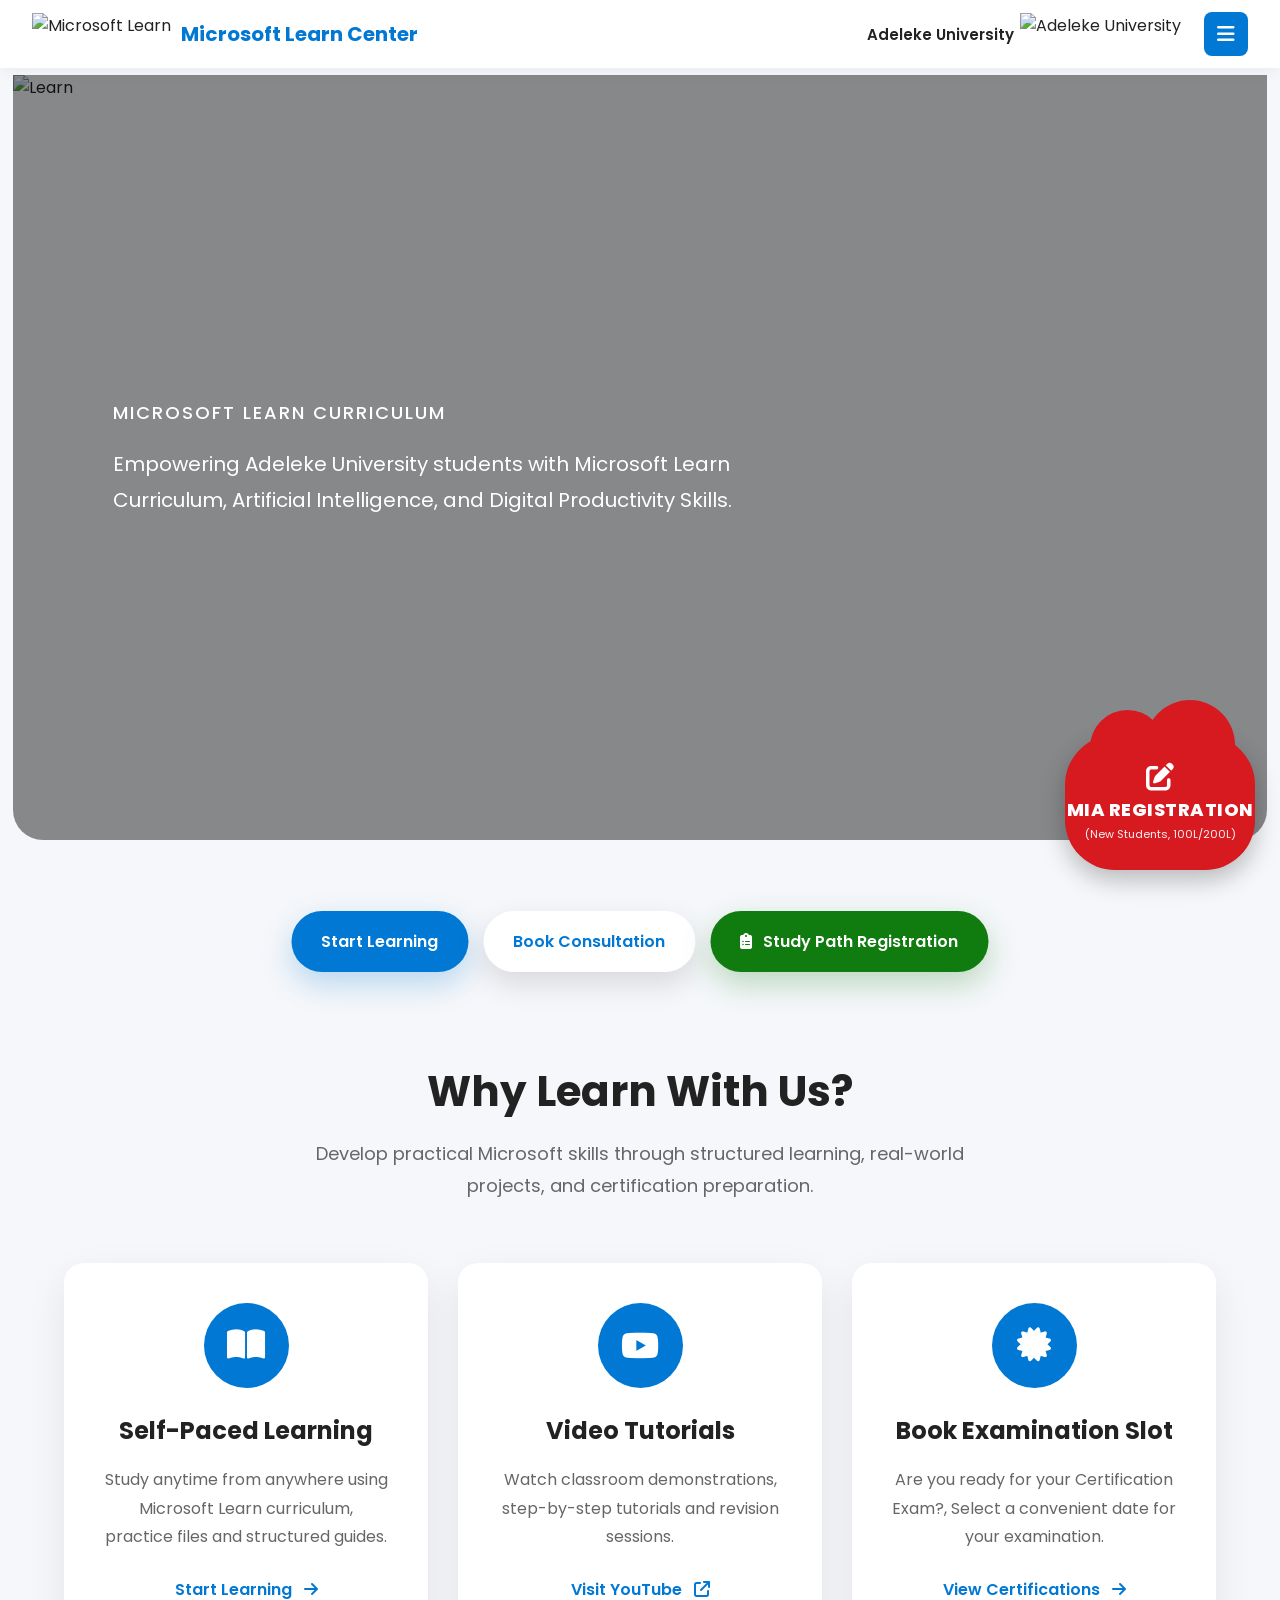
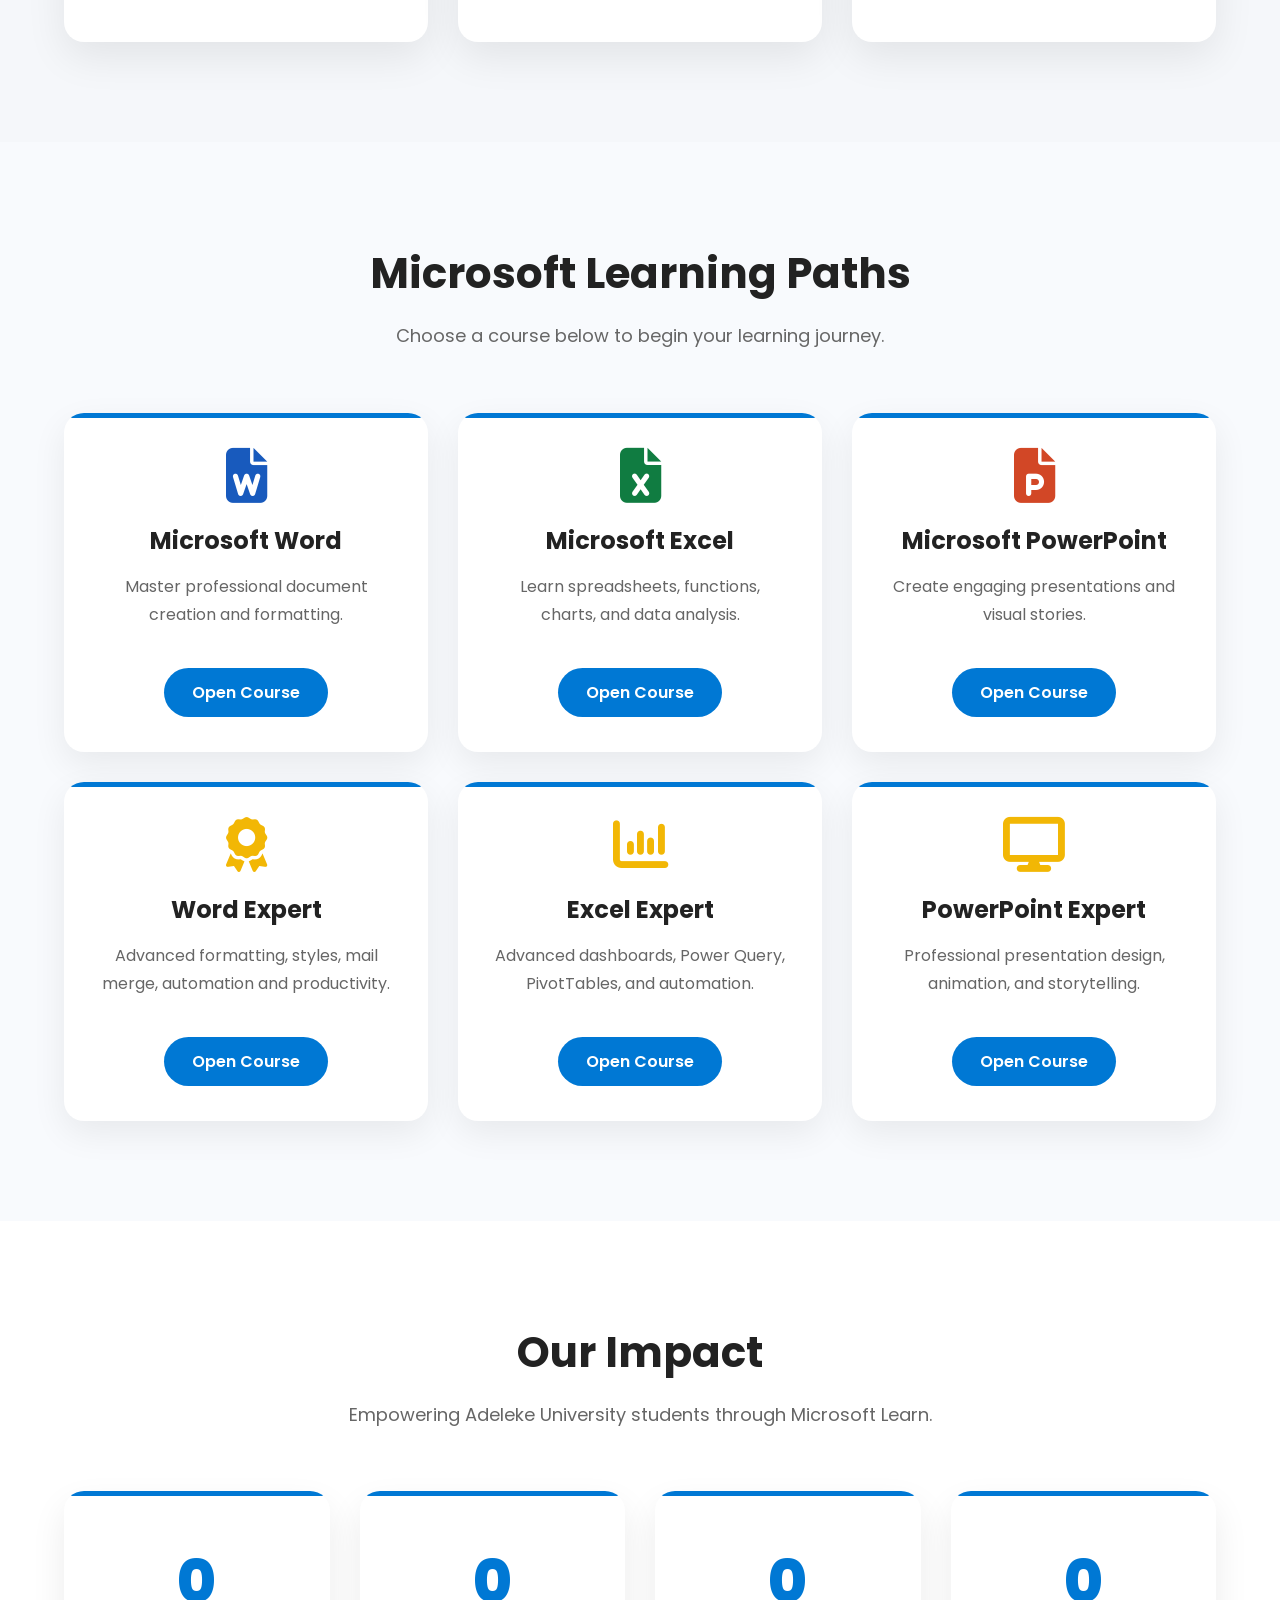
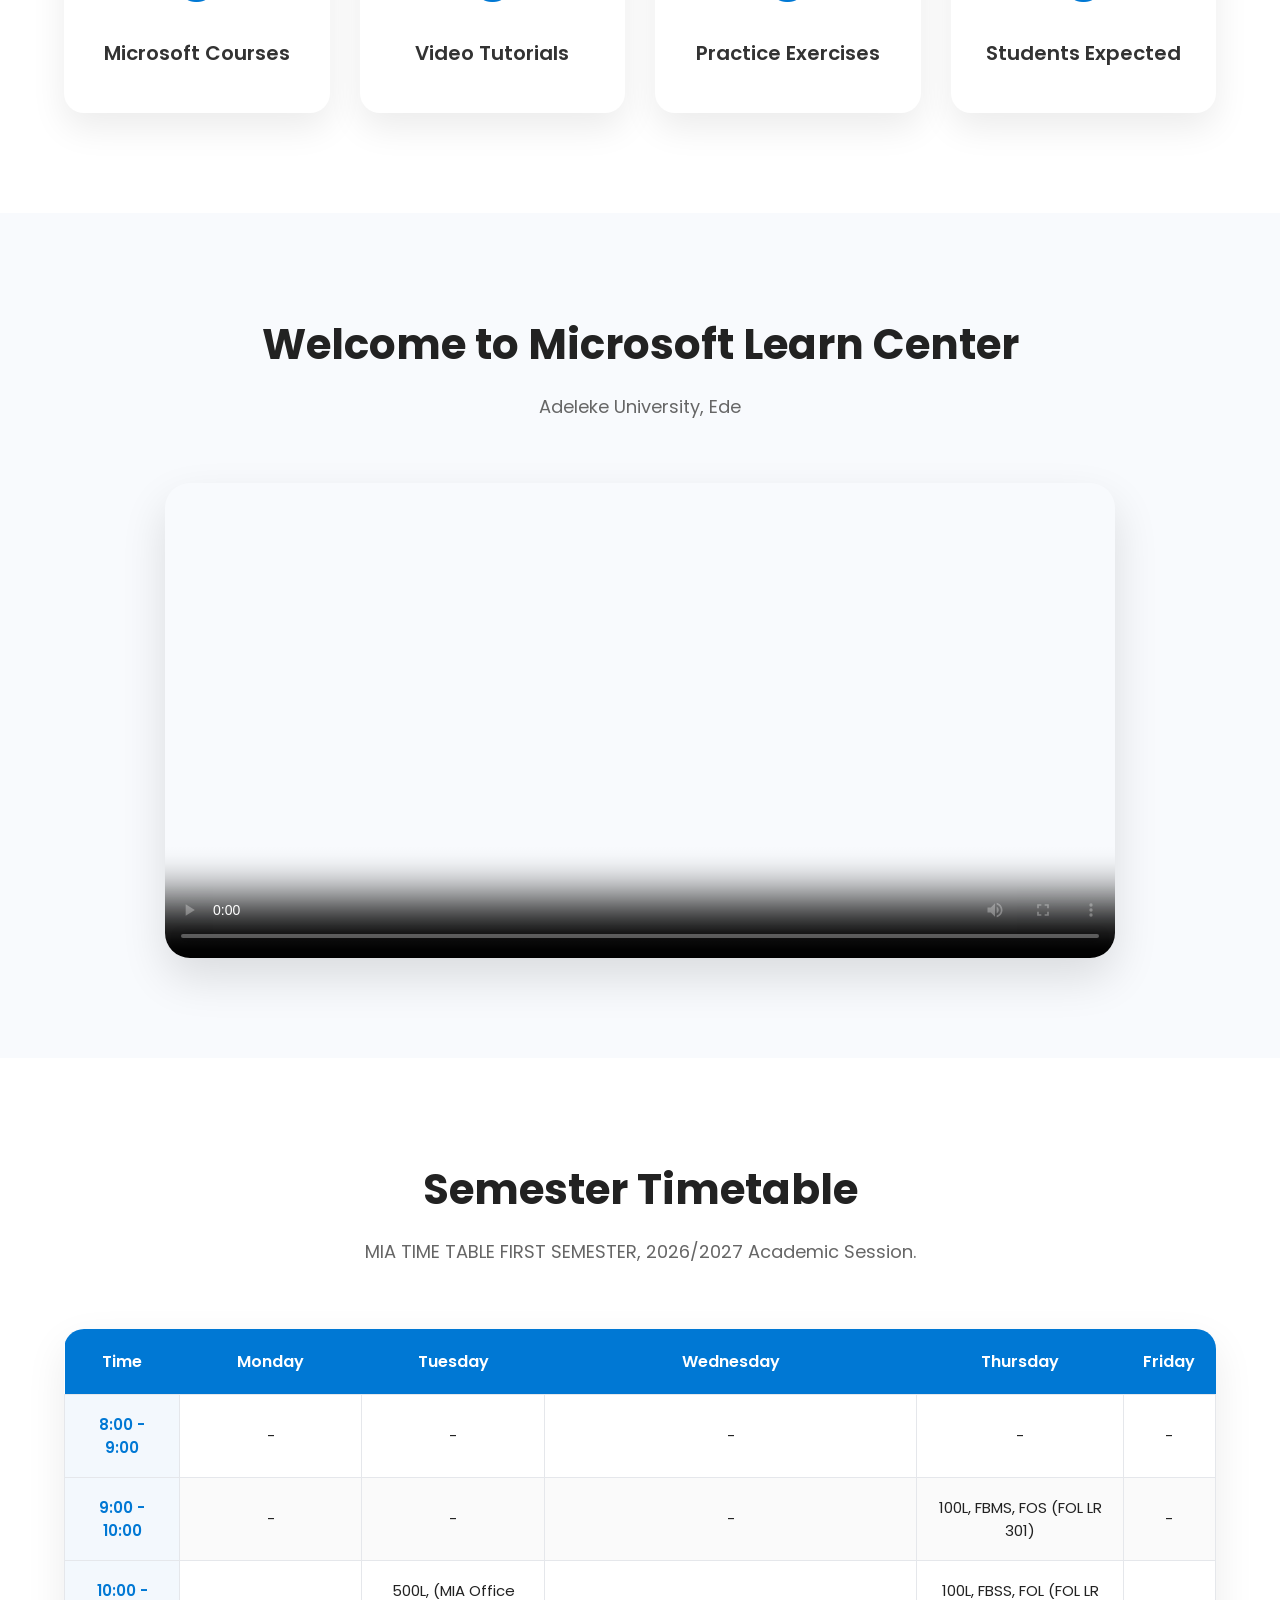
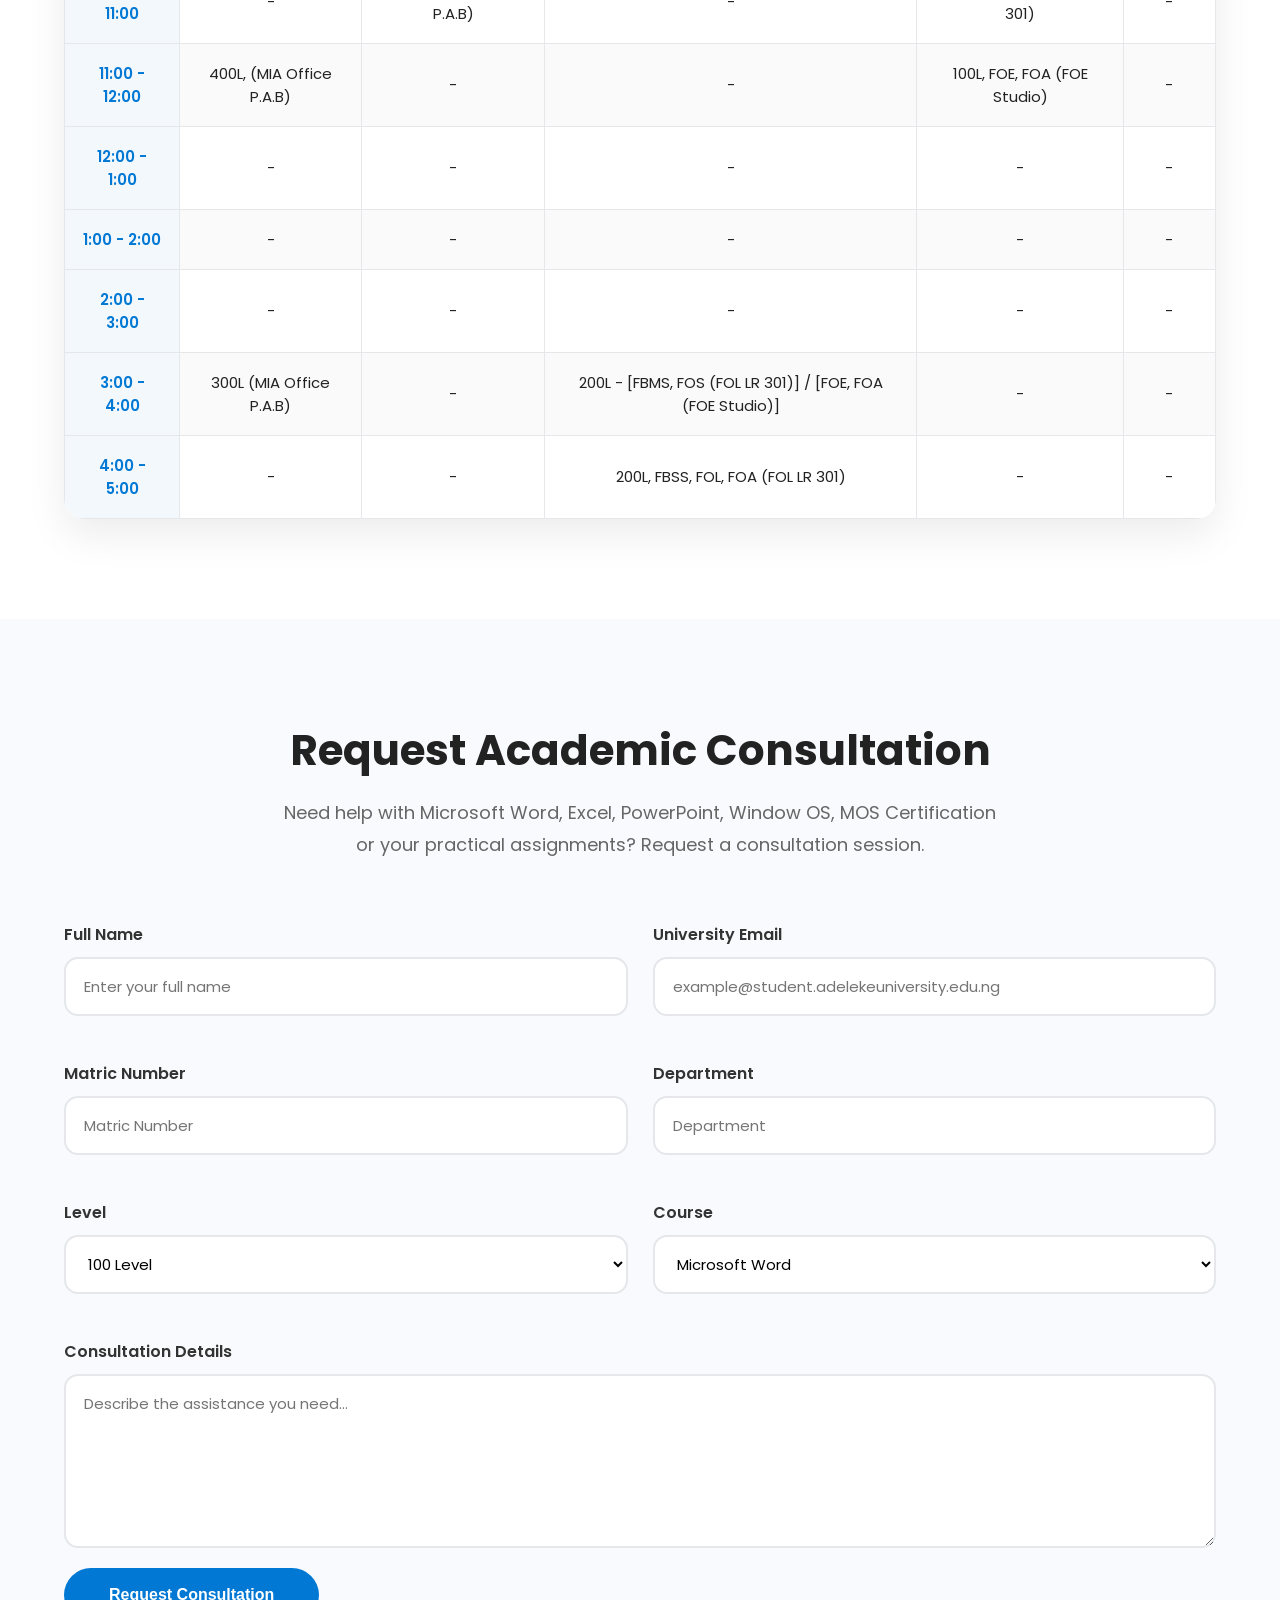
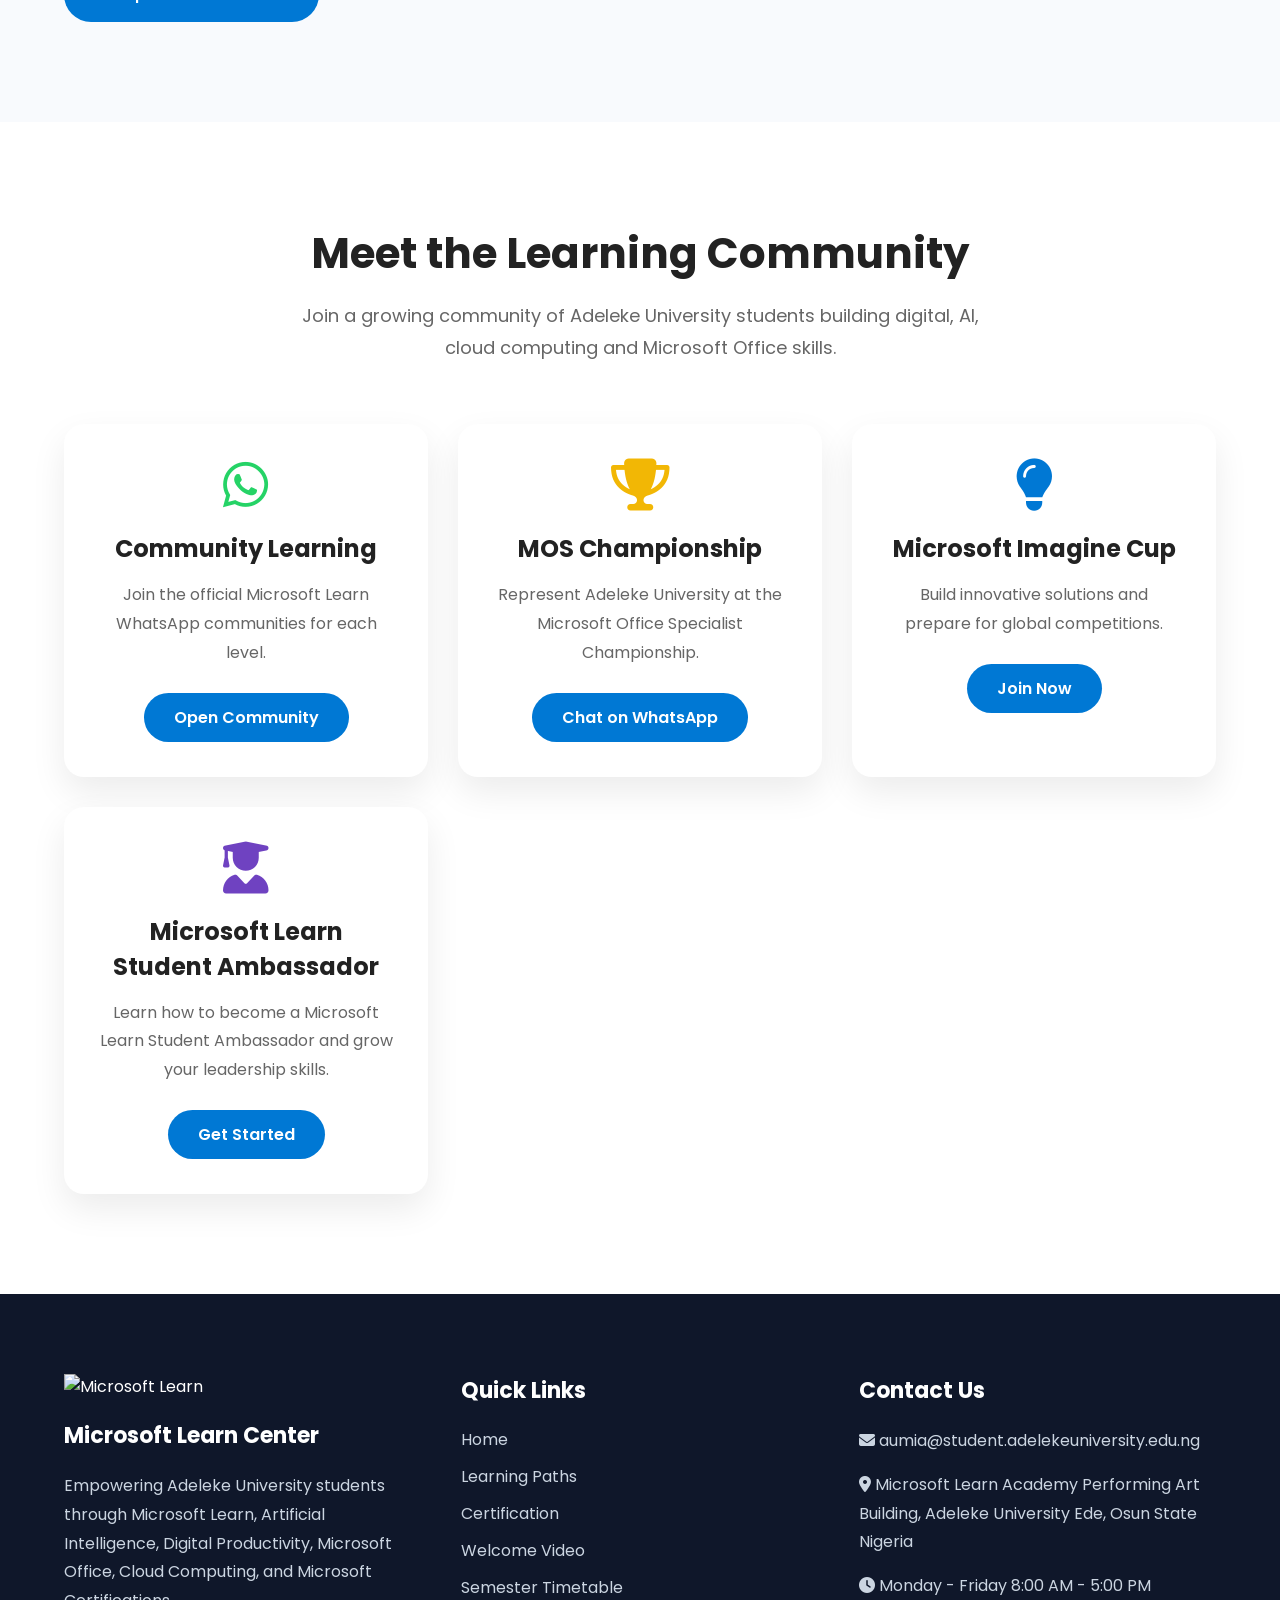
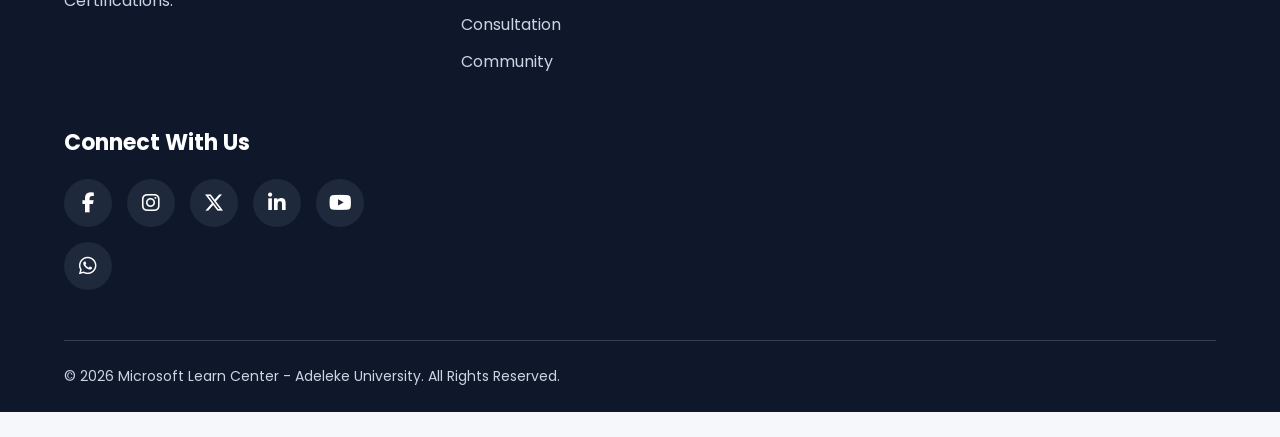
==== index.html @ c95a4513 "Update WhatsApp links and text in index.html" ====
<!DOCTYPE html>
<html lang="en">

<head>

<meta charset="UTF-8">

<meta name="viewport"
content="width=device-width, initial-scale=1.0">

<title>
Microsoft Learn Center | Adeleke University
</title>

<link rel="preconnect"
href="https://fonts.googleapis.com">

<link rel="preconnect"
href="https://fonts.gstatic.com"
crossorigin>

<link href="https://fonts.googleapis.com/css2?family=Poppins:wght@300;400;500;600;700;800&display=swap"
rel="stylesheet">

<link rel="stylesheet"
href="https://cdnjs.cloudflare.com/ajax/libs/font-awesome/6.7.2/css/all.min.css">

<link rel="stylesheet"
href="assets/css/style.css">

</head>

<body>

<!-- ======================================================
     HEADER
======================================================= -->

<header class="header">

    <div class="header-container">

        <!-- MICROSOFT LEARN -->
        <div class="header-left">

            <img
                src="assets/images/mia_logo.webp"
                alt="Microsoft Learn">

            <h2>
                Microsoft Learn Center
            </h2>

        </div>


        <!-- ADELEKE UNIVERSITY -->
        <div class="header-right">

            <h3>
                Adeleke University
            </h3>

            <img
                src="assets/images/au_logo.webp"
                alt="Adeleke University">

        </div>


        <!-- MENU BUTTON -->
        <button
            class="menu-toggle"
            id="menuToggle"
            type="button"
            aria-label="Open menu"
            aria-expanded="false">

            <i class="fa-solid fa-bars"></i>

        </button>

    </div>


    <!-- MENU PANEL -->
    <nav
        class="menu-panel"
        id="menuPanel">

        <ul>

            <li>
                <a href="#">
                    <i class="fa-solid fa-house"></i>
                    Home
                </a>
            </li>

            <li>
                <a href="#courses">
                    <i class="fa-solid fa-book-open"></i>
                    Learning Paths
                </a>
            </li>

            <li>
                <a href="certification.html">
                    <i class="fa-solid fa-certificate"></i>
                    Certification
                </a>
            </li>

            <li>
                <a href="#timetable">
                    <i class="fa-solid fa-calendar-days"></i>
                    Semester Timetable
                </a>
            </li>

            <li>
                <a href="#community">
                    <i class="fa-solid fa-users"></i>
                    Community
                </a>
            </li>

            <li>
                <a href="#consultation">
                    <i class="fa-solid fa-comments"></i>
                    Consultation
                </a>
            </li>

        </ul>

    </nav>

</header>

<!-- ======================================================

HERO

======================================================= -->

<section class="hero">

<div class="hero-slider">

<!-- =========================

SLIDE 1

========================= -->

<div class="slide active">

<img
src="assets/images/hero1.png"
alt="Learn">

<div class="overlay"></div>

<div class="hero-content">

<h5>

Microsoft Learn Curriculum

</h5>

<h1 id="typing-text">

</h1>

<p id="hero-description">

Empowering Adeleke University students with Microsoft Learn Curriculum,
Artificial Intelligence,
and Digital Productivity Skills.

</p>

</div>

</div>

<!-- =========================

SLIDE 2

========================= -->

<div class="slide">

<img
src="assets/images/hero2.png"
alt="Practice">

<div class="overlay"></div>

<div class="hero-content">

<h5>

Hands-on Learning

</h5>

<h1>

Practice

</h1>

<p>

Real scenario practical experience through guided projects,
classroom demonstrations,
and Microsoft Learn exercises.

</p>

</div>

</div>

<!-- =========================

SLIDE 3

========================= -->

<div class="slide">

<img
src="assets/images/hero3.png"
alt="Certification">

<div class="overlay"></div>

<div class="hero-content">

<h5>

Microsoft Certification

</h5>

<h1>

Get Certified

</h1>

<p>

Earn globally recognised Microsoft certifications
and become industry ready.

</p>

</div>

</div>

</div>

<!-- Floating Buttons -->

<div class="hero-buttons">

<a
href="#learning"
class="primary-btn">

Start Learning

</a>

<a
href="#consultation"
class="secondary-btn">

Book Consultation

</a>

<a href="https://forms.cloud.microsoft/r/yibtpvExaa"
class="btn study-registration"
target="_blank"
rel="noopener noreferrer">

<i class="fa-solid fa-clipboard-list"></i>
Study Path Registration

</a>
     
</div>

</section>

<!-- ======================================================
     REGISTRATION CLOUD
======================================================= -->

<div class="registration-cloud">

    <a href="https://forms.cloud.microsoft/r/2VL8XxajJq"
       target="_blank"
       rel="noopener noreferrer">

        <i class="fa-solid fa-pen-to-square"></i>

        <strong>MIA REGISTRATION</strong>

        <span>(New Students, 100L/200L)</span>

    </a>


</div>

<!-- ======================================================

WHY LEARN WITH US

======================================================= -->

<section id="learning" class="features">

<div class="container">

<div class="section-heading">

<h2>

Why Learn With Us?

</h2>

<p>

Develop practical Microsoft skills through structured learning,
real-world projects,
and certification preparation.

</p>

</div>

<div class="feature-grid">

<!-- CARD 1 -->

<div class="feature-card">

<div class="feature-icon">

<i class="fa-solid fa-book-open"></i>

</div>

<h3>

Self-Paced Learning

</h3>

<p>

Study anytime from anywhere using Microsoft Learn curriculum,
practice files and structured guides.

</p>

<a href="#courses">

Start Learning

<i class="fa-solid fa-arrow-right"></i>

</a>

</div>

<!-- CARD 2 -->

<div class="feature-card">

<div class="feature-icon">

<i class="fa-brands fa-youtube"></i>

</div>

<h3>

Video Tutorials

</h3>

<p>

Watch classroom demonstrations,
step-by-step tutorials and revision sessions.

</p>

<a href="https://www.youtube.com/@MIA-AdelekeUniversity/playlists">

Visit YouTube

<i class="fa-solid fa-arrow-up-right-from-square"></i>

</a>

</div>

<!-- CARD 3 -->

<div class="feature-card">

<div class="feature-icon">

<i class="fa-solid fa-certificate"></i>

</div>

<h3>

Book Examination Slot

</h3>

<p>

Are you ready for your Certification Exam?, Select a convenient date for your examination.

</p>

<a href="https://forms.cloud.microsoft/r/Ug6yPzxebh">

View Certifications

<i class="fa-solid fa-arrow-right"></i>

</a>

</div>

</div>

</div>

</section>

<!-- ======================================================

MICROSOFT LEARNING PATHS

======================================================= -->

<section
id="courses"
class="courses">

<div class="container">

<div class="section-heading">

<h2>

Microsoft Learning Paths

</h2>

<p>

Choose a course below to begin your learning journey.

</p>

</div>

<div class="course-grid">

<!-- WORD -->

<div class="course-card">

<i class="fa-solid fa-file-word course-icon"></i>

<h3>

Microsoft Word

</h3>

<p>

Master professional document creation and formatting.

</p>

<a href="word.html">

Open Course

</a>

</div>

<!-- EXCEL -->

<div class="course-card">

<i class="fa-solid fa-file-excel course-icon"></i>

<h3>

Microsoft Excel

</h3>

<p>

Learn spreadsheets,
functions,
charts,
and data analysis.

</p>

<a href="excel.html">

Open Course

</a>

</div>

<!-- POWERPOINT -->

<div class="course-card">

<i class="fa-solid fa-file-powerpoint course-icon"></i>

<h3>

Microsoft PowerPoint

</h3>

<p>

Create engaging presentations and visual stories.

</p>

<a href="powerpoint.html">

Open Course

</a>

</div>

<!-- WORD EXPERT -->

<div class="course-card">

<i class="fa-solid fa-award course-icon"></i>

<h3>

Word Expert

</h3>

<p>

Advanced formatting,
styles,
mail merge,
automation and productivity.

</p>

<a href="word-expert.html">

Open Course

</a>

</div>

<!-- EXCEL EXPERT -->

<div class="course-card">

<i class="fa-solid fa-chart-column course-icon"></i>

<h3>

Excel Expert

</h3>

<p>

Advanced dashboards,
Power Query,
PivotTables,
and automation.

</p>

<a href="excel-expert.html">

Open Course

</a>

</div>

<!-- POWERPOINT EXPERT -->

<div class="course-card">

<i class="fa-solid fa-display course-icon"></i>

<h3>

PowerPoint Expert

</h3>

<p>

Professional presentation design,
animation,
and storytelling.

</p>

<a href="powerpoint-expert.html">

Open Course

</a>

</div>

</div>

</div>

</section>

<!-- ======================================================

ANIMATED STATISTICS

======================================================= -->

<section class="statistics">

<div class="container">

<div class="section-heading">

<h2>

Our Impact

</h2>

<p>

Empowering Adeleke University students through Microsoft Learn.

</p>

</div>

<div class="statistics-grid">

<div class="stat-card">

<h1 class="counter"
data-target="6">

0

</h1>

<h4>

Microsoft Courses

</h4>

</div>

<div class="stat-card">

<h1 class="counter"
data-target="60">

0

</h1>

<h4>

Video Tutorials

</h4>

</div>

<div class="stat-card">

<h1 class="counter"
data-target="150">

0

</h1>

<h4>

Practice Exercises

</h4>

</div>

<div class="stat-card">

<h1 class="counter"
data-target="5000">

0

</h1>

<h4>

Students Expected

</h4>

</div>

</div>

</div>

</section>

<!-- ======================================================

WELCOME VIDEO

======================================================= -->

<section
id="video"
class="welcome">

<div class="container">

<div class="section-heading">

<h2>

Welcome to Microsoft Learn Center

</h2>

<p>

Adeleke University, Ede

</p>

</div>

<div class="video-container">

<video controls
poster="assets/images/video-cover.jpg">

<source
src="assets/videos/welcome.mp4"
type="video/mp4">

Your browser does not support HTML5 video.

</video>

</div>

</div>

</section>

<!-- ======================================================

SEMESTER TIMETABLE

======================================================= -->

<section
id="timetable"
class="timetable">

<div class="container">

<div class="section-heading">

<h2>

Semester Timetable

</h2>

<p>

MIA TIME TABLE FIRST SEMESTER, 2026/2027 Academic Session.

</p>

</div>

<div class="table-container">

<table>

<thead>

<tr>

<th>Time</th>

<th>Monday</th>

<th>Tuesday</th>

<th>Wednesday</th>

<th>Thursday</th>

<th>Friday</th>

</tr>

</thead>

<tbody>

<tr>
<td>8:00 - 9:00</td>
<td>-</td>
<td>-</td>
<td>-</td>
<td>-</td>
<td>-</td>
</tr>

<tr>
<td>9:00 - 10:00</td>
<td>-</td>
<td>-</td>
<td>-</td>
<td>100L, FBMS, FOS (FOL LR 301)</td>
<td>-</td>
</tr>

<tr>
<td>10:00 - 11:00</td>
<td>-</td>
<td>500L, (MIA Office P.A.B)</td>
<td>-</td>
<td>100L, FBSS, FOL (FOL LR 301)</td>
<td>-</td>
</tr>

<tr>
<td>11:00 - 12:00</td>
<td>400L, (MIA Office P.A.B)</td>
<td>-</td>
<td>-</td>
<td>100L, FOE, FOA (FOE Studio)</td>
<td>-</td>
</tr>

<tr>
<td>12:00 - 1:00</td>
<td>-</td>
<td>-</td>
<td>-</td>
<td>-</td>
<td>-</td>
</tr>

<tr>
<td>1:00 - 2:00</td>
<td>-</td>
<td>-</td>
<td>-</td>
<td>-</td>
<td>-</td>
</tr>

<tr>
<td>2:00 - 3:00</td>
<td>-</td>
<td>-</td>
<td>-</td>
<td>-</td>
<td>-</td>
</tr>

<tr>
<td>3:00 - 4:00</td>
<td>300L (MIA Office P.A.B)</td>
<td>-</td>
<td>200L - [FBMS, FOS (FOL LR 301)] / [FOE, FOA (FOE Studio)]</td>
<td>-</td>
<td>-</td>
</tr>

<tr>
<td>4:00 - 5:00</td>
<td>-</td>
<td>-</td>
<td>200L, FBSS, FOL, FOA (FOL LR 301)</td>
<td>-</td>
<td>-</td>
</tr>

</tbody>

</table>

</div>

</div>

</section>

<!-- ======================================================

ACADEMIC CONSULTATION

======================================================= -->

<section id="consultation" class="consultation">

<div class="container">

<div class="section-heading">

<h2>

Request Academic Consultation

</h2>

<p>

Need help with Microsoft Word, Excel, PowerPoint, Window OS,
MOS Certification or your practical assignments?
Request a consultation session.

</p>

</div>

<form id="consultation-form">

<div class="form-grid">

<div class="form-group">

<label>Full Name</label>

<input
type="text"
name="fullname"
placeholder="Enter your full name"
required>

</div>

<div class="form-group">

<label>University Email</label>

<input
type="email"
name="email"
placeholder="example@student.adelekeuniversity.edu.ng"
required>

</div>

<div class="form-group">

<label>Matric Number</label>

<input
type="text"
name="matric"
placeholder="Matric Number"
required>

</div>

<div class="form-group">

<label>Department</label>

<input
type="text"
name="department"
placeholder="Department"
required>

</div>

<div class="form-group">

<label>Level</label>

<select name="level">

<option>100 Level</option>

<option>200 Level</option>

<option>300 Level</option>

<option>400 Level</option>

<option>500 Level</option>
     
<option>Staff</option>

</select>

</div>

<div class="form-group">

<label>Course</label>

<select name="course">

<option>Microsoft Word</option>

<option>Microsoft Excel</option>

<option>Microsoft PowerPoint</option>

<option>Word Expert</option>

<option>Excel Expert</option>

<option>PowerPoint Expert</option>

<option>Window Operating System</option>

<option>Others</option>

</select>

</div>

</div>

<div class="form-group">

<label>Consultation Details</label>

<textarea
name="message"
rows="6"
placeholder="Describe the assistance you need..."
required></textarea>

</div>

<button
type="submit"
class="submit-btn">

Request Consultation

</button>

</form>

</div>

</section>

<!-- ======================================================

MICROSOFT LEARN COMMUNITY

======================================================= -->

<section id="community" class="community">

<div class="container">

<div class="section-heading">

<h2>

Meet the Learning Community

</h2>

<p>

Join a growing community of Adeleke University students building digital,
AI, cloud computing and Microsoft Office skills.

</p>

</div>

<div class="community-grid">

<!-- COMMUNITY -->

<div class="community-card">

<i class="fab fa-whatsapp"></i>

<h3>

Community Learning

</h3>

<p>

Join the official Microsoft Learn WhatsApp communities for each level.

</p>

<a href="https://chat.whatsapp.com/KXErzNkqJXm6FINmdtCy2E">

Open Community

</a>

</div>

<!-- MOS -->

<div class="community-card">

<i class="fa-solid fa-trophy"></i>

<h3>

MOS Championship

</h3>

<p>

Represent Adeleke University at the Microsoft Office Specialist Championship.

</p>

<a href="https://wa.me/2349158715002">

Chat on WhatsApp

</a>

</div>

<!-- IMAGINE CUP -->

<div class="community-card">

<i class="fa-solid fa-lightbulb"></i>

<h3>

Microsoft Imagine Cup

</h3>

<p>

Build innovative solutions and prepare for global competitions.

</p>

<a href="https://wa.me/2349158715002">

Join Now

</a>

</div>

<!-- AMBASSADOR -->

<div class="community-card">

<i class="fa-solid fa-user-graduate"></i>

<h3>

Microsoft Learn Student Ambassador

</h3>

<p>

Learn how to become a Microsoft Learn Student Ambassador and grow your leadership skills.

</p>

<a href="https://wa.me/2349038260771">

Get Started

</a>

</div>

</div>

</div>

</section>


<!-- ======================================================

FOOTER

======================================================= -->

<footer class="footer">

<div class="container">

<div class="footer-grid">

<!-- ABOUT -->

<div class="footer-column">

<img
src="assets/images/mia_logo.webp"
alt="Microsoft Learn"
class="footer-logo">

<h3>

Microsoft Learn Center

</h3>

<p>

Empowering Adeleke University students through Microsoft Learn,
Artificial Intelligence,
Digital Productivity,
Microsoft Office,
Cloud Computing,
and Microsoft Certifications.

</p>

</div>

<!-- QUICK LINKS -->

<div class="footer-column">

<h3>

Quick Links

</h3>

<ul>

<li><a href="#">Home</a></li>

<li><a href="#courses">Learning Paths</a></li>

<li><a href="https://forms.cloud.microsoft/r/Ug6yPzxebh">Certification</a></li>

<li><a href="#video">Welcome Video</a></li>

<li><a href="#timetable">Semester Timetable</a></li>

<li><a href="#consultation">Consultation</a></li>

<li><a href="#community">Community</a></li>

</ul>

</div>

<!-- CONTACT -->

<div class="footer-column">

<h3>

Contact Us

</h3>

<p>

<i class="fa-solid fa-envelope"></i>

aumia@student.adelekeuniversity.edu.ng

</p>

<p>

<i class="fa-solid fa-location-dot"></i>

Microsoft Learn Academy

Performing Art Building, Adeleke University

Ede, Osun State

Nigeria

</p>

<p>

<i class="fa-solid fa-clock"></i>

Monday - Friday

8:00 AM - 5:00 PM

</p>

</div>

<!-- SOCIAL -->

<div class="footer-column">

<h3>

Connect With Us

</h3>

<div class="social-links">

<a href="#">

<i class="fab fa-facebook-f"></i>

</a>

<a href="#">

<i class="fab fa-instagram"></i>

</a>

<a href="#">

<i class="fab fa-x-twitter"></i>

</a>

<a href="#">

<i class="fab fa-linkedin-in"></i>

</a>

<a href="https://www.youtube.com/@MIA-AdelekeUniversity">

<i class="fab fa-youtube"></i>

</a>

<a href="https://chat.whatsapp.com/KXErzNkqJXm6FINmdtCy2E">

<i class="fab fa-whatsapp"></i>

</a>

</div>

</div>

</div>

<hr>

<div class="copyright">

<p>

© 2026 Microsoft Learn Center - Adeleke University.

All Rights Reserved.

</p>

<p>

</div>

</div>

</footer>

<!-- ======================================================

BACK TO TOP BUTTON

======================================================= -->

<button
id="backToTop">

<i class="fa-solid fa-arrow-up"></i>

</button>

<!-- ======================================================

JAVASCRIPT

======================================================= -->

<script src="assets/js/script.js"></script>

</body>

</html>
---- assets/css/style.css ----
/* =========================================================

MICROSOFT LEARN CENTER
ADELEKE UNIVERSITY

Developed by Babalola Elijah

========================================================= */

/* GOOGLE FONT */

@import url('https://fonts.googleapis.com/css2?family=Poppins:wght@300;400;500;600;700;800&display=swap');

/* =========================================================

RESET

========================================================= */

*{
margin:0;
padding:0;
box-sizing:border-box;
scroll-behavior:smooth;
}

html{
scroll-behavior:smooth;
}

body{

font-family:'Poppins',sans-serif;

background:#F5F7FA;

color:#222;

overflow-x:hidden;

}

/* =========================================================

CONTAINER

========================================================= */

.container{

width:90%;

max-width:1350px;

margin:auto;

}

/* =========================================================
   HEADER
========================================================= */

.header{

    position:fixed;

    top:0;
    left:0;
    right:0;

    width:100%;
    height:68px;

    background:#fff;

    box-shadow:0 2px 15px rgba(0,0,0,.06);

    z-index:9999;

}


/* =========================================================
   HEADER CONTAINER
========================================================= */

.header-container{

    width:95%;
    max-width:1600px;

    height:68px;

    margin:auto;

    display:flex;

    align-items:center;

    gap:15px;

}


/* =========================================================
   MICROSOFT LEARN
========================================================= */

.header-left{

    display:flex;

    align-items:center;

    gap:10px;

    min-width:0;

    white-space:nowrap;

}


.header-left img{

    height:42px;

    width:auto;

    display:block;

}


.header-left h2{

    margin:0;

    font-size:20px;

    font-weight:700;

    color:#0078D4;

    white-space:nowrap;

}


/* =========================================================
   ADELEKE UNIVERSITY
========================================================= */

.header-right{

    margin-left:auto;

    display:flex;

    align-items:center;

    gap:6px;

    white-space:nowrap;

}


.header-right h3{

    margin:0;

    font-size:15px;

    font-weight:600;

    color:#222;

    white-space:nowrap;

}


.header-right img{

    height:42px;

    width:auto;

    display:block;

}


/* =========================================================
   MENU BUTTON
========================================================= */

.menu-toggle{

    width:44px;

    height:44px;

    margin-left:8px;

    border:none;

    border-radius:8px;

    background:#0078D4;

    color:#fff;

    font-size:20px;

    cursor:pointer;

    display:flex;

    align-items:center;

    justify-content:center;

    flex-shrink:0;

    transition:.3s;

}


.menu-toggle:hover{

    background:#005A9E;

    transform:scale(1.05);

}


.menu-toggle:focus{

    outline:2px solid #0078D4;

    outline-offset:2px;

}


/* =========================================================
   MENU PANEL
========================================================= */

.menu-panel{

    position:absolute;

    top:68px;

    right:2.5%;

    width:290px;

    background:#fff;

    border-radius:0 0 12px 12px;

    box-shadow:0 8px 25px rgba(0,0,0,.12);

    padding:12px;

    display:none;

}


/* SHOW MENU */

.menu-panel.active{

    display:block;

}


/* =========================================================
   MENU LIST
========================================================= */

.menu-panel ul{

    display:flex;

    flex-direction:column;

    gap:5px;

    list-style:none;

    margin:0;

    padding:0;

}


.menu-panel ul li{

    width:100%;

}


.menu-panel ul li a{

    display:flex;

    align-items:center;

    gap:12px;

    width:100%;

    box-sizing:border-box;

    padding:13px 15px;

    border-radius:8px;

    text-decoration:none;

    font-size:14px;

    font-weight:500;

    color:#333;

    transition:.3s;

}


.menu-panel ul li a i{

    width:20px;

    text-align:center;

    color:#0078D4;

}


.menu-panel ul li a:hover{

    background:#f2f8fc;

    color:#0078D4;

}


/* =========================================================
   TABLET
========================================================= */

@media(max-width:900px){

    .header-left h2{

        font-size:17px;

    }


    .header-right h3{

        font-size:13px;

    }


    .header-left img,
    .header-right img{

        height:36px;

    }


    .menu-toggle{

        width:40px;

        height:40px;

        font-size:18px;

    }

}


/* =========================================================
   MOBILE
========================================================= */

@media(max-width:600px){

    .header{

        height:60px;

    }


    .header-container{

        width:96%;

        height:60px;

        gap:5px;

    }


    .header-left{

        gap:5px;

        flex:1;

        min-width:0;

    }


    .header-left img{

        height:30px;

        flex-shrink:0;

    }


    .header-left h2{

        font-size:12px;

        overflow:hidden;

        text-overflow:ellipsis;

    }


    .header-right{

        margin-left:0;

        gap:3px;

        flex-shrink:0;

    }


    .header-right h3{

        font-size:10px;

    }


    .header-right img{

        height:30px;

    }


    .menu-toggle{

        width:34px;

        height:34px;

        margin-left:3px;

        border-radius:7px;

        font-size:15px;

    }


    .menu-panel{

        top:60px;

        right:2%;

        width:270px;

        max-width:94vw;

    }

}


/* =========================================================
   VERY SMALL PHONES
========================================================= */

@media(max-width:380px){

    .header-container{

        width:97%;

        gap:3px;

    }


    .header-left h2{

        font-size:10px;

    }


    .header-right h3{

        font-size:8px;

    }


    .header-left img,
    .header-right img{

        height:26px;

    }


    .menu-toggle{

        width:31px;

        height:31px;

        font-size:13px;

    }

}

/* =========================================================

HERO

========================================================= */

.hero{

margin-top:-25px;

width:98%;

margin-left:auto;

margin-right:auto;

position:relative;

}

.hero-slider{

position:relative;

height:85vh;

overflow:hidden;

border-radius:0 0 30px 30px;

}

.slide{

position:absolute;

width:100%;

height:100%;

opacity:0;

transition:opacity 1s ease;

}

.slide.active{

opacity:1;

z-index:2;

}

.slide img{

width:100%;

height:100%;

object-fit:cover;

}

.overlay{

position:absolute;

top:0;

left:0;

width:100%;

height:100%;

background:rgba(0,0,0,.45);

}

/* =========================================================

HERO CONTENT

========================================================= */

.hero-content{

position:absolute;

top:50%;

left:8%;

transform:translateY(-50%);

color:white;

max-width:700px;

z-index:3;

}

.hero-content h5{

font-size:18px;

font-weight:500;

letter-spacing:2px;

margin-bottom:15px;

text-transform:uppercase;

}

.hero-content h1{

font-size:70px;

font-weight:800;

margin-bottom:20px;

line-height:1.1;

}

.hero-content p{

font-size:20px;

line-height:1.8;

max-width:650px;

}

/* =========================================================
BUTTONS
========================================================= */

.hero-buttons{

    position:absolute;

    bottom:-32px;

    left:50%;

    transform:translateX(-50%);

    display:flex;

    align-items:center;

    justify-content:center;

    gap:15px;

    z-index:10;

    width:max-content;

}


/* =========================================================
PRIMARY BUTTON
========================================================= */

.primary-btn{

    background:#0078D4;

    color:#fff;

    padding:18px 30px;

    border-radius:50px;

    font-weight:600;

    text-decoration:none;

    box-shadow:0 12px 30px rgba(0,120,212,.25);

    transition:.3s;

    white-space:nowrap;

}


/* =========================================================
SECONDARY BUTTON
========================================================= */

.secondary-btn{

    background:#fff;

    color:#0078D4;

    padding:18px 30px;

    border-radius:50px;

    font-weight:600;

    text-decoration:none;

    box-shadow:0 12px 30px rgba(0,0,0,.12);

    transition:.3s;

    white-space:nowrap;

}


/* =========================================================
STUDY PATH REGISTRATION
========================================================= */

.study-registration{

    background:#107C10;

    color:#fff;

    padding:18px 30px;

    border-radius:50px;

    font-weight:600;

    text-decoration:none;

    box-shadow:0 12px 30px rgba(16,124,16,.25);

    transition:.3s;

    white-space:nowrap;

}


/* =========================================================
HOVER EFFECTS
========================================================= */

.primary-btn:hover{

    transform:translateY(-5px);

}


.secondary-btn:hover{

    transform:translateY(-5px);

    background:#0078D4;

    color:#fff;

}


.study-registration:hover{

    transform:translateY(-5px);

    background:#0b5f0b;

}


/* =========================================================
BUTTON ICONS
========================================================= */

.hero-buttons i{

    margin-right:7px;

}


/* =========================================================
MOBILE
========================================================= */

@media(max-width:700px){

    .hero-buttons{

        position:relative;

        bottom:auto;

        left:auto;

        transform:none;

        width:100%;

        margin-top:15px;

        flex-direction:column;

        gap:10px;

    }


    .primary-btn,
    .secondary-btn,
    .study-registration{

        width:85%;

        max-width:320px;

        text-align:center;

        padding:14px 20px;

    }

}

/* =========================================================

SECTION HEADINGS

========================================================= */

section{

padding:100px 0;

}

.section-heading{

text-align:center;

margin-bottom:60px;

}

.section-heading h2{

font-size:42px;

font-weight:700;

color:#222;

margin-bottom:15px;

}

.section-heading p{

font-size:18px;

color:#666;

max-width:720px;

margin:auto;

line-height:1.8;

}

/* =========================================================

FEATURES

========================================================= */

.features{

padding-top:120px;

}

.feature-grid{

display:grid;

grid-template-columns:repeat(auto-fit,minmax(300px,1fr));

gap:30px;

}

.feature-card{

background:#fff;

padding:40px;

border-radius:20px;

box-shadow:0 15px 40px rgba(0,0,0,.08);

transition:.35s;

text-align:center;

}

.feature-card:hover{

transform:translateY(-12px);

}

.feature-icon{

width:85px;

height:85px;

margin:auto;

border-radius:50%;

background:#0078D4;

display:flex;

align-items:center;

justify-content:center;

margin-bottom:25px;

}

.feature-icon i{

font-size:34px;

color:white;

}

.feature-card h3{

font-size:24px;

margin-bottom:18px;

}

.feature-card p{

color:#666;

line-height:1.8;

margin-bottom:25px;

}

.feature-card a{

text-decoration:none;

font-weight:600;

color:#0078D4;

}

.feature-card a i{

margin-left:8px;

transition:.3s;

}

.feature-card:hover a i{

margin-left:15px;

}

/* =========================================================

COURSES

========================================================= */

.courses{

background:#F8FAFD;

}

.course-grid{

display:grid;

grid-template-columns:repeat(auto-fit,minmax(280px,1fr));

gap:30px;

}

.course-card{

background:white;

padding:35px;

border-radius:20px;

text-align:center;

transition:.4s;

position:relative;

overflow:hidden;

box-shadow:0 12px 35px rgba(0,0,0,.07);

}

.course-card::before{

content:"";

position:absolute;

left:0;

top:0;

width:100%;

height:5px;

background:#0078D4;

}

.course-card:hover{

transform:translateY(-12px);

box-shadow:0 20px 45px rgba(0,120,212,.18);

}

.course-icon{

font-size:55px;

margin-bottom:20px;

color:#0078D4;

}

.course-card h3{

font-size:24px;

margin-bottom:15px;

}

.course-card p{

color:#666;

line-height:1.8;

margin-bottom:25px;

min-height:70px;

}

.course-card a{

display:inline-block;

padding:12px 28px;

background:#0078D4;

color:white;

text-decoration:none;

border-radius:40px;

font-weight:600;

transition:.3s;

}

.course-card a:hover{

background:#005EA6;

}

/* Microsoft App Colours */

.course-card:nth-child(1) .course-icon{

color:#185ABD;

}

.course-card:nth-child(2) .course-icon{

color:#107C41;

}

.course-card:nth-child(3) .course-icon{

color:#D24726;

}

.course-card:nth-child(4) .course-icon,

.course-card:nth-child(5) .course-icon,

.course-card:nth-child(6) .course-icon{

color:#F2B705;

}

/* =========================================================

STATISTICS

========================================================= */

.statistics{

background:#ffffff;

}

.statistics-grid{

display:grid;

grid-template-columns:repeat(auto-fit,minmax(240px,1fr));

gap:30px;

margin-top:20px;

}

.stat-card{

background:white;

padding:45px 25px;

text-align:center;

border-radius:20px;

box-shadow:0 15px 35px rgba(0,0,0,.08);

transition:.35s;

position:relative;

overflow:hidden;

}

.stat-card::before{

content:"";

position:absolute;

left:0;

top:0;

width:100%;

height:5px;

background:#0078D4;

}

.stat-card:hover{

transform:translateY(-10px);

box-shadow:0 20px 45px rgba(0,120,212,.15);

}

.stat-card h1{

font-size:60px;

font-weight:800;

color:#0078D4;

margin-bottom:12px;

}

.stat-card h4{

font-size:20px;

font-weight:600;

color:#333;

}

/* =========================================================

WELCOME VIDEO

========================================================= */

.welcome{

background:#F8FAFD;

}

.video-container{

max-width:950px;

margin:40px auto 0;

border-radius:25px;

overflow:hidden;

box-shadow:0 20px 45px rgba(0,0,0,.12);

}

.video-container video{

display:block;

width:100%;

height:auto;

}

/* =========================================================

TIMETABLE

========================================================= */

.timetable{

background:#ffffff;

}

.table-container{

overflow-x:auto;

margin-top:40px;

border-radius:20px;

box-shadow:0 15px 40px rgba(0,0,0,.08);

}

table{

width:100%;

border-collapse:collapse;

min-width:950px;

background:white;

}

thead{

background:#0078D4;

color:white;

}

thead th{

padding:20px;

font-size:16px;

font-weight:600;

text-align:center;

}

tbody td{

padding:18px;

text-align:center;

border:1px solid #E5E7EB;

font-size:15px;

transition:.3s;

}

tbody td:first-child{

background:#F3F8FD;

font-weight:600;

color:#0078D4;

}

tbody tr:nth-child(even){

background:#FAFAFA;

}

tbody td:hover{

background:#DCEFFF;

cursor:pointer;

}

/* =========================================================

TABLE SCROLLBAR

========================================================= */

.table-container::-webkit-scrollbar{

height:10px;

}

.table-container::-webkit-scrollbar-track{

background:#EAEAEA;

border-radius:20px;

}

.table-container::-webkit-scrollbar-thumb{

background:#0078D4;

border-radius:20px;

}

.table-container::-webkit-scrollbar-thumb:hover{

background:#005EA6;

}

/* =========================================================

RESPONSIVE

========================================================= */

@media(max-width:992px){

.statistics-grid{

grid-template-columns:repeat(2,1fr);

}

}

@media(max-width:768px){

.statistics-grid{

grid-template-columns:1fr;

}

.stat-card h1{

font-size:46px;

}

.section-heading h2{

font-size:34px;

}

}

/* =========================================================

CONSULATION SECTION

========================================================= */

.consultation{

background:#F8FAFD;

}

.form-grid{

display:grid;

grid-template-columns:repeat(2,1fr);

gap:25px;

margin-bottom:25px;

}

.form-group{

display:flex;

flex-direction:column;

margin-bottom:20px;

}

.form-group label{

font-weight:600;

margin-bottom:10px;

color:#333;

}

.form-group input,
.form-group select,
.form-group textarea{

width:100%;

padding:16px 18px;

border:2px solid #E5E7EB;

border-radius:14px;

font-family:'Poppins',sans-serif;

font-size:15px;

transition:.35s;

background:white;

}

.form-group input:focus,
.form-group select:focus,
.form-group textarea:focus{

outline:none;

border-color:#0078D4;

box-shadow:0 0 0 4px rgba(0,120,212,.15);

}

.form-group textarea{

resize:vertical;

min-height:170px;

}

.submit-btn{

background:#0078D4;

color:white;

border:none;

padding:18px 45px;

border-radius:40px;

font-size:16px;

font-weight:600;

cursor:pointer;

transition:.35s;

}

.submit-btn:hover{

background:#005EA6;

transform:translateY(-3px);

}

/* =========================================================

COMMUNITY

========================================================= */

.community{

background:white;

}

.community-grid{

display:grid;

grid-template-columns:repeat(auto-fit,minmax(280px,1fr));

gap:30px;

}

.community-card{

background:white;

padding:35px;

border-radius:20px;

box-shadow:0 15px 35px rgba(0,0,0,.08);

text-align:center;

transition:.35s;

position:relative;

overflow:hidden;

}

.community-card:hover{

transform:translateY(-10px);

}

.community-card i{

font-size:52px;

margin-bottom:20px;

color:#0078D4;

}

.community-card:nth-child(1) i{

color:#25D366;

}

.community-card:nth-child(2) i{

color:#F2B705;

}

.community-card:nth-child(3) i{

color:#0078D4;

}

.community-card:nth-child(4) i{

color:#6F42C1;

}

.community-card h3{

margin-bottom:15px;

font-size:24px;

}

.community-card p{

line-height:1.8;

color:#666;

margin-bottom:25px;

}

.community-card a{

display:inline-block;

padding:12px 30px;

background:#0078D4;

color:white;

border-radius:40px;

text-decoration:none;

font-weight:600;

transition:.3s;

}

.community-card a:hover{

background:#005EA6;

}

/* =========================================================

FOOTER

========================================================= */

.footer{

background:#0F172A;

color:white;

padding:80px 0 25px;

}

.footer-grid{

display:grid;

grid-template-columns:repeat(auto-fit,minmax(260px,1fr));

gap:40px;

}

.footer-logo{

width:65px;

margin-bottom:20px;

}

.footer-column h3{

margin-bottom:20px;

font-size:22px;

}

.footer-column p{

line-height:1.8;

color:#CBD5E1;

margin-bottom:15px;

}

.footer-column ul{

list-style:none;

}

.footer-column ul li{

margin-bottom:12px;

}

.footer-column ul li a{

color:#CBD5E1;

text-decoration:none;

transition:.3s;

}

.footer-column ul li a:hover{

color:white;

}

.social-links{

display:flex;

gap:15px;

flex-wrap:wrap;

}

.social-links a{

width:48px;

height:48px;

border-radius:50%;

display:flex;

align-items:center;

justify-content:center;

background:#1E293B;

color:white;

font-size:20px;

transition:.3s;

text-decoration:none;

}

.social-links a:hover{

background:#0078D4;

transform:translateY(-5px);

}

.footer hr{

margin:50px 0 25px;

border:none;

height:1px;

background:#334155;

}

.copyright{

display:flex;

justify-content:space-between;

align-items:center;

gap:20px;

flex-wrap:wrap;

color:#CBD5E1;

font-size:14px;

}

/* =========================================================

BACK TO TOP

========================================================= */

#backToTop{

position:fixed;

right:25px;

bottom:25px;

width:55px;

height:55px;

border:none;

border-radius:50%;

background:#0078D4;

color:white;

font-size:20px;

cursor:pointer;

display:none;

box-shadow:0 12px 30px rgba(0,120,212,.35);

transition:.35s;

z-index:999;

}

#backToTop:hover{

transform:translateY(-5px);

background:#005EA6;

}

/* =========================================================

RESPONSIVE

========================================================= */

@media(max-width:992px){

.header-container{

flex-direction:column;

height:auto;

padding:15px 0;

}

.header{

height:auto;

}

.hero{

margin-top:120px;

}

nav ul{

flex-wrap:wrap;

justify-content:center;

gap:18px;

}

.hero-content{

left:5%;

right:5%;

max-width:90%;

}

.hero-content h1{

font-size:48px;

}

.hero-content p{

font-size:18px;

}

.hero-buttons{

position:relative;

bottom:0;

margin-top:25px;

left:auto;

transform:none;

justify-content:center;

flex-wrap:wrap;

}

.form-grid{

grid-template-columns:1fr;

}

}

@media(max-width:768px){

.section-heading h2{

font-size:30px;

}

.hero-slider{

height:65vh;

}

.hero-content h1{

font-size:38px;

}

.hero-content p{

font-size:16px;

}

.header-left h2{

font-size:18px;

}

.header-right h3{

font-size:14px;

}

.primary-btn,
.secondary-btn{

padding:15px 25px;

font-size:15px;

}

.footer{

text-align:center;

}

.footer-grid{

gap:50px;

}

.social-links{

justify-content:center;

}

.copyright{

justify-content:center;

text-align:center;

}

}
/* ======================================================
   REGISTRATION CLOUD
====================================================== */

.registration-cloud {

    position: fixed;

    right: 25px;
    bottom: 30px;

    width: 190px;
    height: 135px;

    background: #d71920;

    z-index: 9999;

    display: flex;
    align-items: center;
    justify-content: center;

    border-radius: 50px;

    box-shadow:
        0 10px 25px rgba(0,0,0,.25);

    animation: cloudBang 2.8s infinite;

}


/* CLOUD BUMPS */

.registration-cloud::before {

    content: "";

    position: absolute;

    width: 75px;
    height: 75px;

    background: #d71920;

    border-radius: 50%;

    top: -25px;
    left: 25px;

}

.registration-cloud::after {

    content: "";

    position: absolute;

    width: 90px;
    height: 90px;

    background: #d71920;

    border-radius: 50%;

    top: -35px;
    right: 20px;

}


/* ======================================================
   CONTENT
====================================================== */

.registration-cloud a {

    position: relative;

    z-index: 5;

    width: 100%;
    height: 100%;

    display: flex;

    flex-direction: column;

    align-items: center;
    justify-content: center;

    text-align: center;

    color: #ffffff;

    text-decoration: none;

}


.registration-cloud i {

    font-size: 28px;

    margin-bottom: 5px;

}


.registration-cloud strong {

    font-size: 18px;

    font-weight: 800;

    letter-spacing: .5px;

}


.registration-cloud span {

    font-size: 11px;

    margin-top: 3px;

    opacity: .95;

}


/* ======================================================
   BANGING / POP ANIMATION
====================================================== */

@keyframes cloudBang {

    0% {

        transform: scale(1);

    }

    5% {

        transform: scale(1.08) rotate(-2deg);

    }

    10% {

        transform: scale(.96) rotate(2deg);

    }

    15% {

        transform: scale(1.07) rotate(-1deg);

    }

    20% {

        transform: scale(1);

    }

    100% {

        transform: scale(1);

    }

}


/* ======================================================
   HOVER
====================================================== */

.registration-cloud:hover {

    animation-play-state: paused;

    transform: scale(1.08);

    box-shadow:
        0 15px 35px rgba(215,25,32,.45);

}


/* ======================================================
   MOBILE
====================================================== */

@media (max-width:600px) {

    .registration-cloud {

        width: 155px;
        height: 110px;

        right: 15px;
        bottom: 20px;

    }

    .registration-cloud strong {

        font-size: 15px;

    }

    .registration-cloud span {

        font-size: 9px;

    }

    .registration-cloud i {

        font-size: 23px;

    }

}


/* =========================================================
   COMPLETE WEBSITE RESPONSIVE DESIGN
   MICROSOFT LEARN CENTER - ADELEKE UNIVERSITY
   ========================================================= */


/* =========================================================
   TABLETS & SMALL LAPTOPS
   ========================================================= */

@media (max-width: 1100px){

    .container{
        width:92%;
    }

    .header-container{
        width:94%;
    }

    nav ul{
        gap:20px;
    }

    .hero-content{
        left:6%;
        max-width:650px;
    }

    .hero-content h1{
        font-size:55px;
    }

    .hero-content p{
        font-size:18px;
    }

    .feature-grid,
    .course-grid,
    .community-grid{
        grid-template-columns:repeat(2,1fr);
    }

    .statistics-grid{
        grid-template-columns:repeat(2,1fr);
    }

}


/* =========================================================
   TABLETS
   ========================================================= */

@media (max-width: 900px){

    .header{
        height:auto;
    }

    .header-container{
        min-height:68px;
        height:auto;
        padding:10px 0;
        gap:10px;
    }

    .header-left{
        gap:8px;
    }

    .header-left img{
        height:36px;
    }

    .header-left h2{
        font-size:17px;
    }

    .header-right h3{
        font-size:13px;
    }

    .header-right img{
        height:36px;
    }

    nav ul{
        gap:15px;
    }

    nav ul li a{
        font-size:14px;
    }

    .hero{
        width:100%;
        margin-left:0;
        margin-right:0;
    }

    .hero-slider{
        border-radius:0 0 20px 20px;
        height:70vh;
    }

    .hero-content{
        left:5%;
        right:5%;
        max-width:90%;
    }

    .hero-content h1{
        font-size:48px;
    }

    .hero-content p{
        font-size:17px;
        line-height:1.7;
    }

    section{
        padding:80px 0;
    }

    .section-heading{
        margin-bottom:45px;
    }

}


/* =========================================================
   MOBILE PHONES
   ========================================================= */

@media (max-width: 768px){

    /* ---------- GLOBAL ---------- */

    body{
        width:100%;
        overflow-x:hidden;
    }

    .container{
        width:92%;
        max-width:none;
    }

    section{
        padding:65px 0;
    }


    /* ---------- HEADER ---------- */

    .header{
        position:relative;
        height:auto;
    }

    .header-container{
        width:94%;
        min-height:auto;
        padding:12px 0;
        display:flex;
        flex-direction:column;
        gap:12px;
    }

    .header-left{
        width:100%;
        justify-content:center;
        gap:8px;
    }

    .header-left img{
        height:35px;
    }

    .header-left h2{
        font-size:17px;
        text-align:center;
    }

    nav{
        width:100%;
    }

    nav ul{
        width:100%;
        display:flex;
        justify-content:center;
        align-items:center;
        flex-wrap:wrap;
        gap:10px 18px;
    }

    nav ul li a{
        font-size:13px;
    }

    .header-right{
        width:100%;
        justify-content:center;
        gap:7px;
    }

    .header-right h3{
        font-size:13px;
    }

    .header-right img{
        height:35px;
    }


    /* ---------- HERO ---------- */

    .hero{
        width:100%;
        margin:0;
    }

    .hero-slider{
        height:68vh;
        min-height:480px;
        border-radius:0 0 18px 18px;
    }

    .hero-content{
        left:6%;
        right:6%;
        top:50%;
        max-width:88%;
        text-align:center;
    }

    .hero-content h5{
        font-size:13px;
        letter-spacing:1.5px;
        margin-bottom:12px;
    }

    .hero-content h1{
        font-size:38px;
        line-height:1.15;
        margin-bottom:16px;
    }

    .hero-content p{
        font-size:15px;
        line-height:1.7;
    }


    /* ---------- HERO BUTTONS ---------- */

    .hero-buttons{
        position:absolute;
        left:50%;
        bottom:-25px;
        transform:translateX(-50%);
        width:90%;
        display:flex;
        flex-direction:column;
        align-items:center;
        gap:10px;
    }

    .primary-btn,
    .secondary-btn{
        width:100%;
        max-width:280px;
        padding:14px 22px;
        font-size:14px;
        text-align:center;
    }


    /* ---------- SECTION HEADINGS ---------- */

    .section-heading{
        margin-bottom:35px;
        padding:0 10px;
    }

    .section-heading h2{
        font-size:29px;
        line-height:1.25;
    }

    .section-heading p{
        font-size:15px;
        line-height:1.7;
    }


    /* ---------- FEATURES ---------- */

    .features{
        padding-top:85px;
    }

    .feature-grid{
        grid-template-columns:1fr;
        gap:20px;
    }

    .feature-card{
        padding:30px 22px;
    }

    .feature-icon{
        width:72px;
        height:72px;
        margin-bottom:20px;
    }

    .feature-icon i{
        font-size:28px;
    }

    .feature-card h3{
        font-size:21px;
    }

    .feature-card p{
        font-size:14px;
        line-height:1.7;
    }


    /* ---------- COURSES ---------- */

    .course-grid{
        grid-template-columns:1fr;
        gap:20px;
    }

    .course-card{
        padding:30px 22px;
    }

    .course-icon{
        font-size:48px;
    }

    .course-card h3{
        font-size:21px;
    }

    .course-card p{
        font-size:14px;
        min-height:auto;
    }

    .course-card a{
        padding:11px 25px;
        font-size:14px;
    }


    /* ---------- STATISTICS ---------- */

    .statistics-grid{
        grid-template-columns:1fr;
        gap:18px;
    }

    .stat-card{
        padding:35px 20px;
    }

    .stat-card h1{
        font-size:45px;
    }

    .stat-card h4{
        font-size:17px;
    }


    /* ---------- WELCOME VIDEO ---------- */

    .video-container{
        width:100%;
        margin-top:25px;
        border-radius:15px;
    }

    .video-container video{
        width:100%;
        height:auto;
    }


    /* ---------- TIMETABLE ---------- */

    .table-container{
        width:100%;
        overflow-x:auto;
        -webkit-overflow-scrolling:touch;
        border-radius:14px;
    }

    table{
        min-width:850px;
    }

    thead th{
        padding:15px;
        font-size:14px;
    }

    tbody td{
        padding:14px;
        font-size:13px;
    }


    /* ---------- CONSULTATION ---------- */

    .form-grid{
        grid-template-columns:1fr;
        gap:0;
    }

    .form-group{
        margin-bottom:17px;
    }

    .form-group label{
        font-size:14px;
    }

    .form-group input,
    .form-group select,
    .form-group textarea{
        padding:14px 15px;
        font-size:14px;
    }

    .form-group textarea{
        min-height:140px;
    }

    .submit-btn{
        width:100%;
        padding:15px 25px;
        font-size:15px;
    }


    /* ---------- COMMUNITY ---------- */

    .community-grid{
        grid-template-columns:1fr;
        gap:20px;
    }

    .community-card{
        padding:30px 22px;
    }

    .community-card i{
        font-size:45px;
    }

    .community-card h3{
        font-size:21px;
    }

    .community-card p{
        font-size:14px;
        line-height:1.7;
    }

    .community-card a{
        padding:11px 25px;
        font-size:14px;
    }


    /* ---------- FOOTER ---------- */

    .footer{
        padding:60px 0 25px;
        text-align:center;
    }

    .footer-grid{
        grid-template-columns:1fr;
        gap:40px;
    }

    .footer-column h3{
        font-size:20px;
    }

    .footer-column p{
        font-size:14px;
    }

    .social-links{
        justify-content:center;
    }

    .copyright{
        flex-direction:column;
        justify-content:center;
        text-align:center;
        gap:10px;
        font-size:12px;
    }


    /* ---------- BACK TO TOP ---------- */

    #backToTop{
        width:45px;
        height:45px;
        right:15px;
        bottom:15px;
        font-size:17px;
    }


    /* ---------- REGISTRATION CLOUD ---------- */

    .registration-cloud{
        width:140px;
        height:100px;
        right:12px;
        bottom:15px;
    }

    .registration-cloud::before{
        width:60px;
        height:60px;
        top:-20px;
        left:20px;
    }

    .registration-cloud::after{
        width:70px;
        height:70px;
        top:-27px;
        right:15px;
    }

    .registration-cloud strong{
        font-size:14px;
    }

    .registration-cloud span{
        font-size:9px;
    }

    .registration-cloud i{
        font-size:21px;
    }

}


/* =========================================================
   VERY SMALL PHONES
   ========================================================= */

@media (max-width: 480px){

    .container{
        width:90%;
    }

    .header-left h2{
        font-size:15px;
    }

    .header-right h3{
        font-size:11px;
    }

    .header-left img,
    .header-right img{
        height:30px;
    }

    nav ul{
        gap:8px 13px;
    }

    nav ul li a{
        font-size:12px;
    }


    .hero-slider{
        height:62vh;
        min-height:430px;
    }

    .hero-content h1{
        font-size:31px;
    }

    .hero-content p{
        font-size:14px;
    }

    .hero-content h5{
        font-size:11px;
    }


    .section-heading h2{
        font-size:26px;
    }

    .section-heading p{
        font-size:14px;
    }


    .feature-card,
    .course-card,
    .community-card{
        padding:27px 18px;
    }


    .stat-card h1{
        font-size:40px;
    }


    .registration-cloud{
        width:125px;
        height:88px;
        right:10px;
        bottom:12px;
    }

    .registration-cloud strong{
        font-size:12px;
    }

    .registration-cloud span{
        font-size:8px;
    }

    .registration-cloud i{
        font-size:18px;
    }

}


/* =========================================================
   LANDSCAPE PHONES
   ========================================================= */

@media (max-width: 900px) and (orientation: landscape){

    .hero-slider{
        height:90vh;
        min-height:400px;
    }

    .hero-content h1{
        font-size:38px;
    }

    .hero-content p{
        font-size:14px;
    }

    .header-container{
        flex-direction:row;
        flex-wrap:wrap;
        justify-content:center;
    }

    .header-left,
    .header-right{
        width:auto;
    }

    nav{
        width:auto;
    }

}
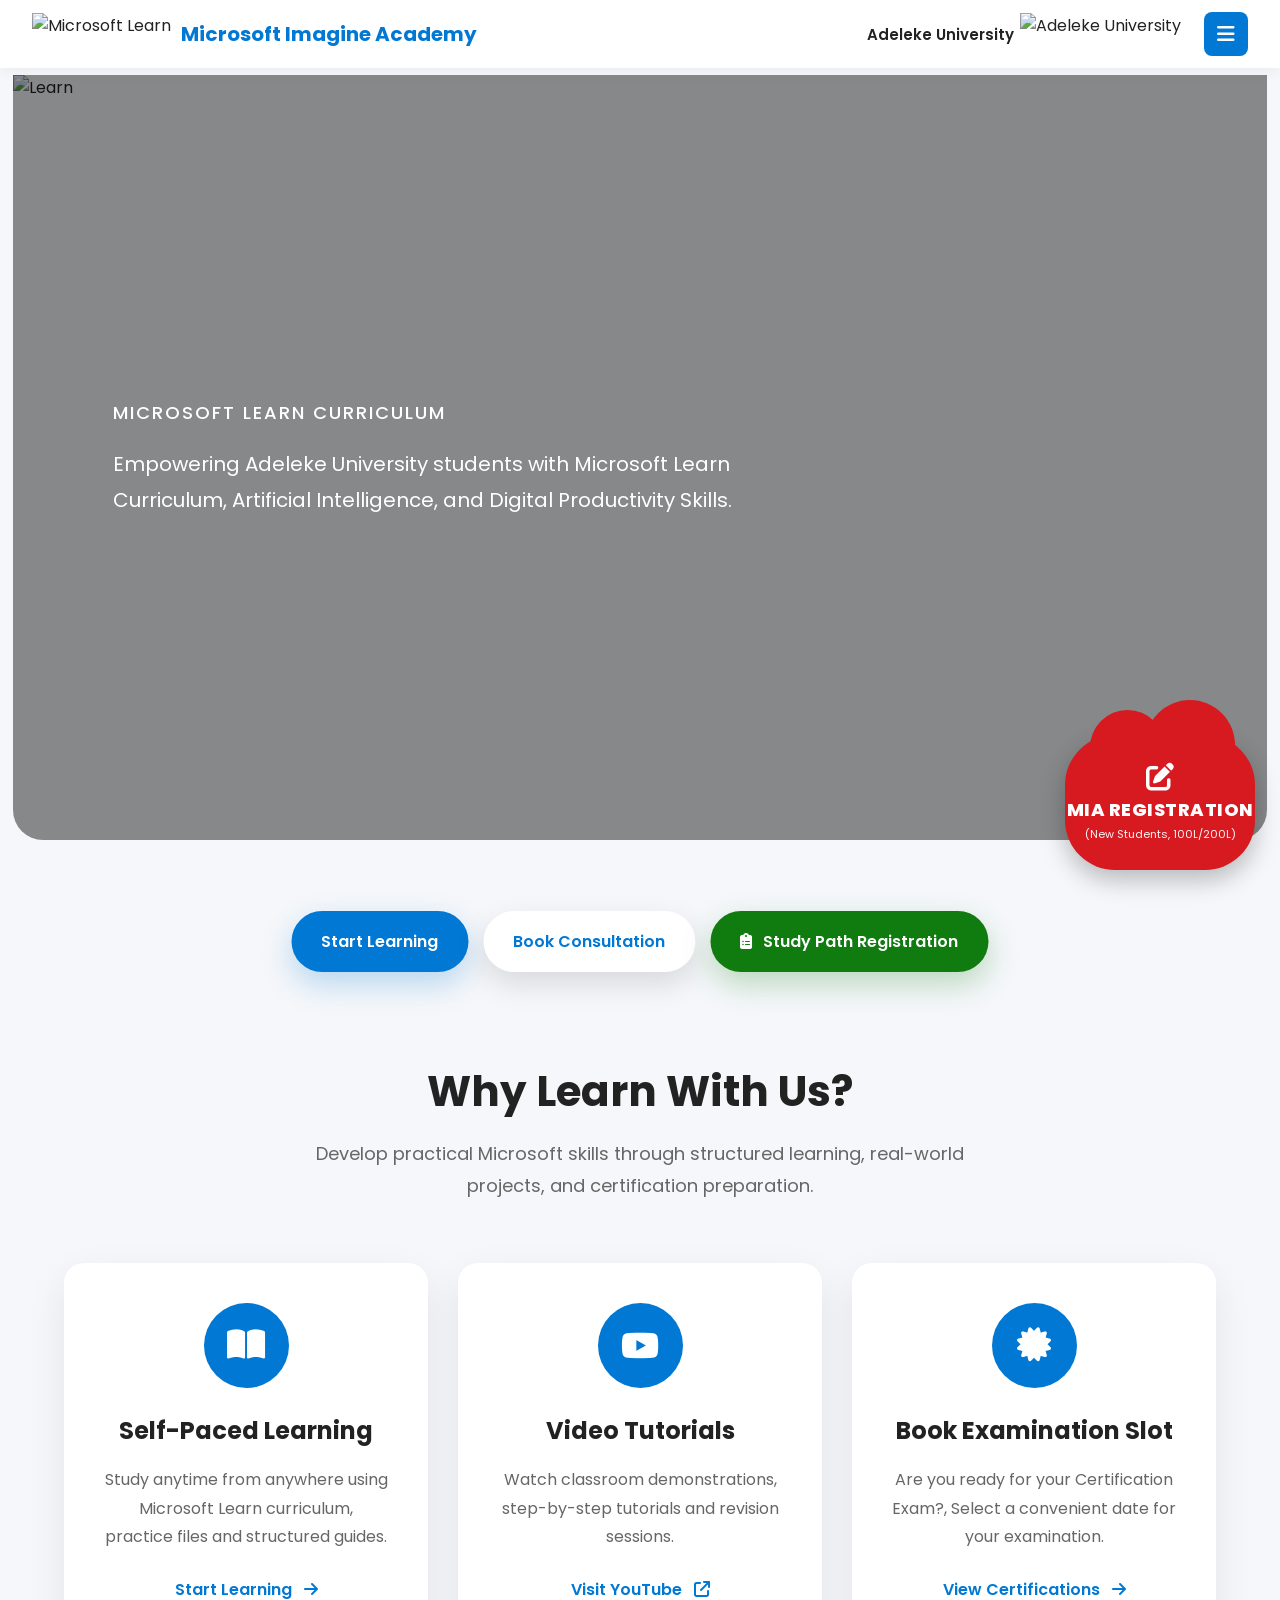
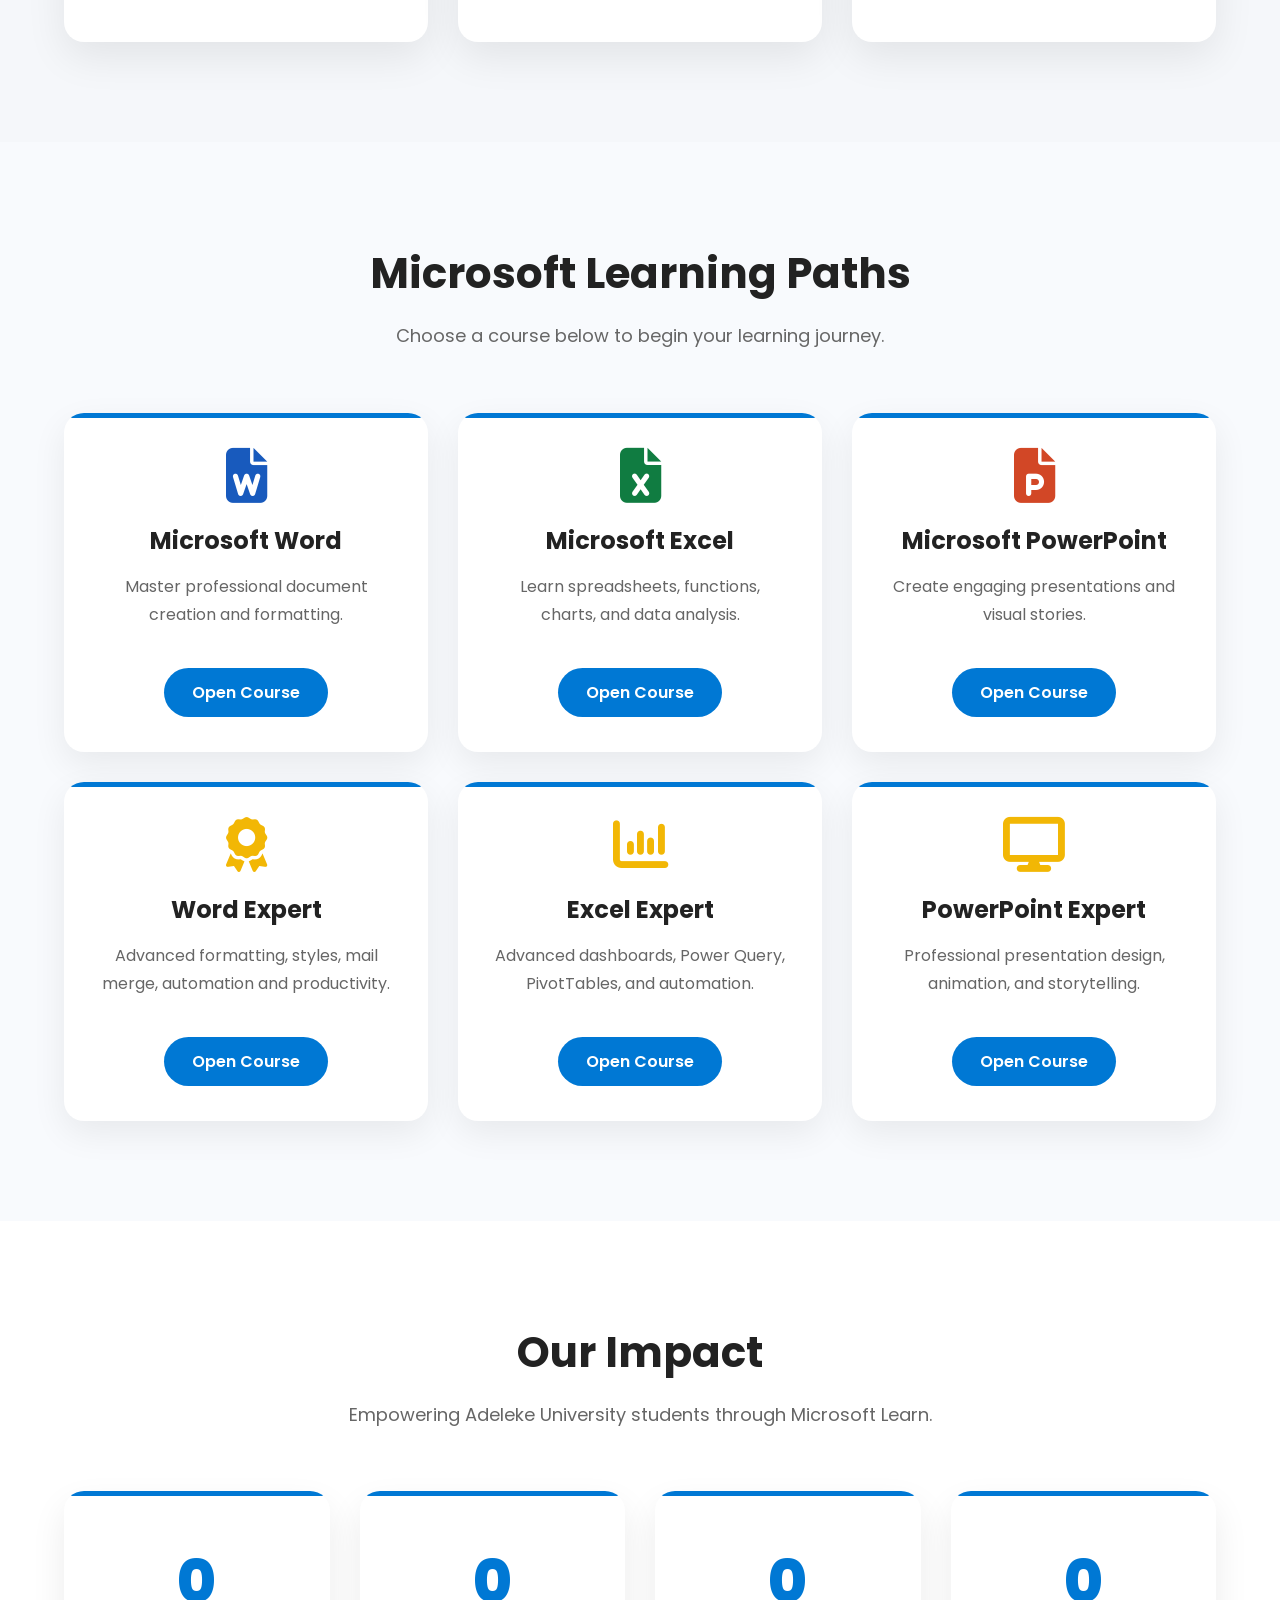
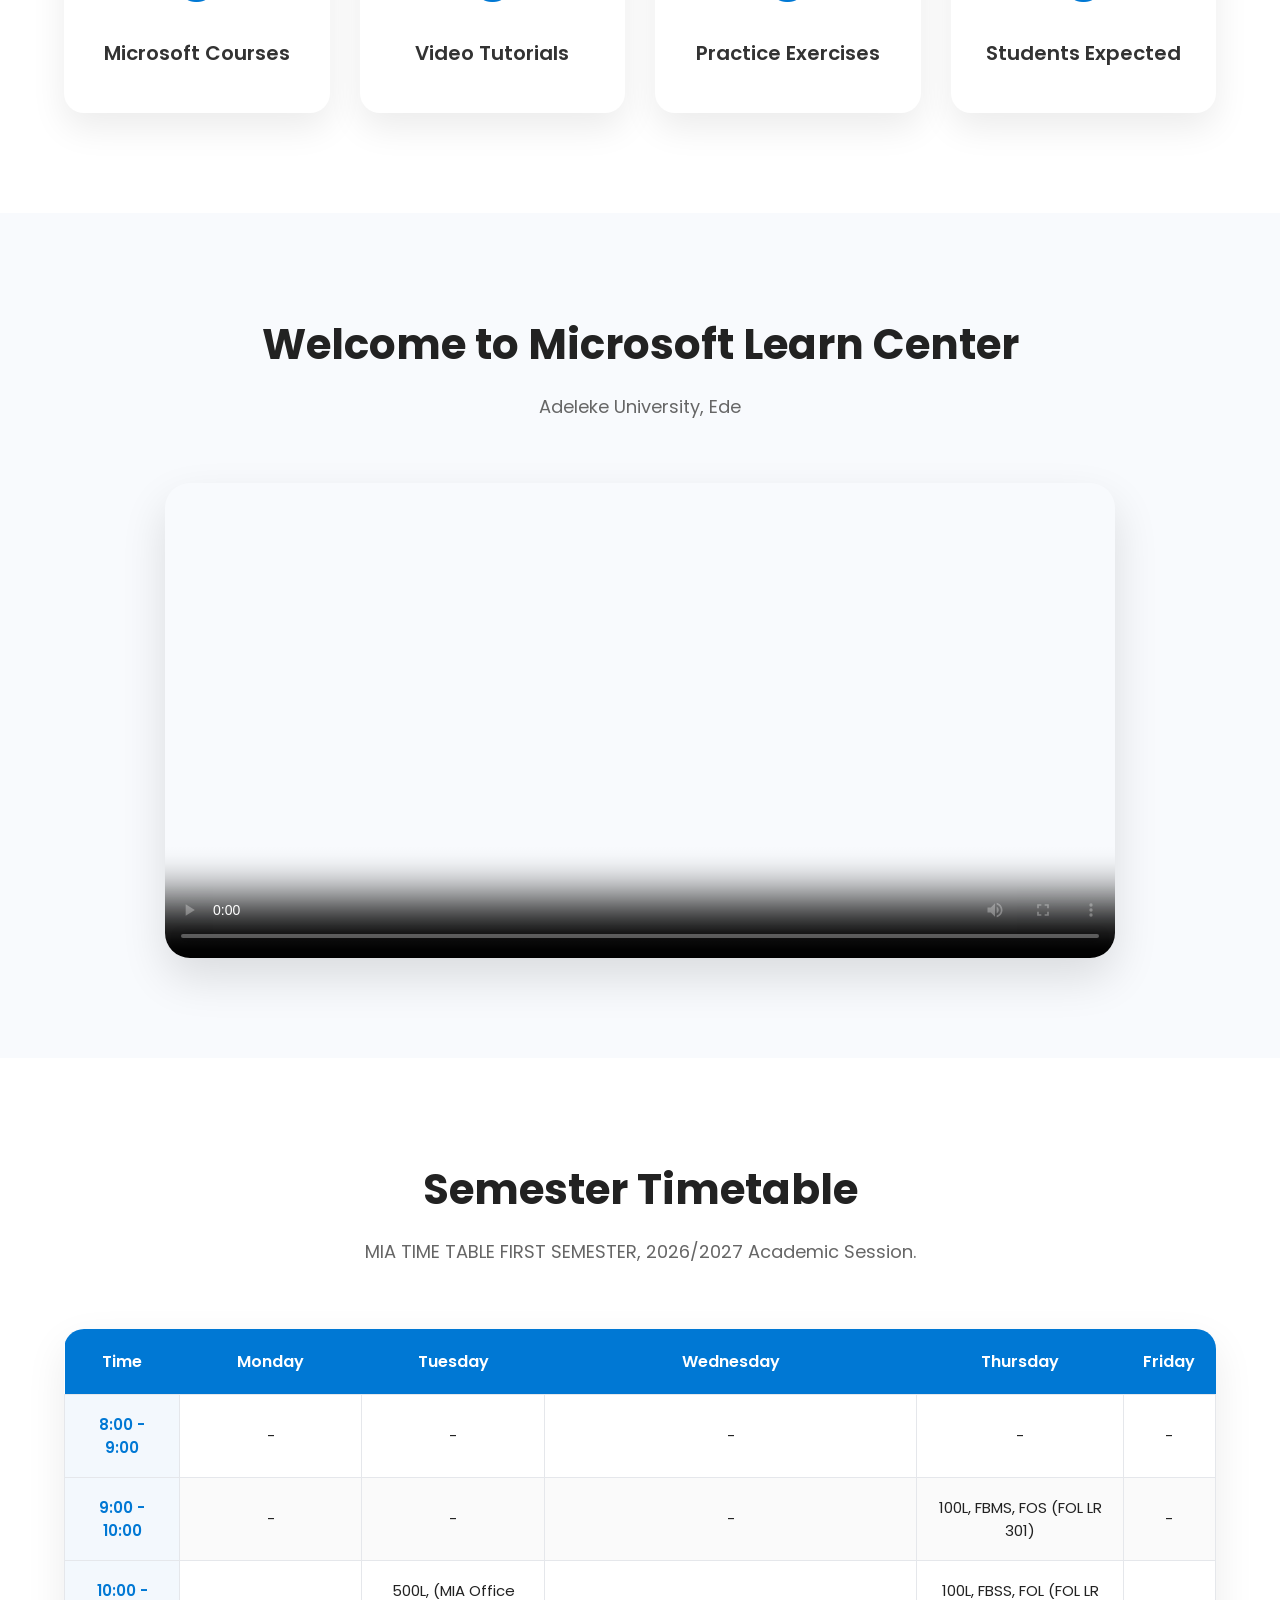
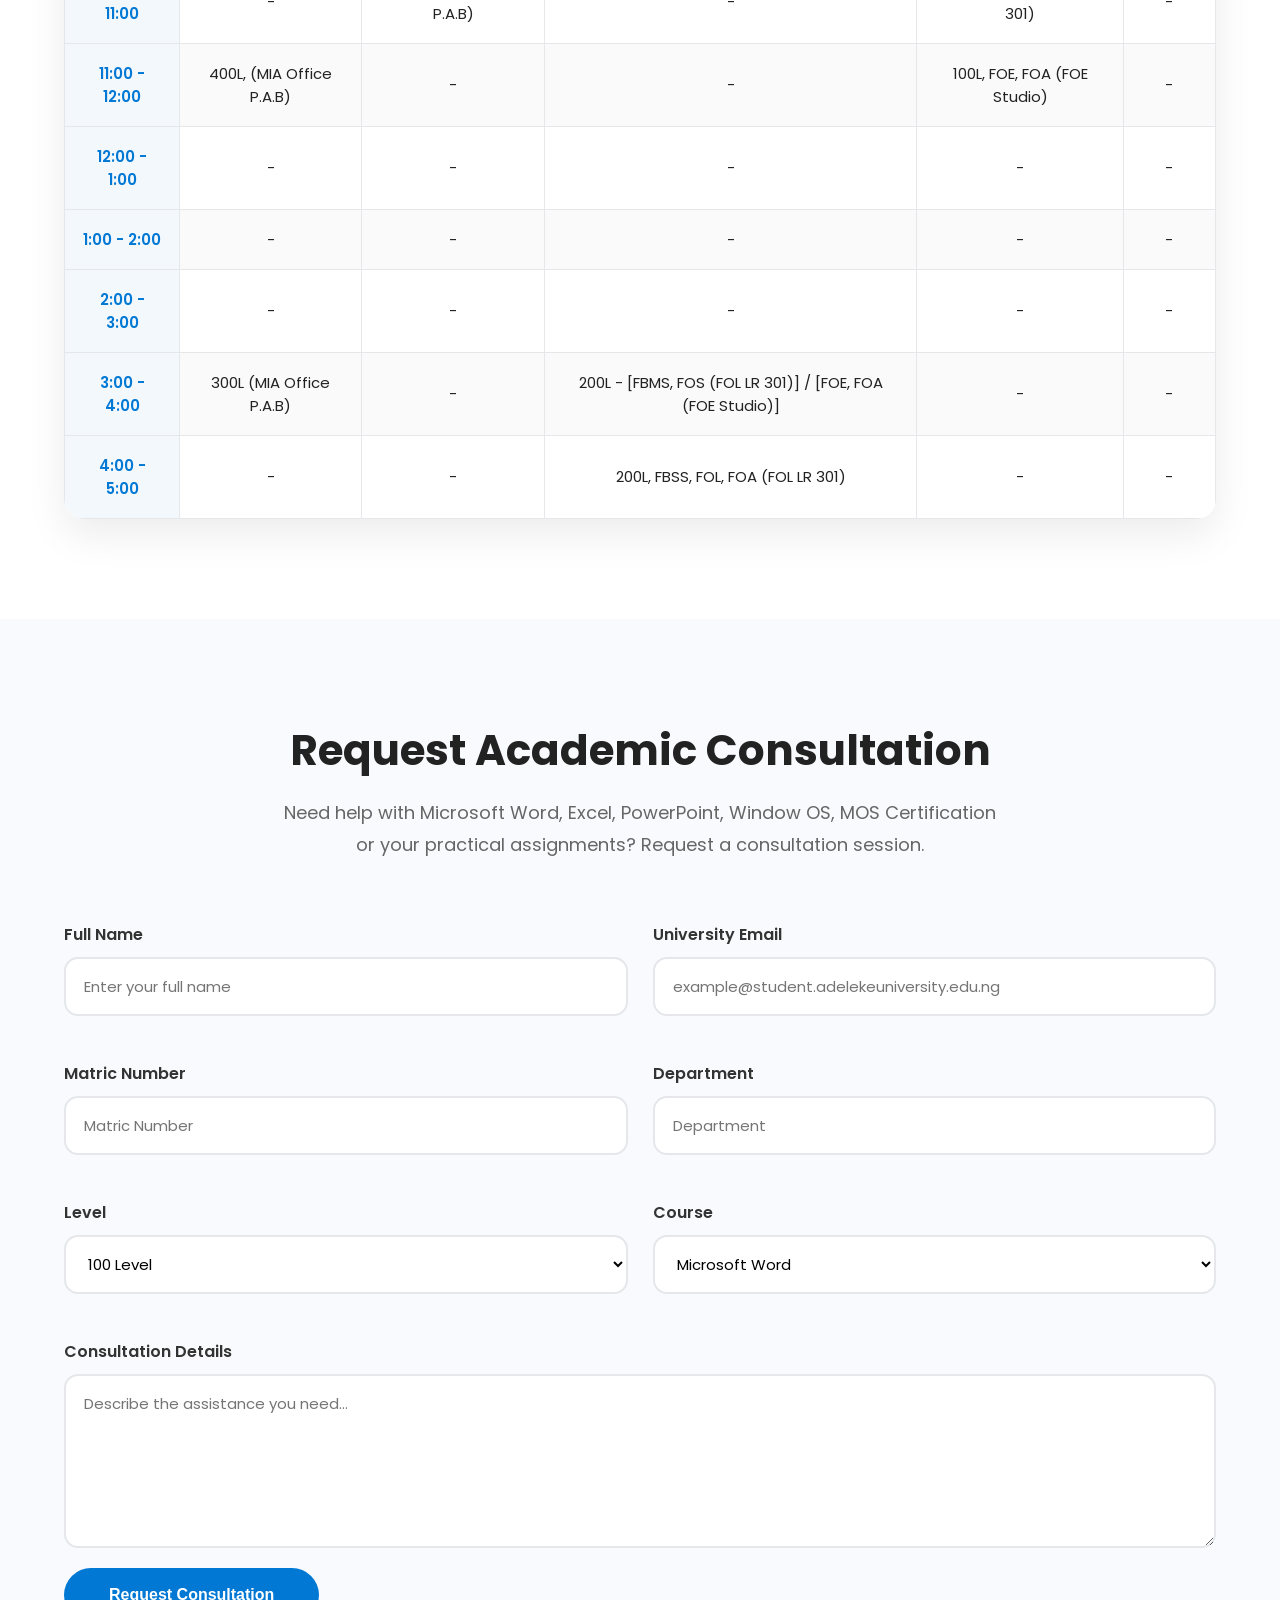
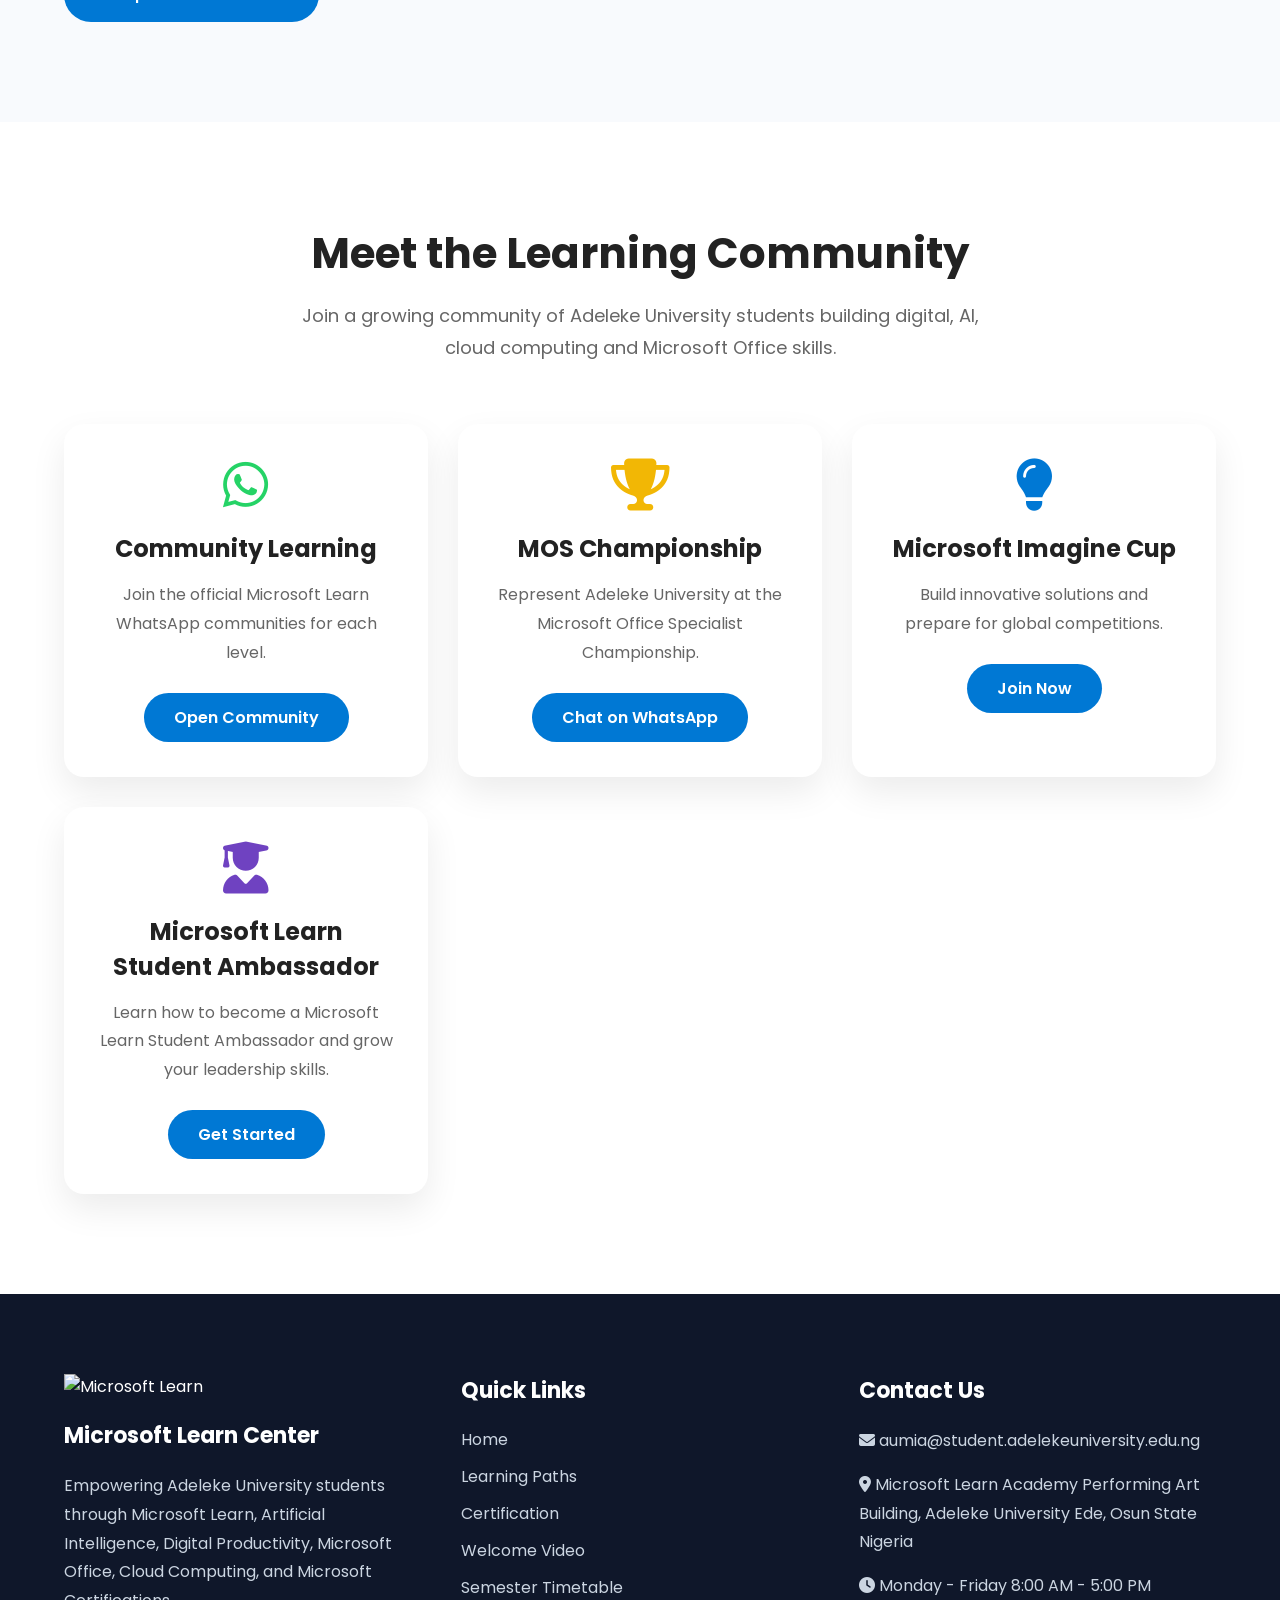
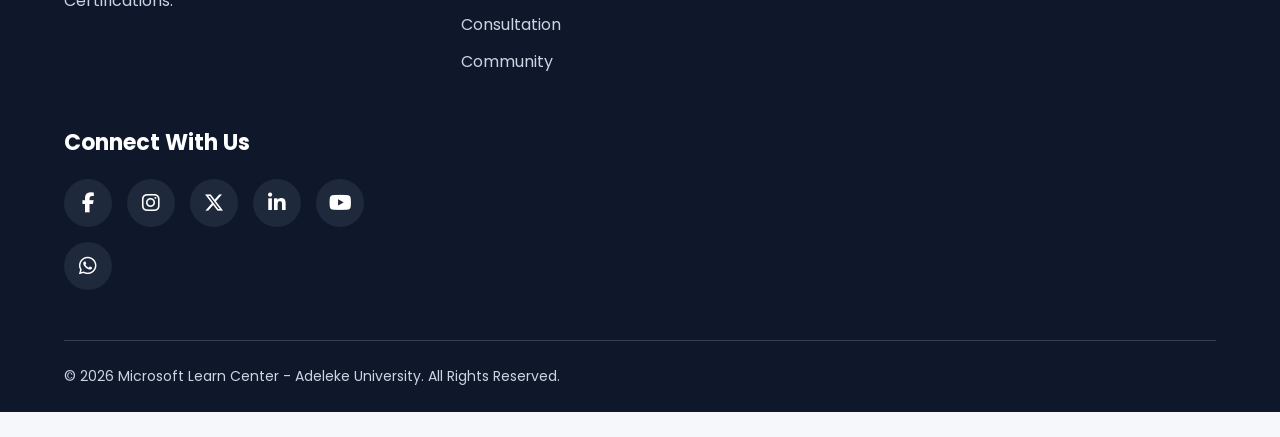
==== commit 051e6ec0: "Update index.html" ====
--- a/index.html
+++ b/index.html
@@ -9,7 +9,7 @@
 content="width=device-width, initial-scale=1.0">
 
 <title>
-Microsoft Learn Center | Adeleke University
+Microsoft Imagine Academy | Adeleke University
 </title>
 
 <link rel="preconnect"
@@ -48,7 +48,7 @@
                 alt="Microsoft Learn">
 
             <h2>
-                Microsoft Learn Center
+                Microsoft Imagine Academy
             </h2>
 
         </div>
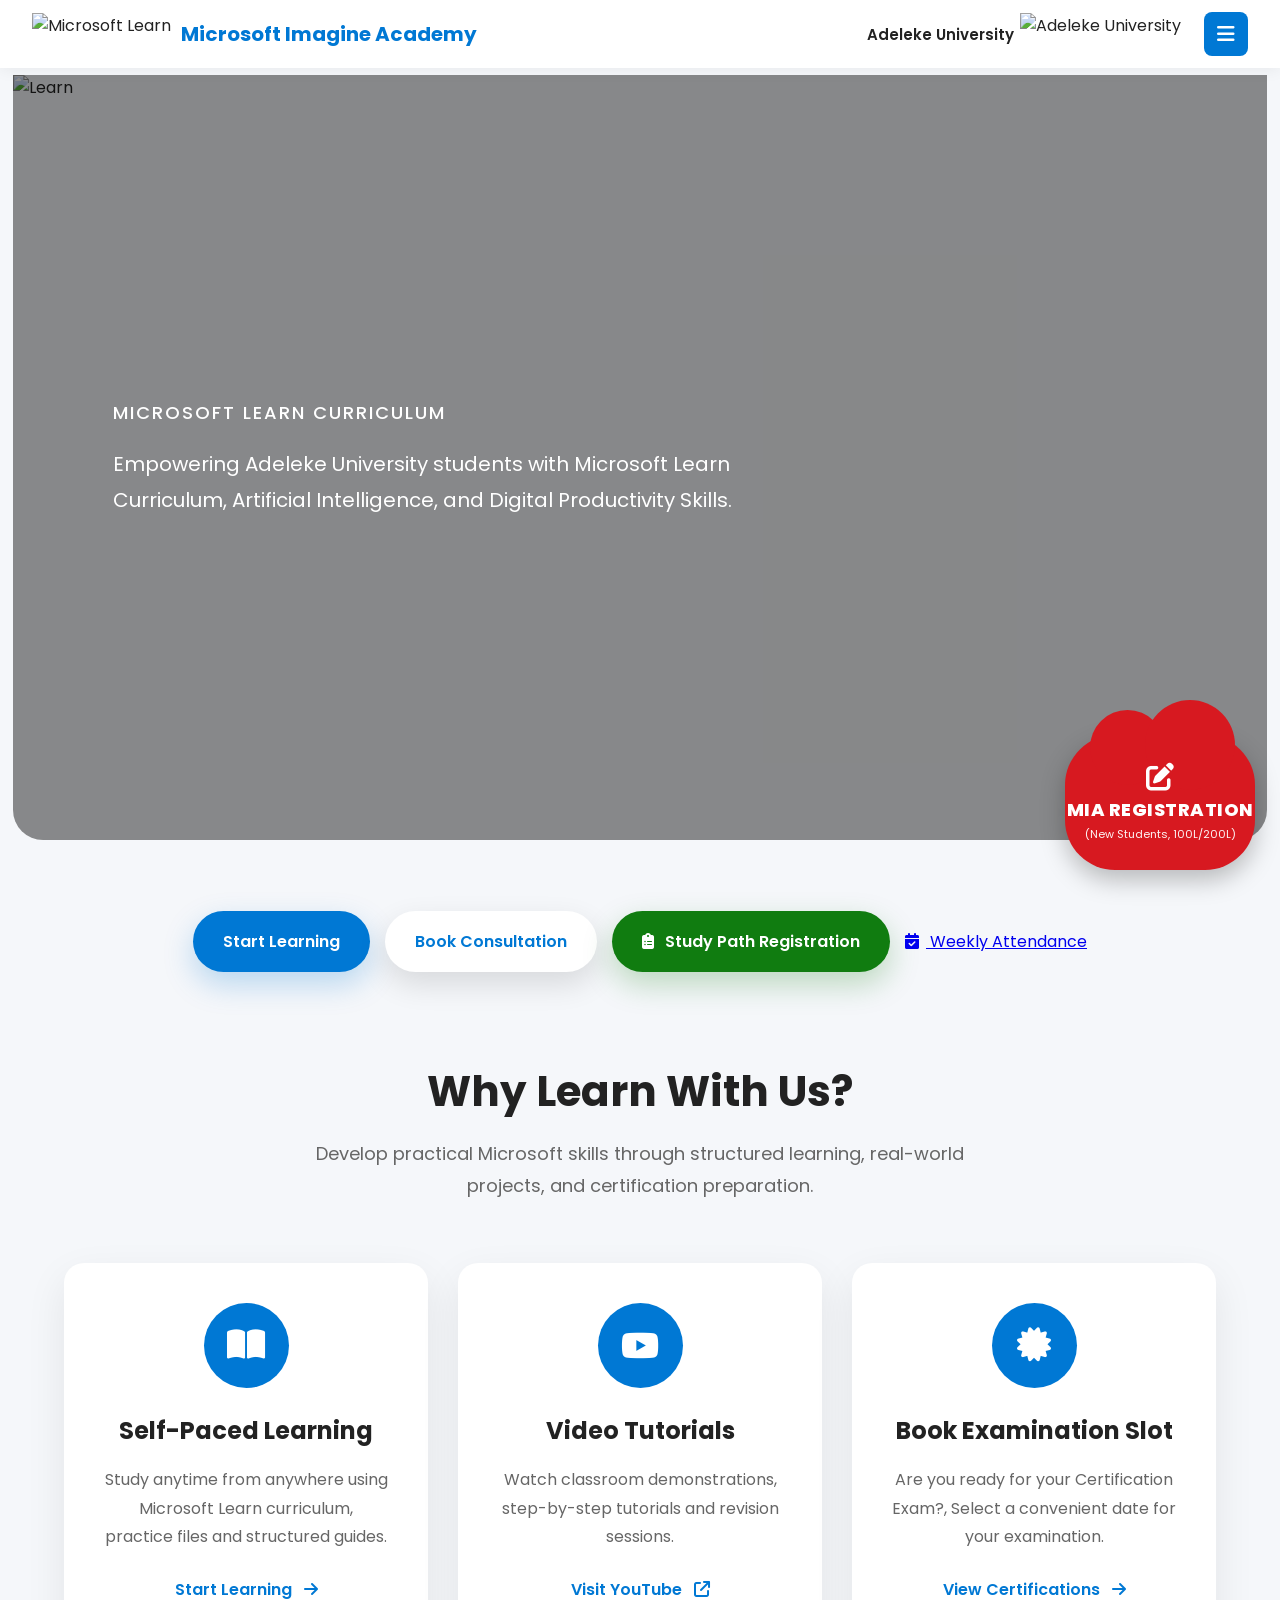
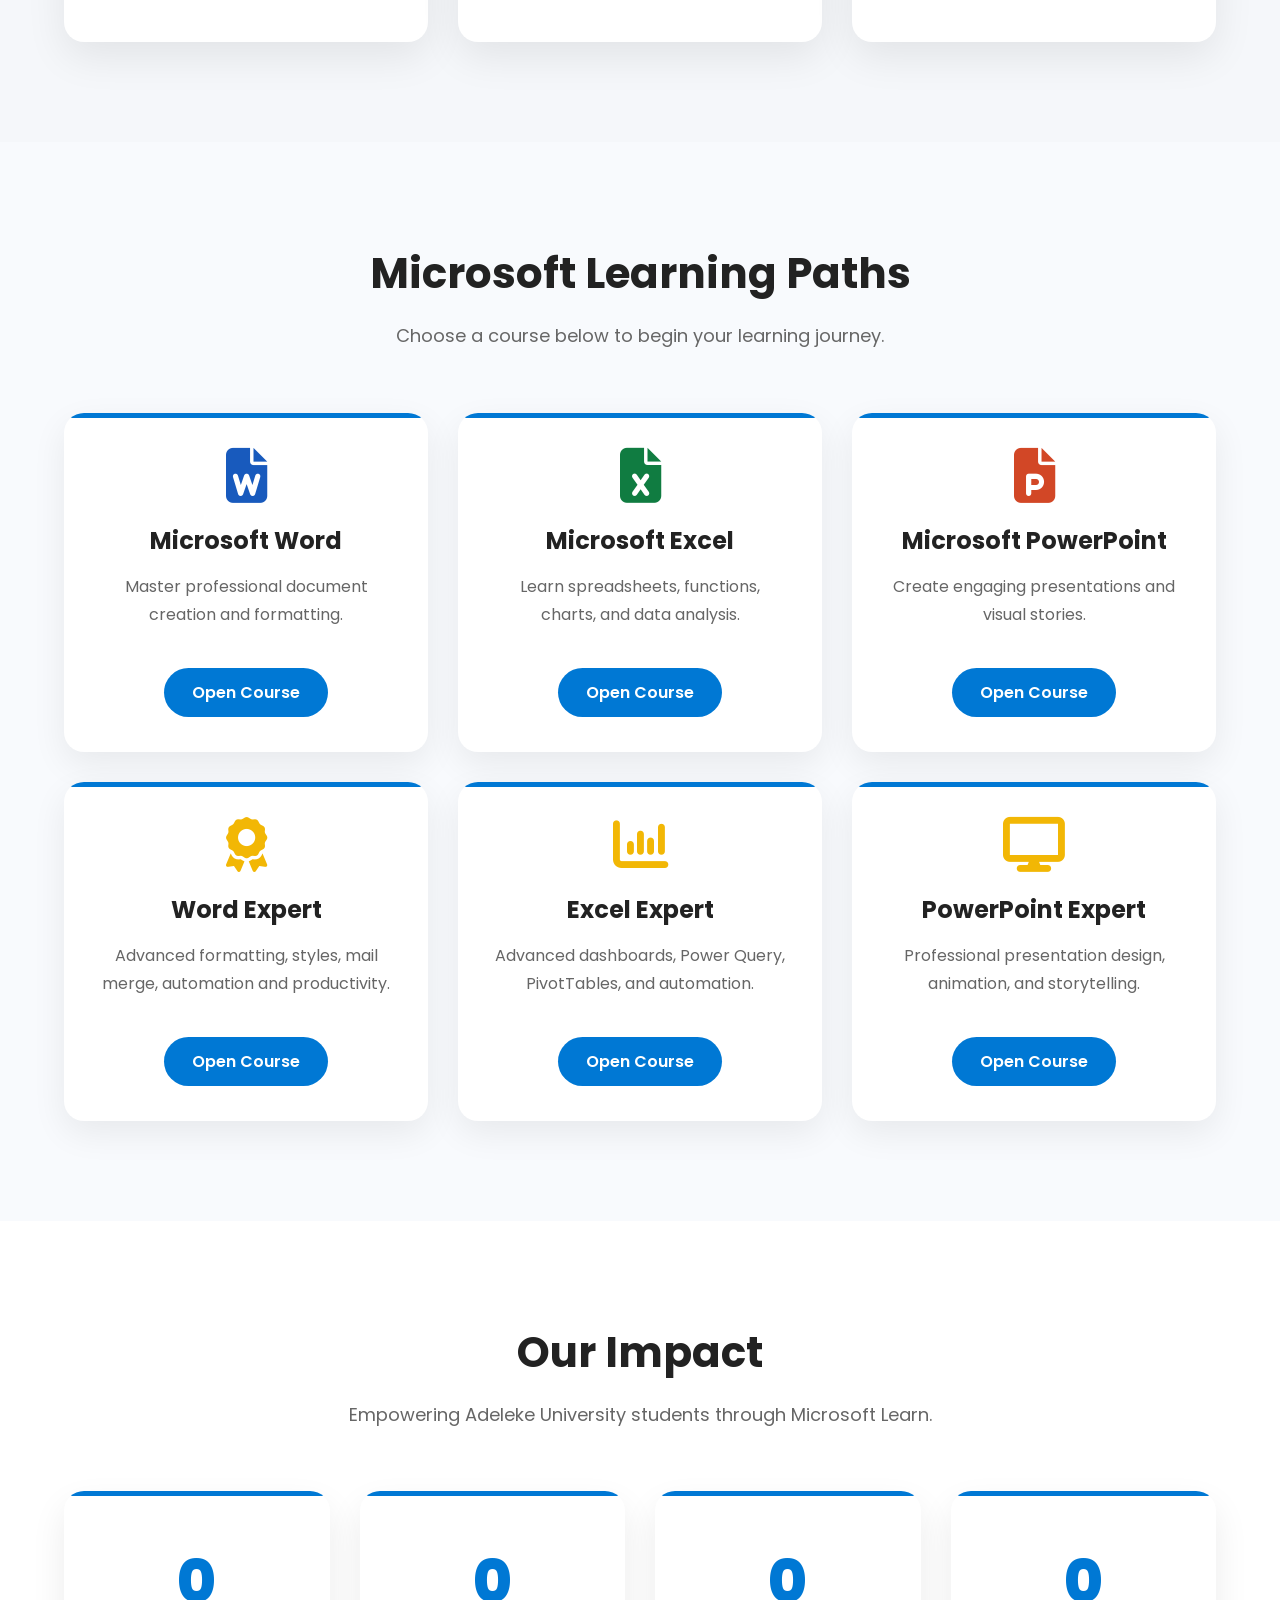
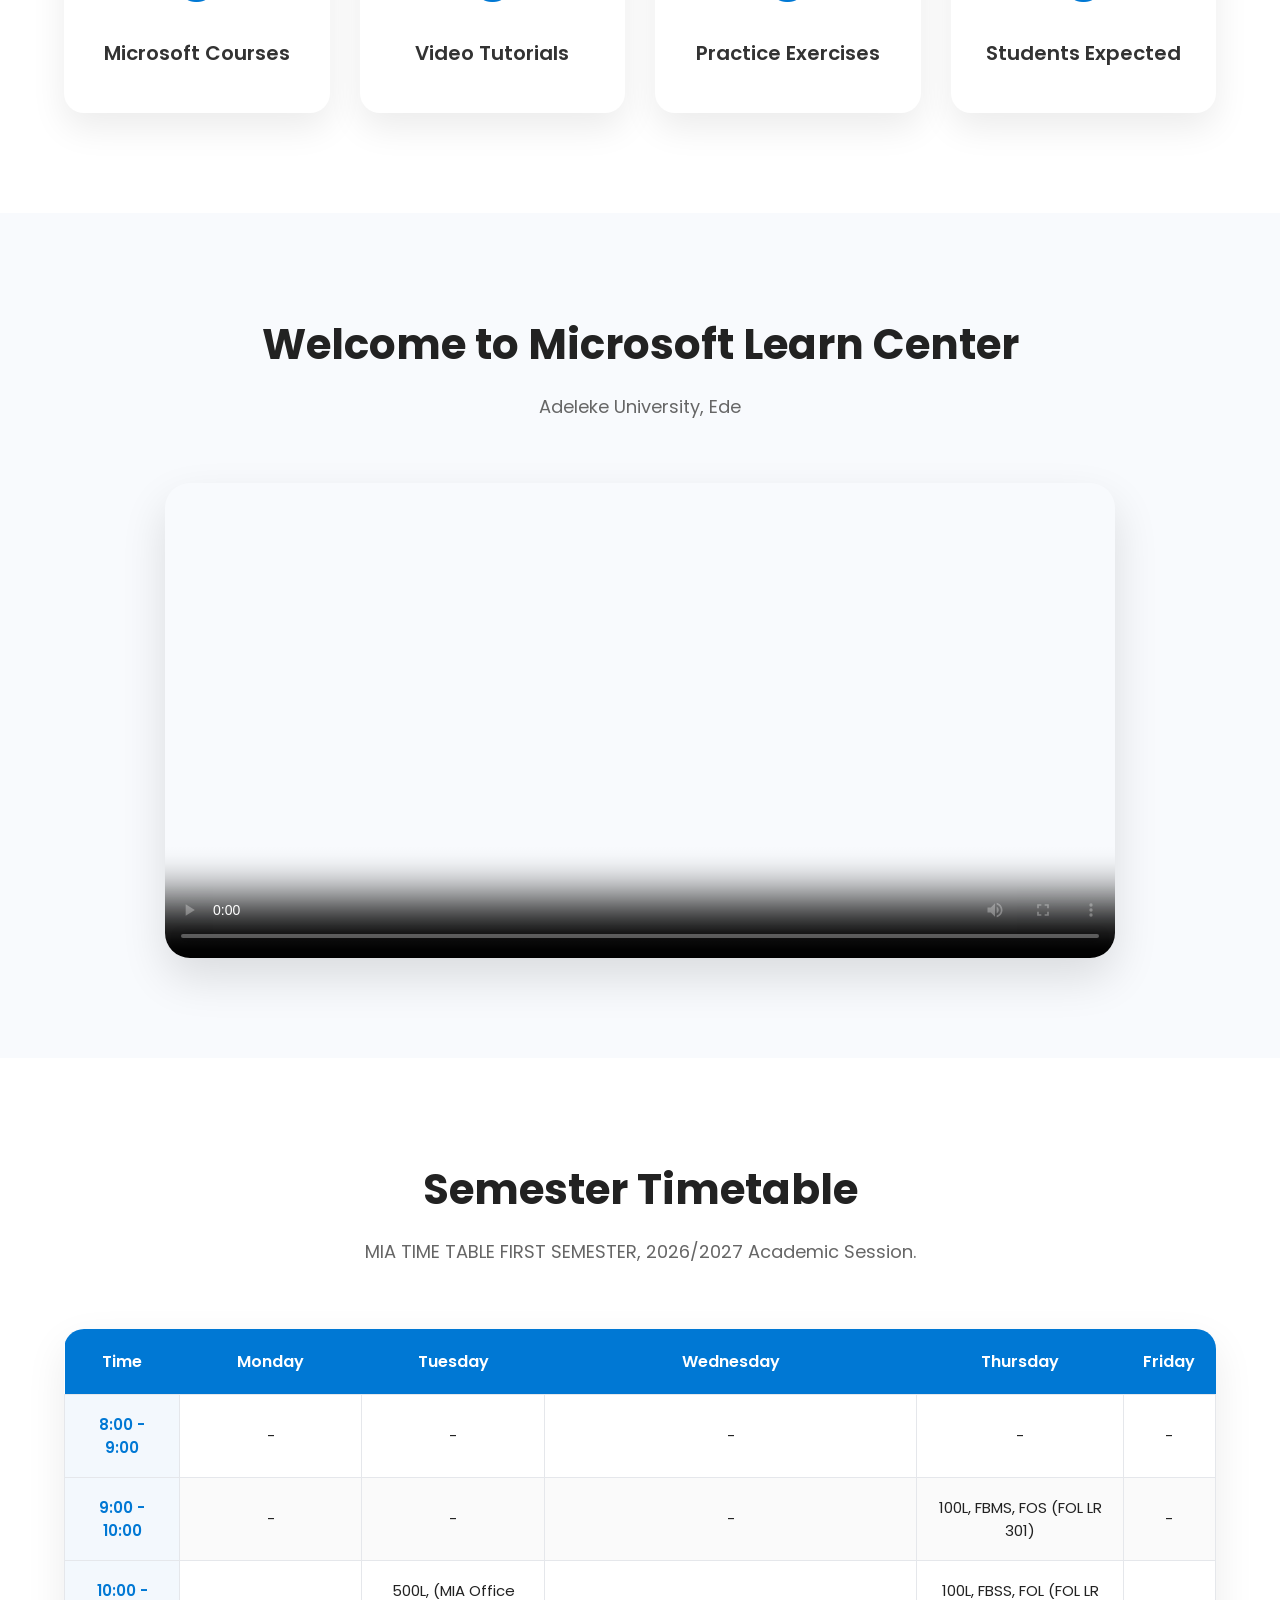
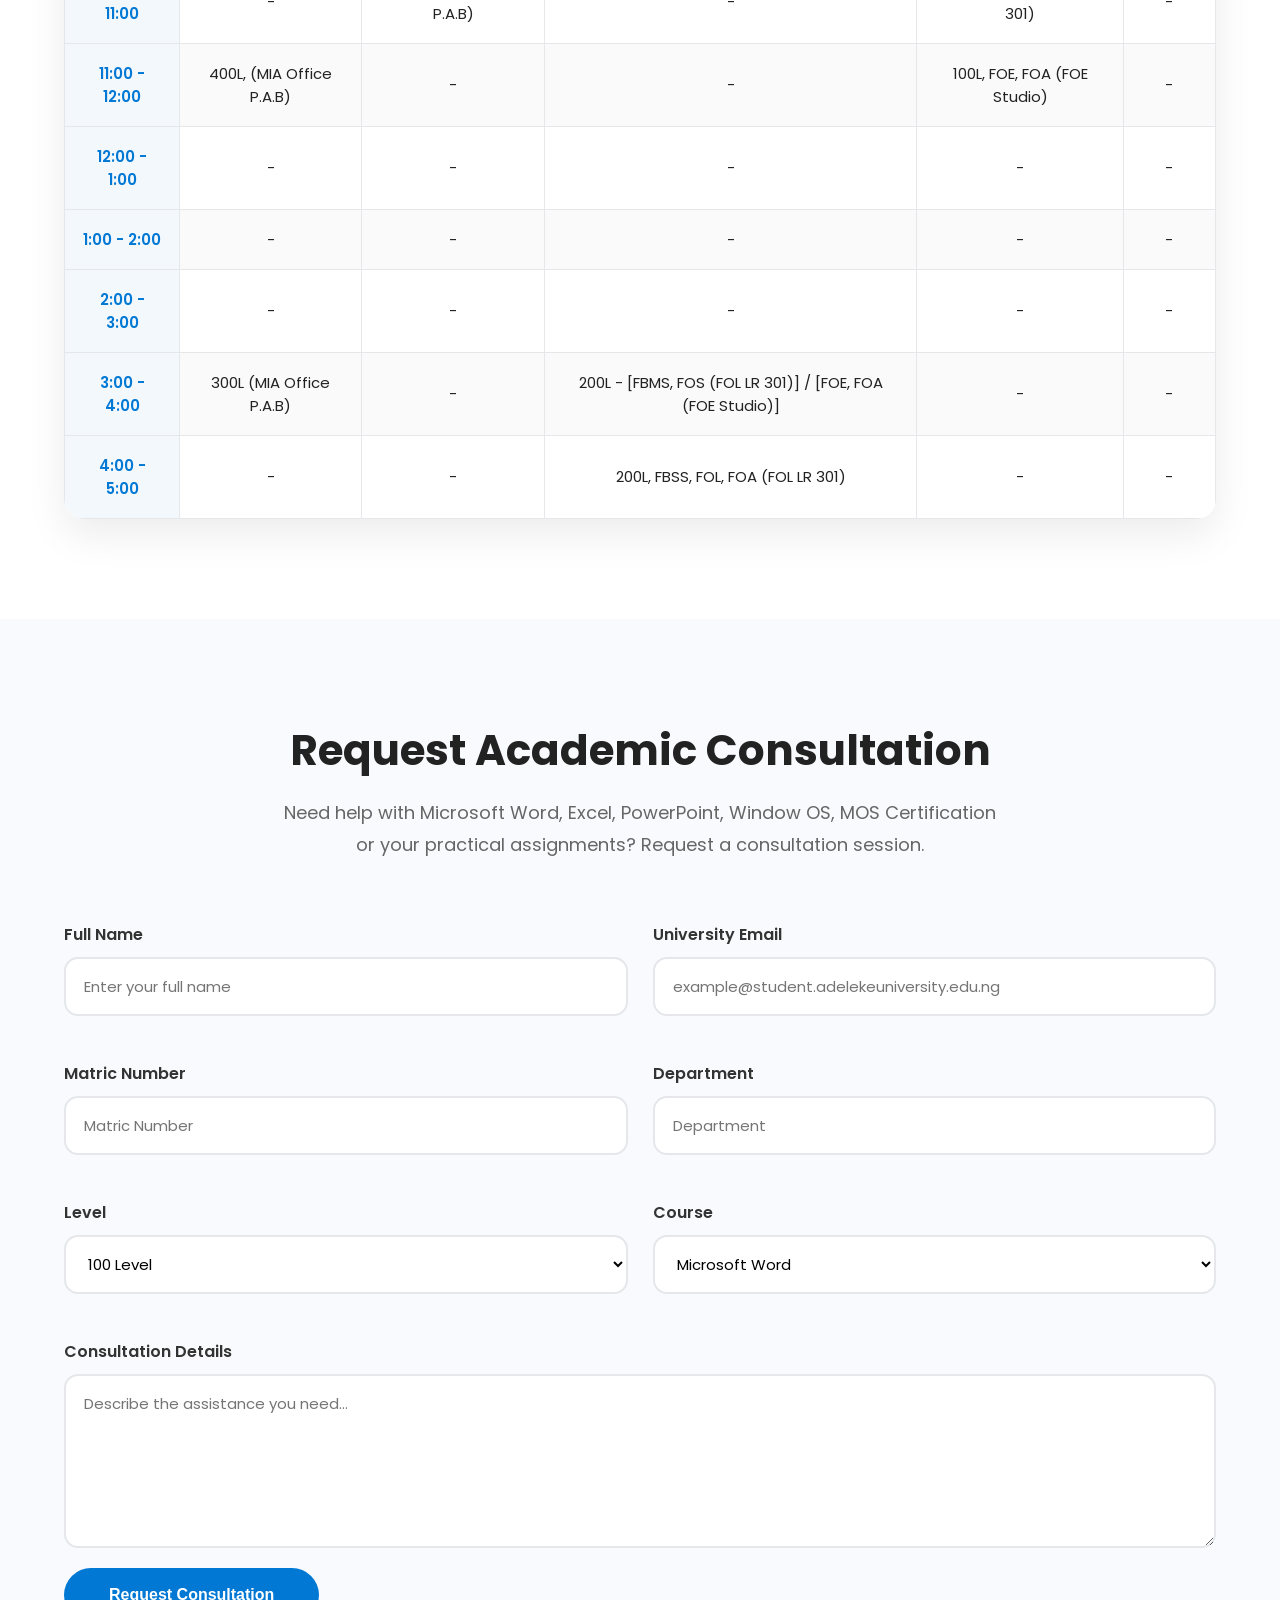
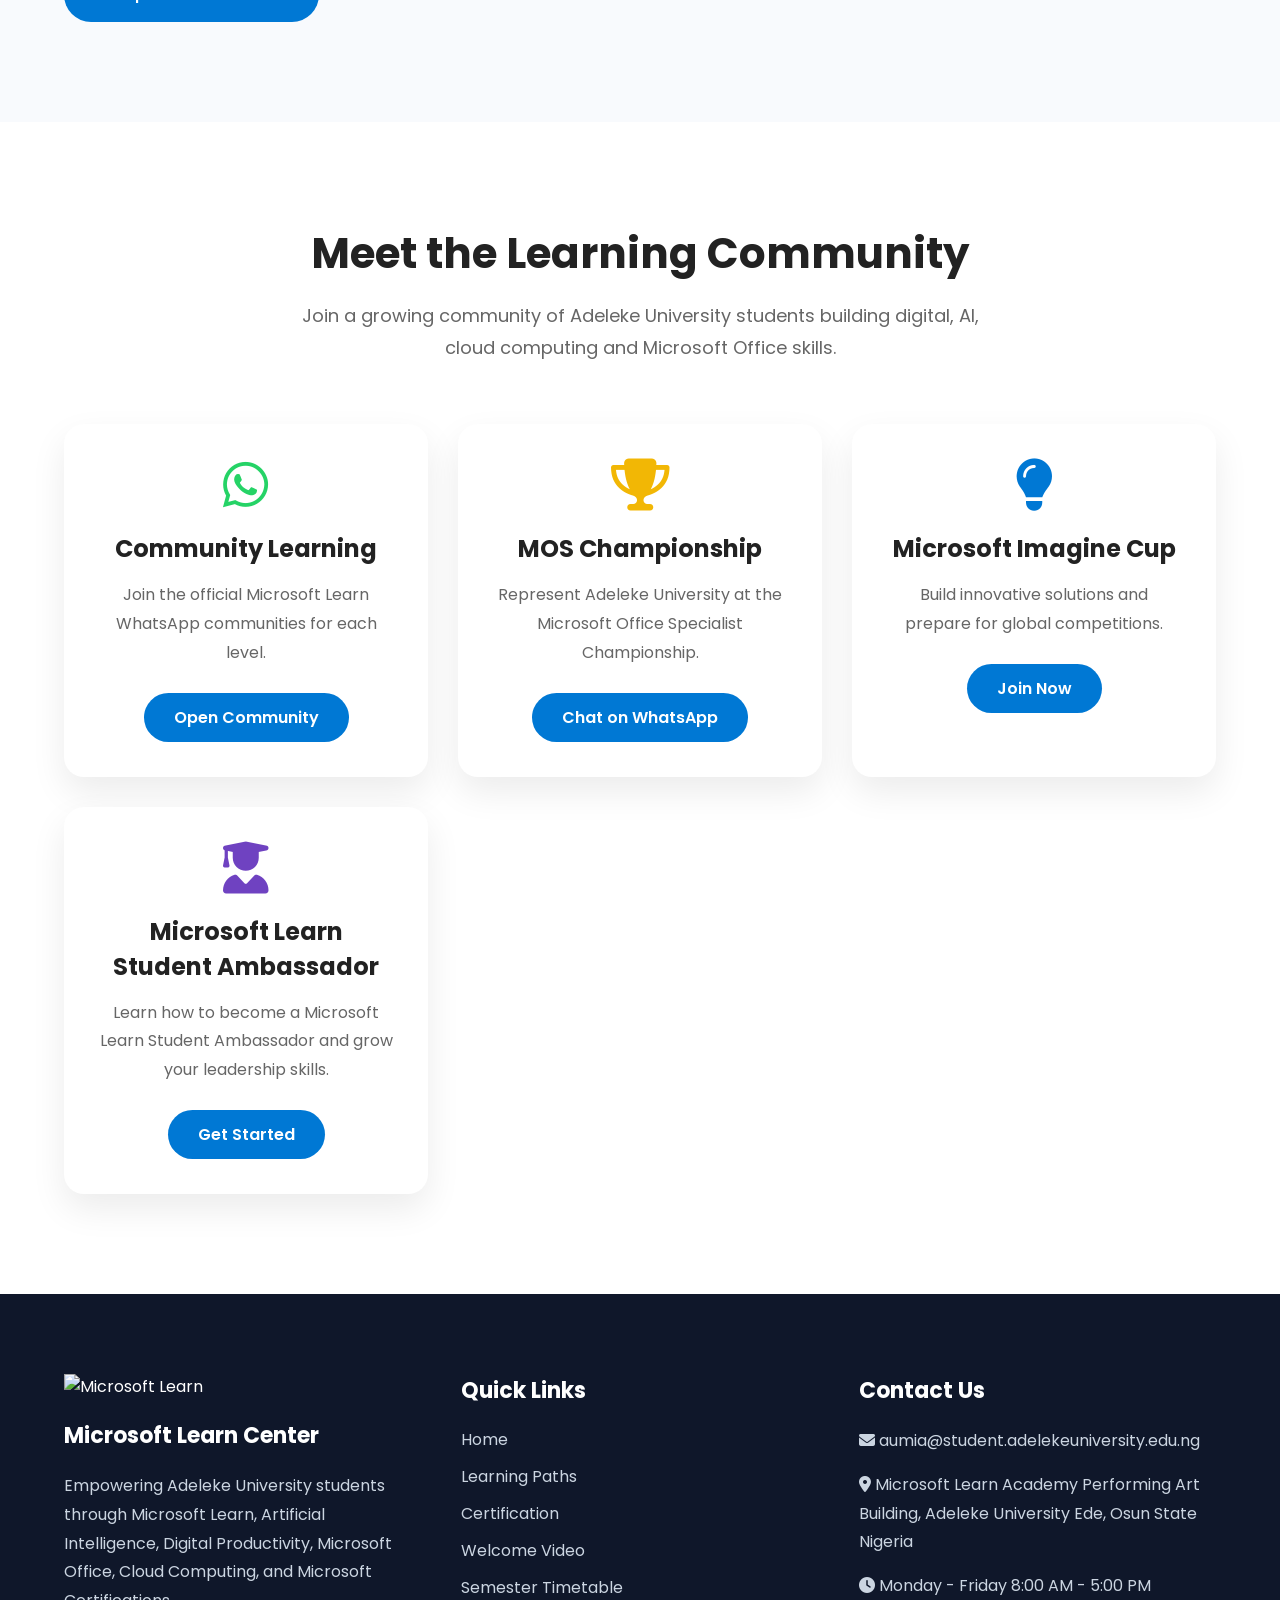
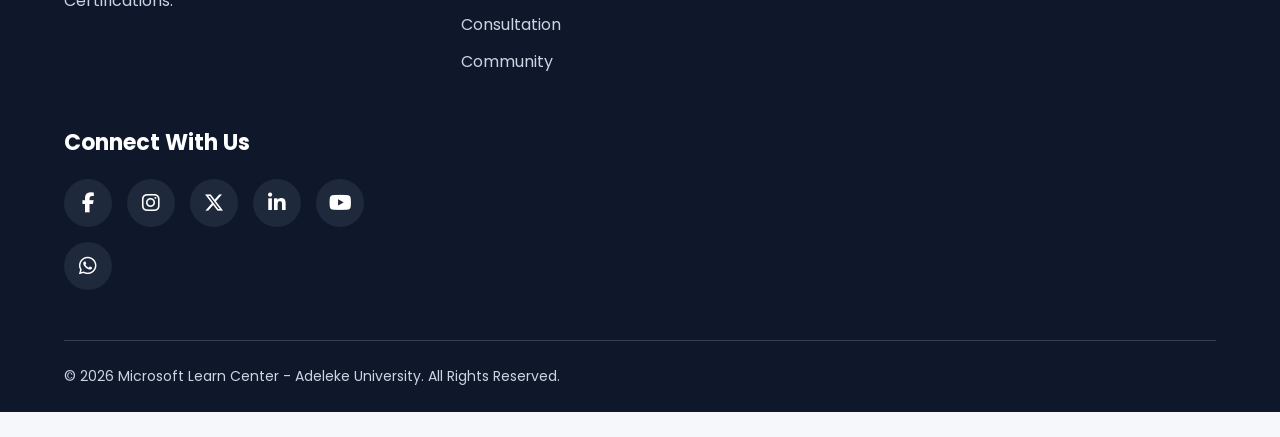
==== commit 2b3fcf66: "Update index.html" ====
--- a/index.html
+++ b/index.html
@@ -112,6 +112,13 @@
             </li>
 
             <li>
+                <a href="attendance.html">
+                    <i class="fa-solid fa-calendar-check"></i>
+                    Attendance
+                </a>
+            </li>
+
+            <li>
                 <a href="#timetable">
                     <i class="fa-solid fa-calendar-days"></i>
                     Semester Timetable
@@ -287,7 +294,7 @@
 
 </a>
 
-<a href="https://forms.cloud.microsoft/r/yibtpvExaa"
+<a href="https://forms.cloud.microsoft/r/89Nevkfccc"
 class="btn study-registration"
 target="_blank"
 rel="noopener noreferrer">
@@ -296,6 +303,8 @@
 Study Path Registration
 
 </a>
+
+<a href="attendance.html" class="attendance-btn"> <i class="fa-solid fa-calendar-check"></i> Weekly Attendance </a>
      
 </div>
 
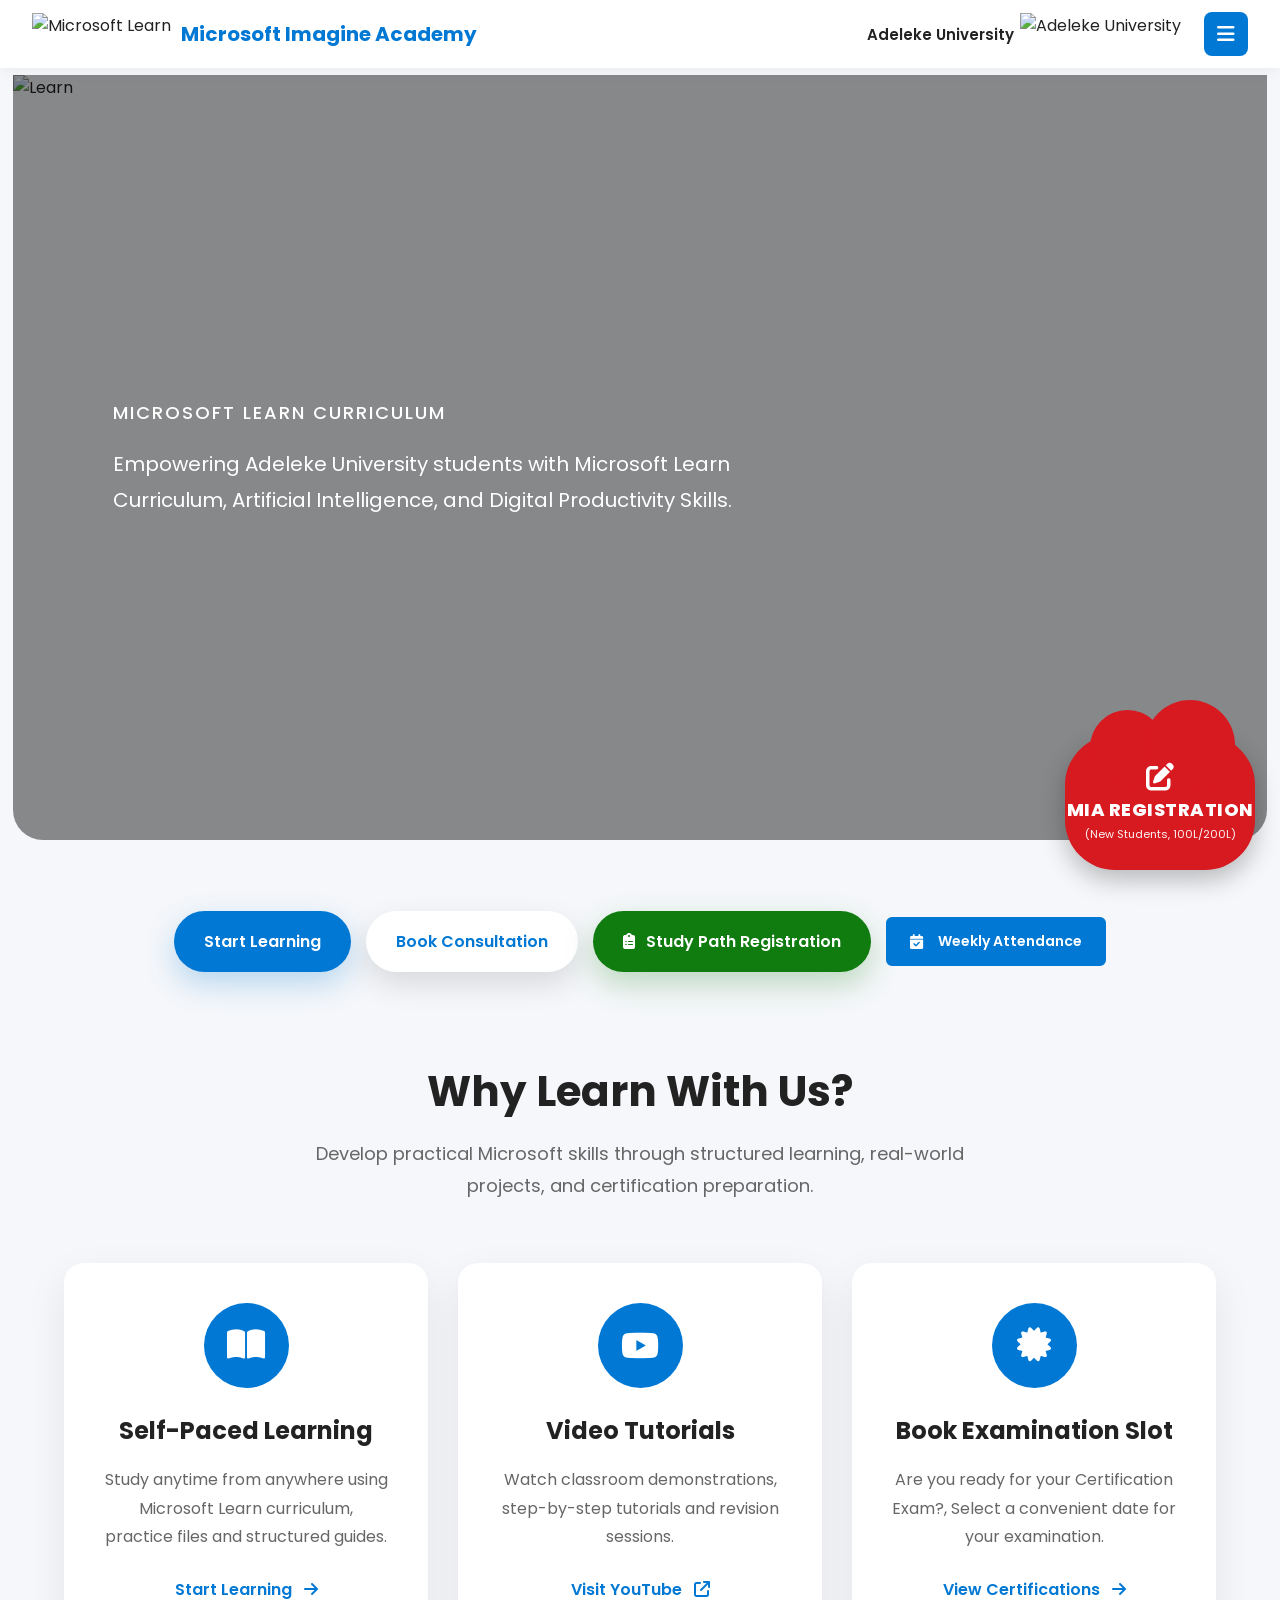
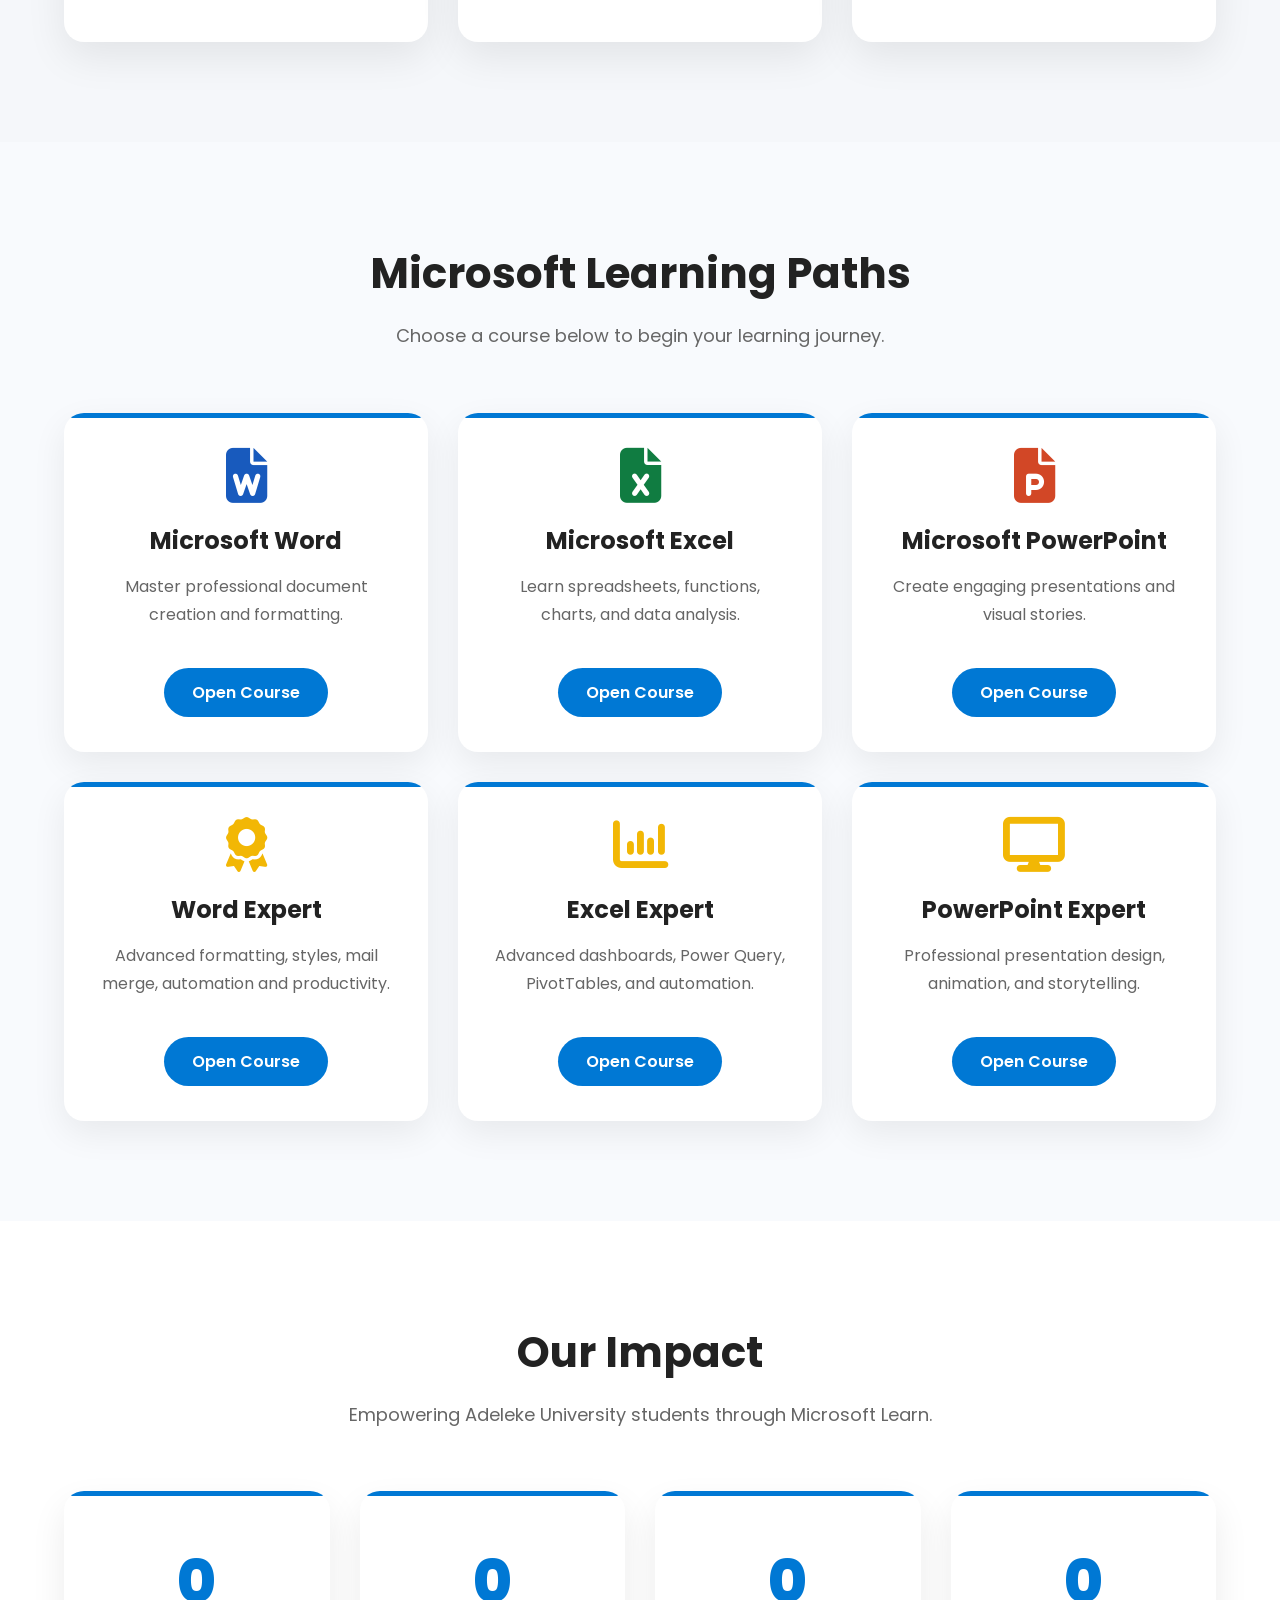
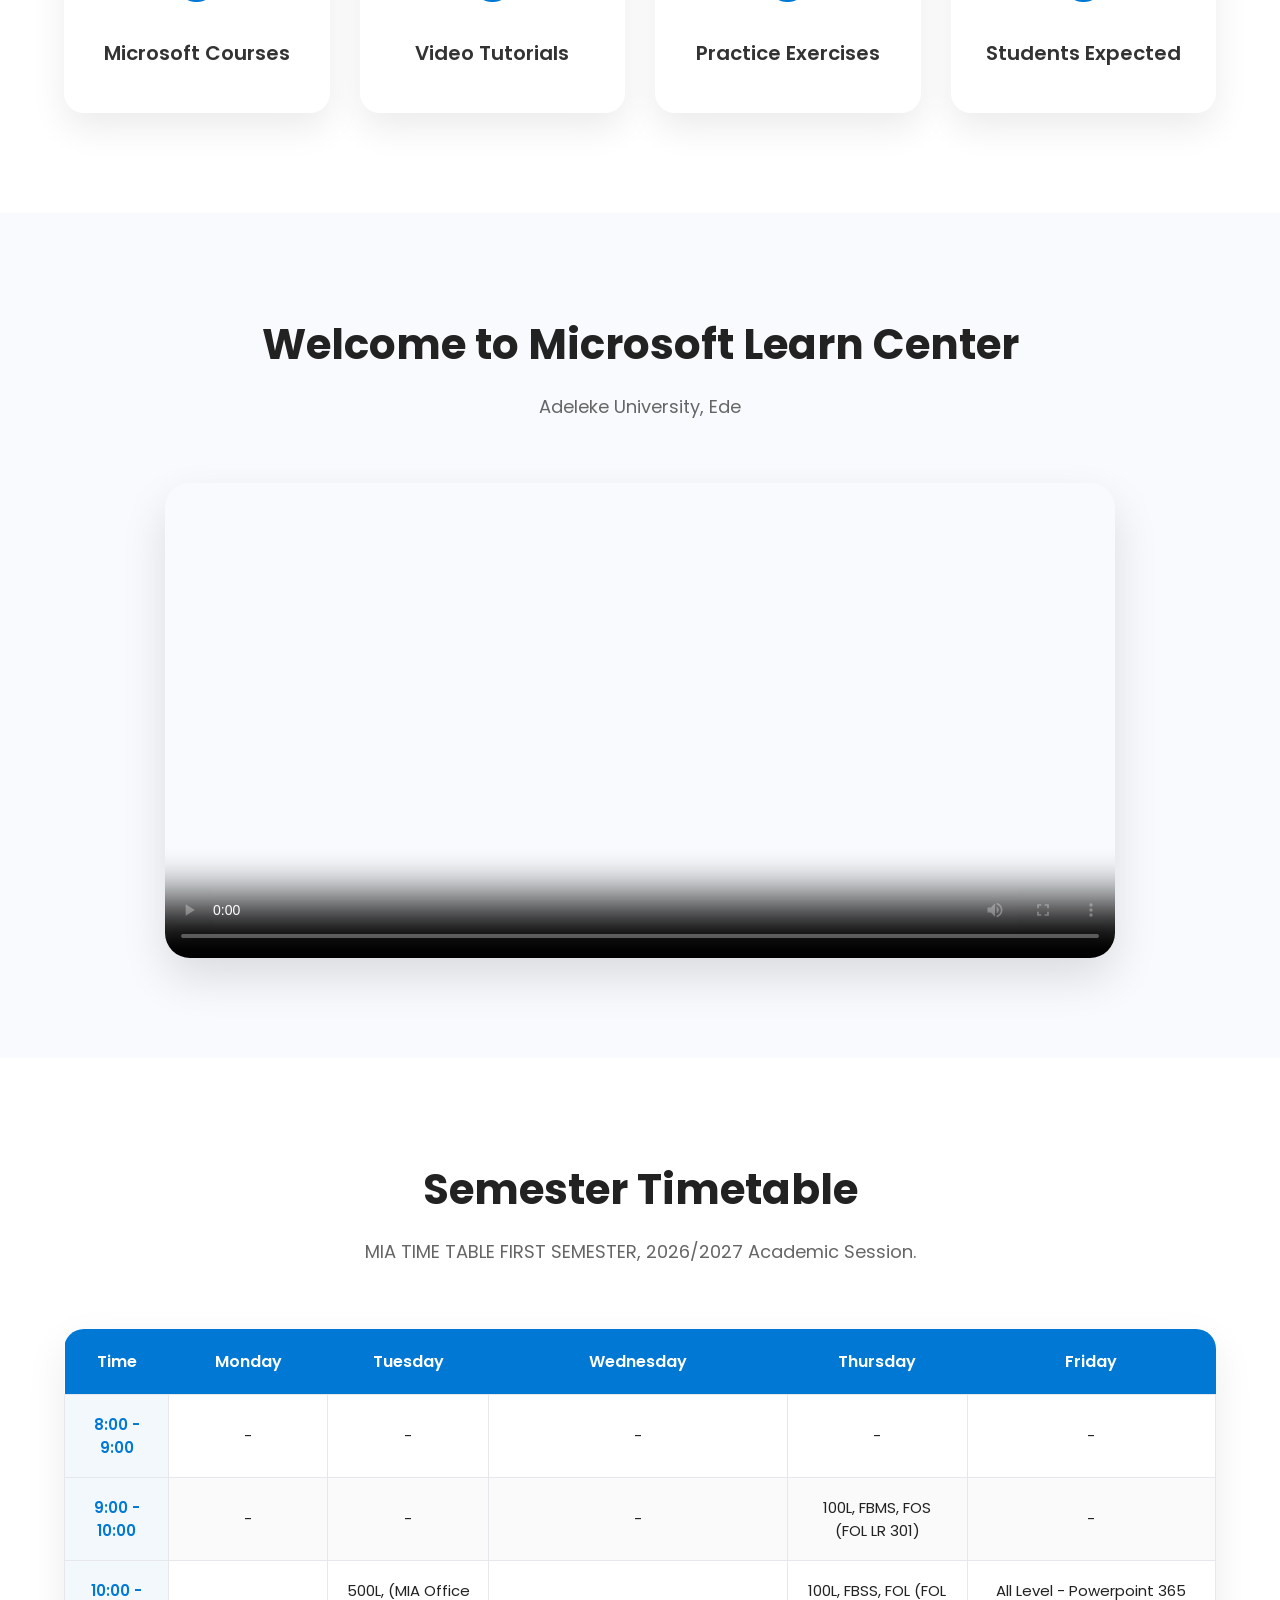
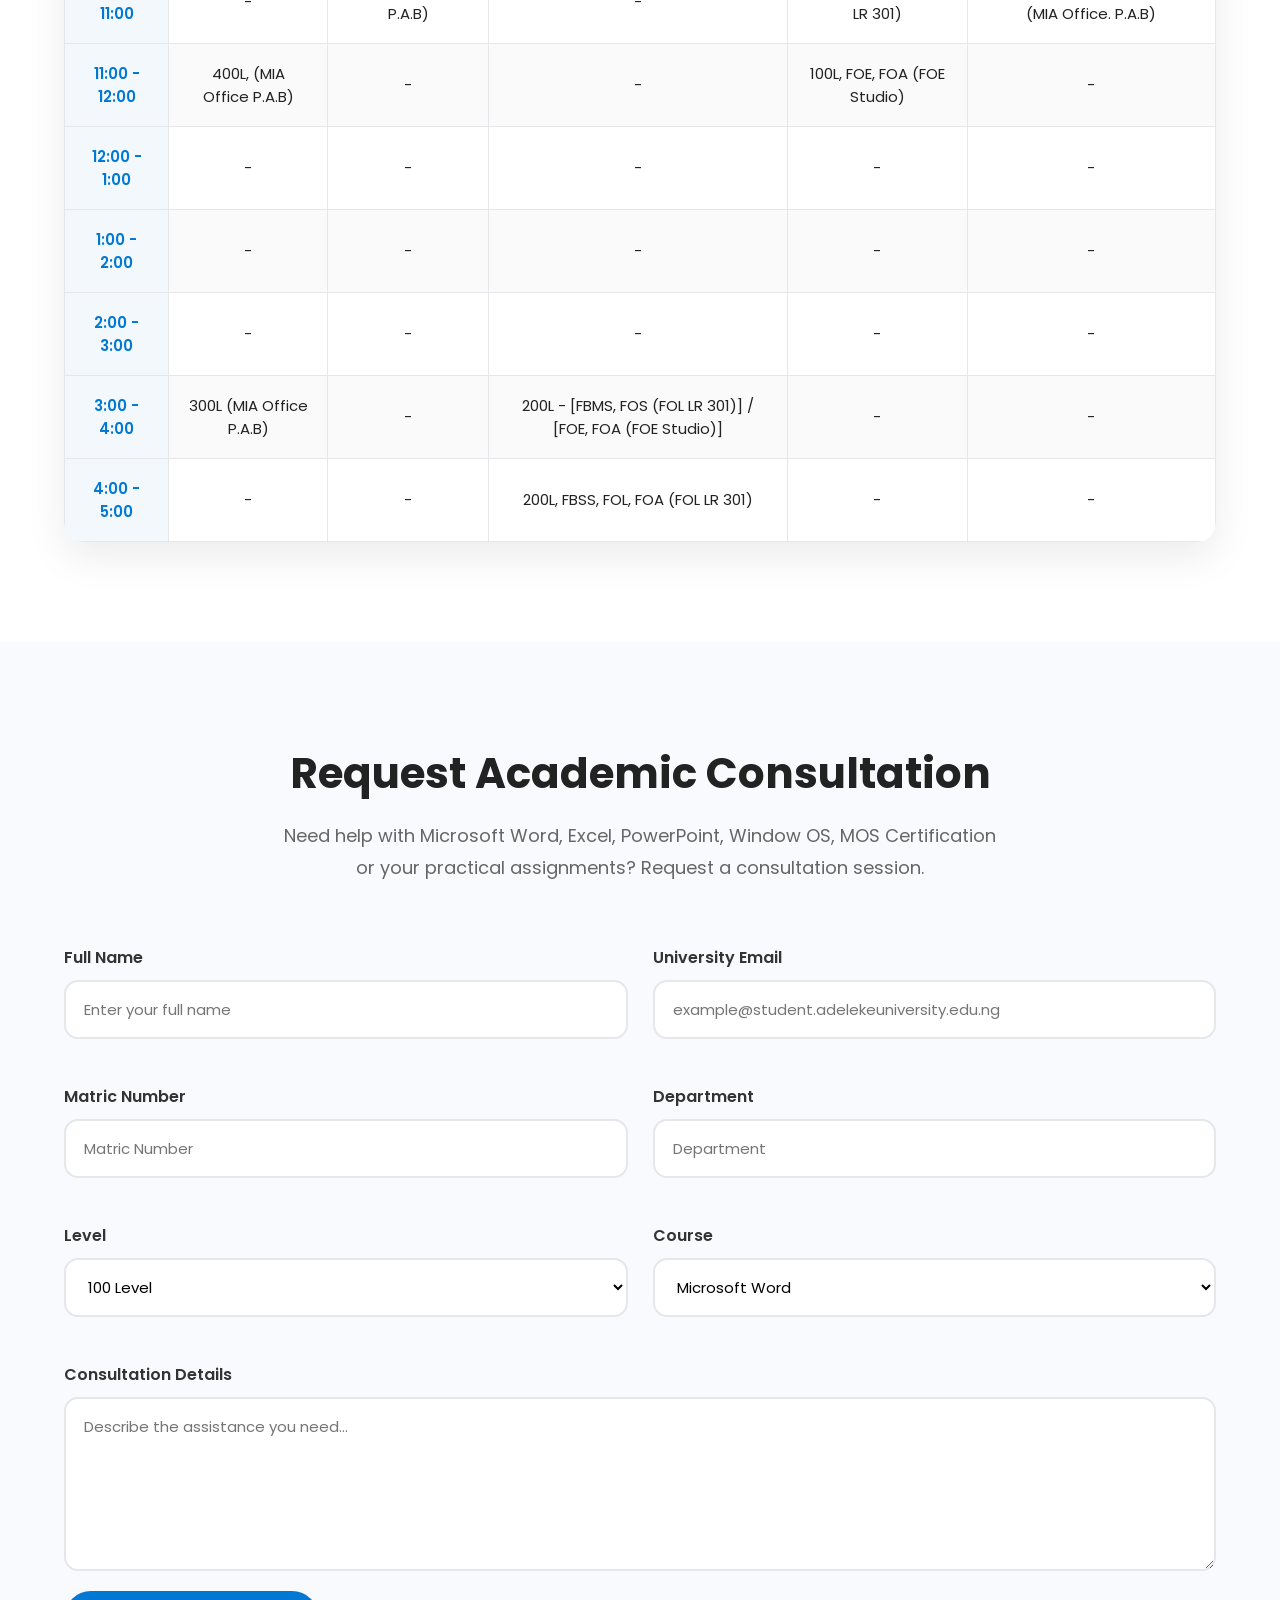
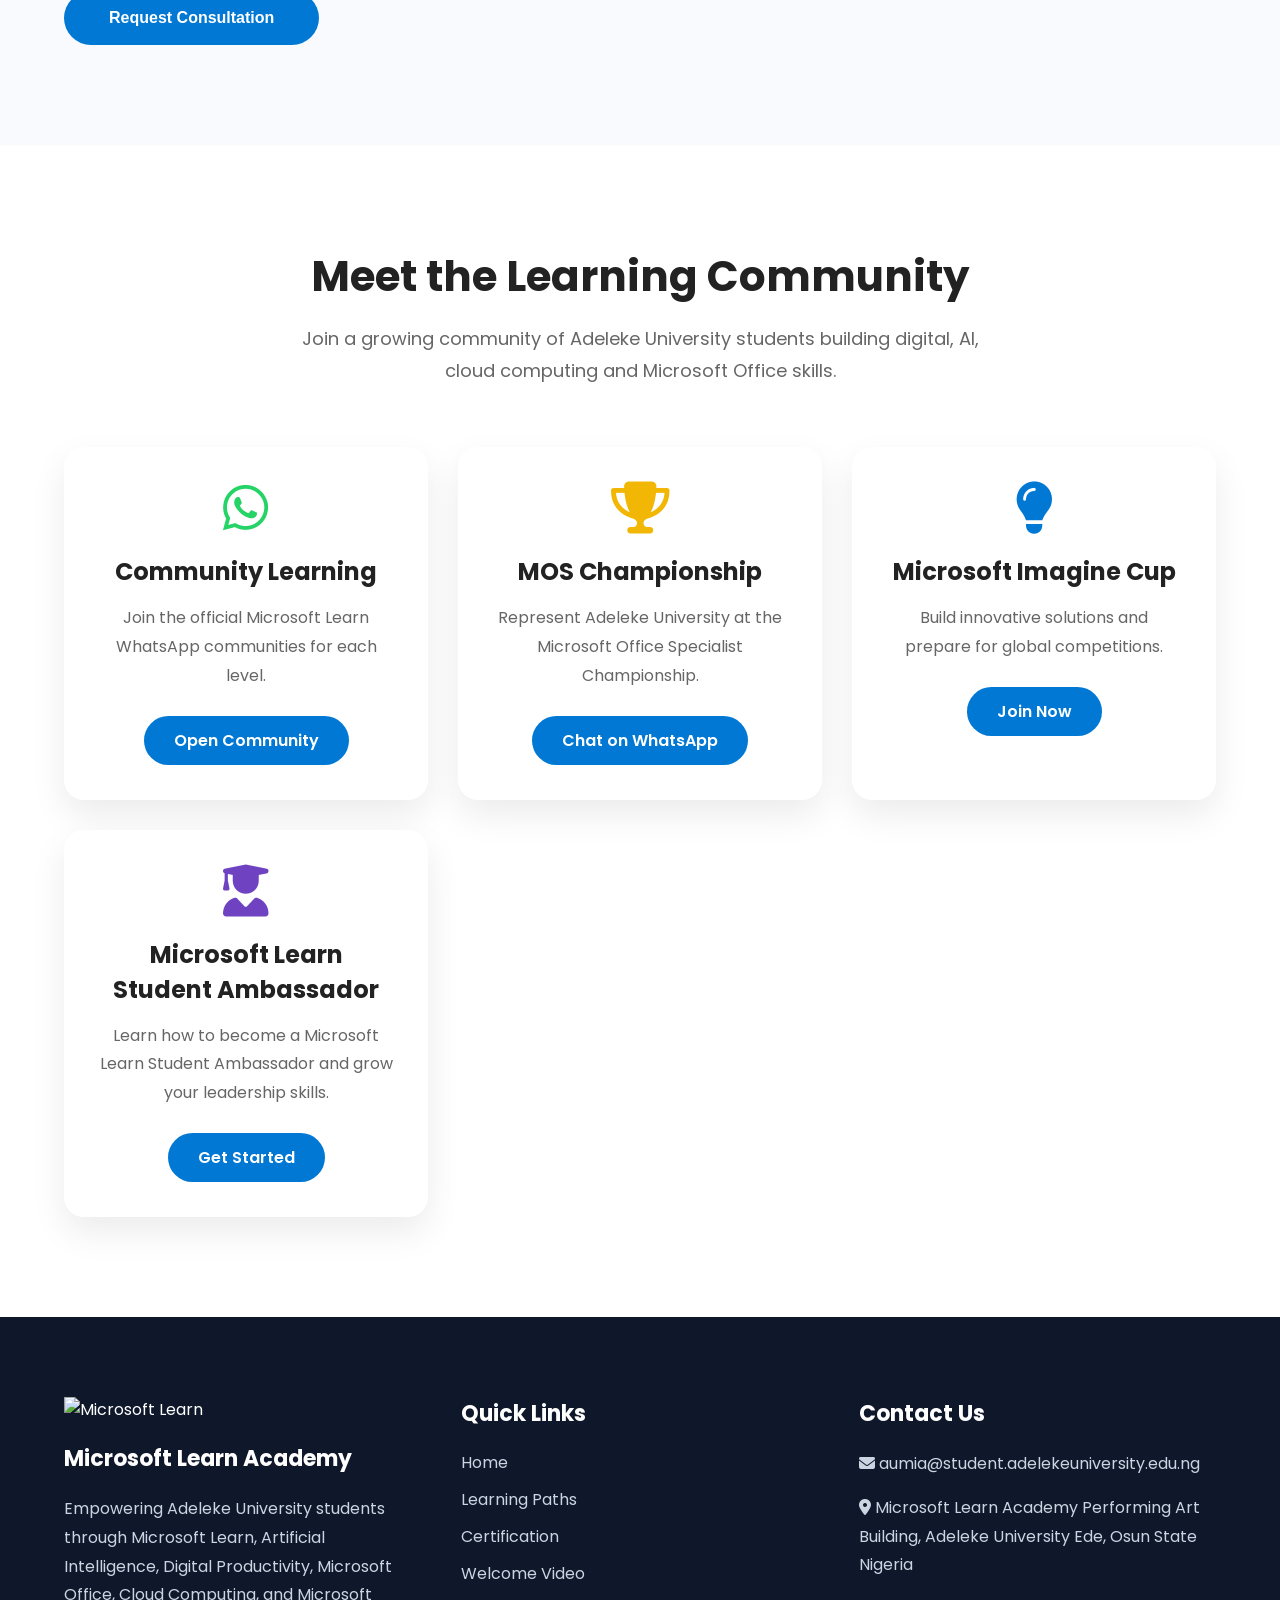
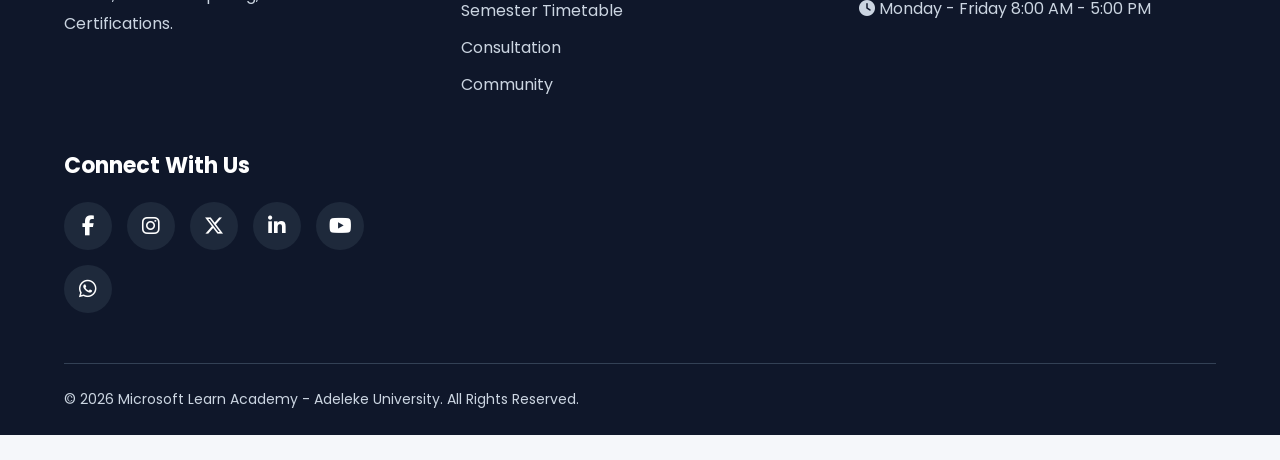
==== commit 6936b3d5: "Update index.html" ====
--- a/index.html
+++ b/index.html
@@ -895,7 +895,7 @@
 <td>500L, (MIA Office P.A.B)</td>
 <td>-</td>
 <td>100L, FBSS, FOL (FOL LR 301)</td>
-<td>-</td>
+<td>All Level - Powerpoint 365 (MIA Office. P.A.B)</td>
 </tr>
 
 <tr>
@@ -1281,7 +1281,7 @@
 
 <h3>
 
-Microsoft Learn Center
+Microsoft Learn Academy
 
 </h3>
 
@@ -1432,7 +1432,7 @@
 
 <p>
 
-© 2026 Microsoft Learn Center - Adeleke University.
+© 2026 Microsoft Learn Academy - Adeleke University.
 
 All Rights Reserved.
 
--- a/assets/css/style.css
+++ b/assets/css/style.css
@@ -3035,3 +3035,77 @@
     }
 
 }
+
+/* =========================================
+   ATTENDANCE BUTTON
+========================================= */
+
+.attendance-btn {
+    display: inline-flex;
+    align-items: center;
+    justify-content: center;
+
+    gap: 8px;
+
+    padding: 12px 22px;
+
+    background: #0078d4;
+    color: #ffffff;
+
+    text-decoration: none;
+
+    font-size: 14px;
+    font-weight: 600;
+
+    border: 2px solid #0078d4;
+    border-radius: 6px;
+
+    cursor: pointer;
+
+    transition:
+        background 0.3s ease,
+        color 0.3s ease,
+        transform 0.2s ease,
+        box-shadow 0.3s ease;
+}
+
+
+/* Icon */
+
+.attendance-btn i {
+    font-size: 15px;
+}
+
+
+/* Hover */
+
+.attendance-btn:hover {
+    background: #005a9e;
+    border-color: #005a9e;
+    color: #ffffff;
+
+    transform: translateY(-2px);
+
+    box-shadow:
+        0 5px 12px rgba(0, 120, 212, 0.25);
+}
+
+
+/* Click */
+
+.attendance-btn:active {
+    transform: translateY(0);
+    box-shadow: none;
+}
+
+
+/* Mobile */
+
+@media (max-width: 600px) {
+
+    .attendance-btn {
+        padding: 11px 18px;
+        font-size: 13px;
+    }
+
+}
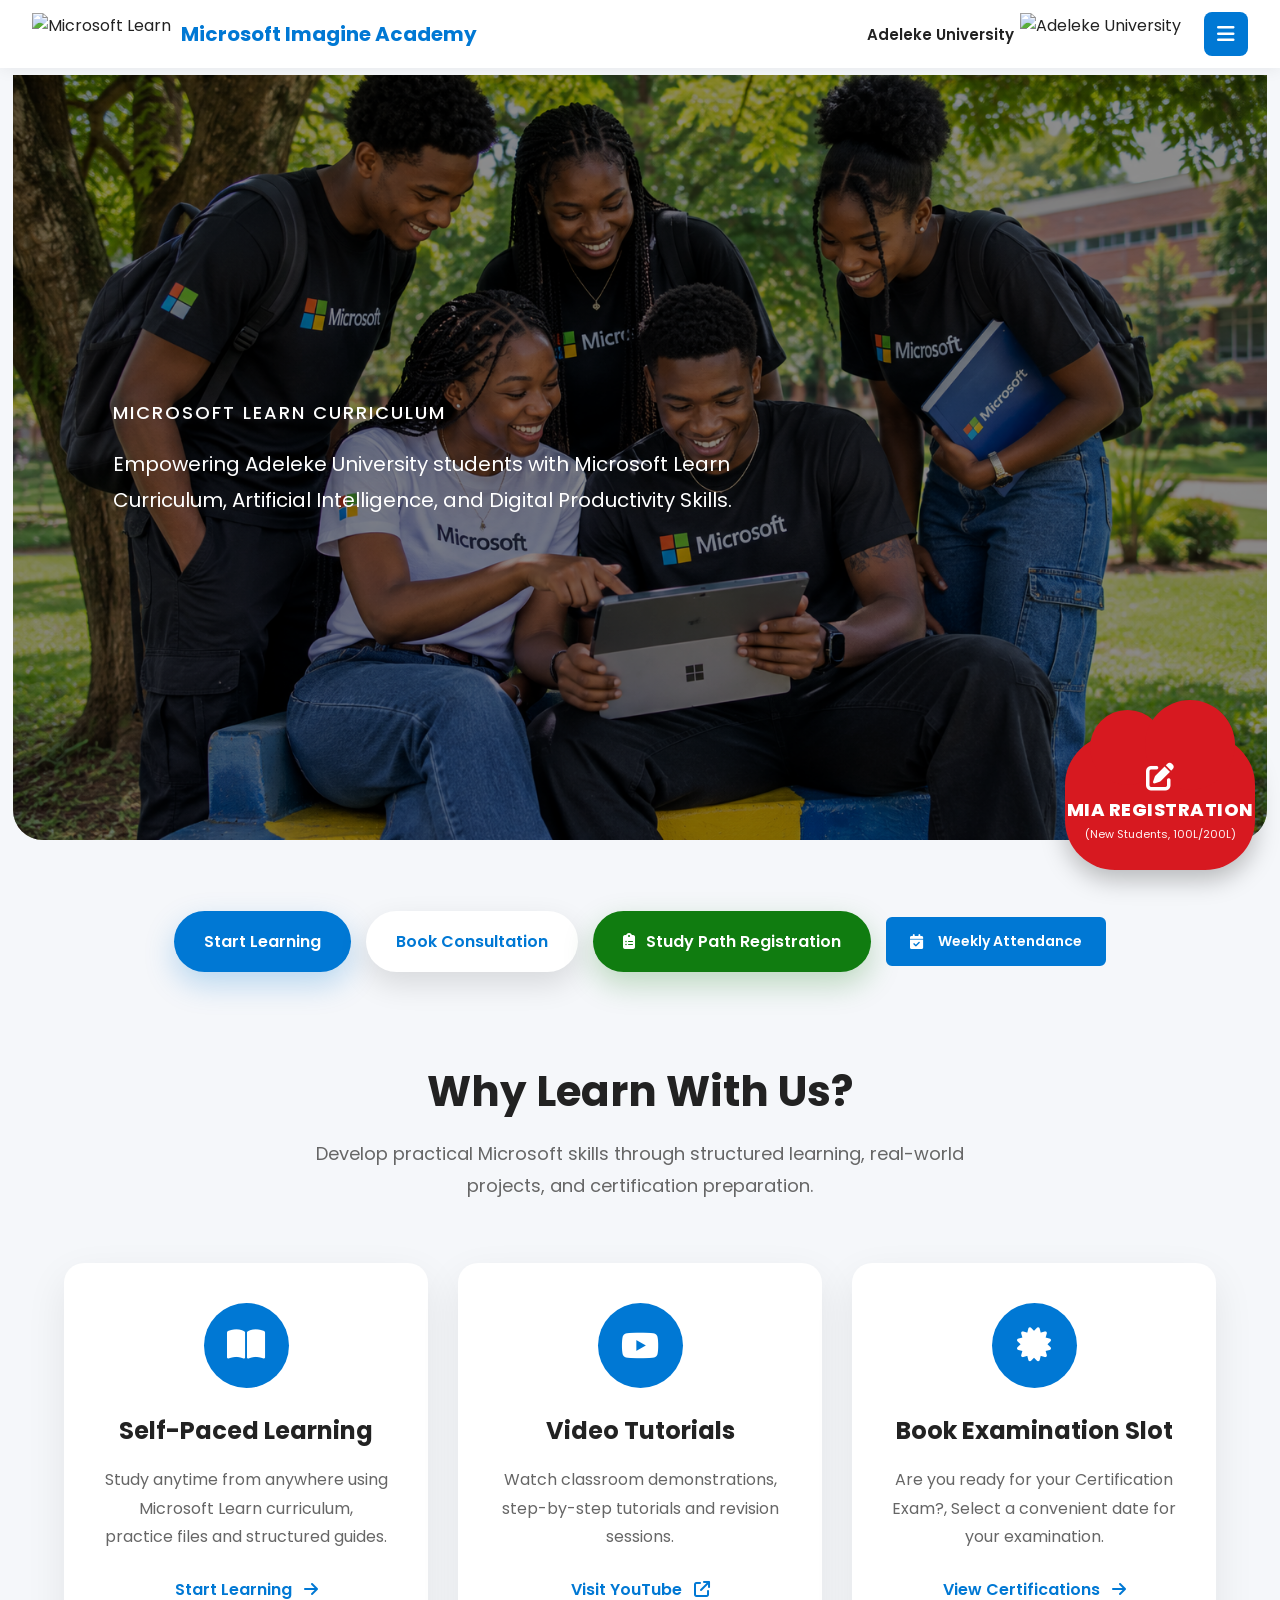
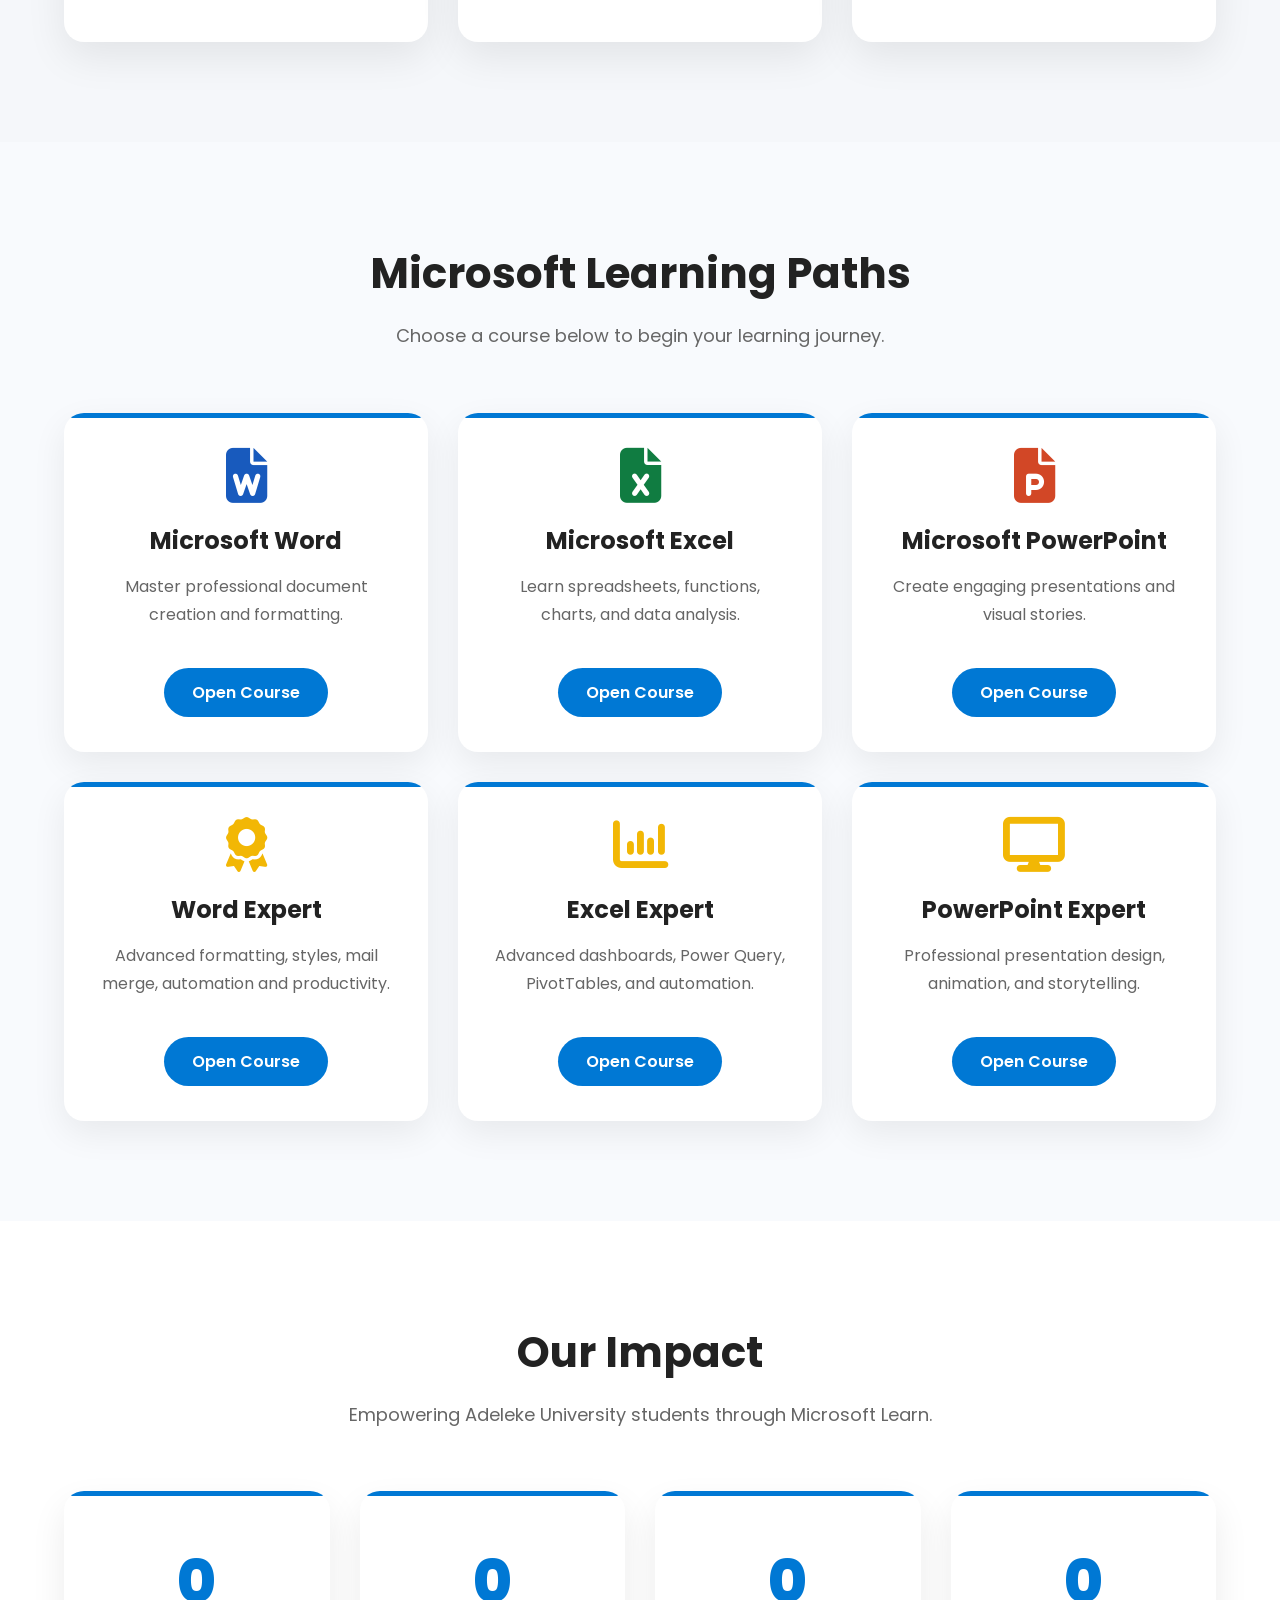
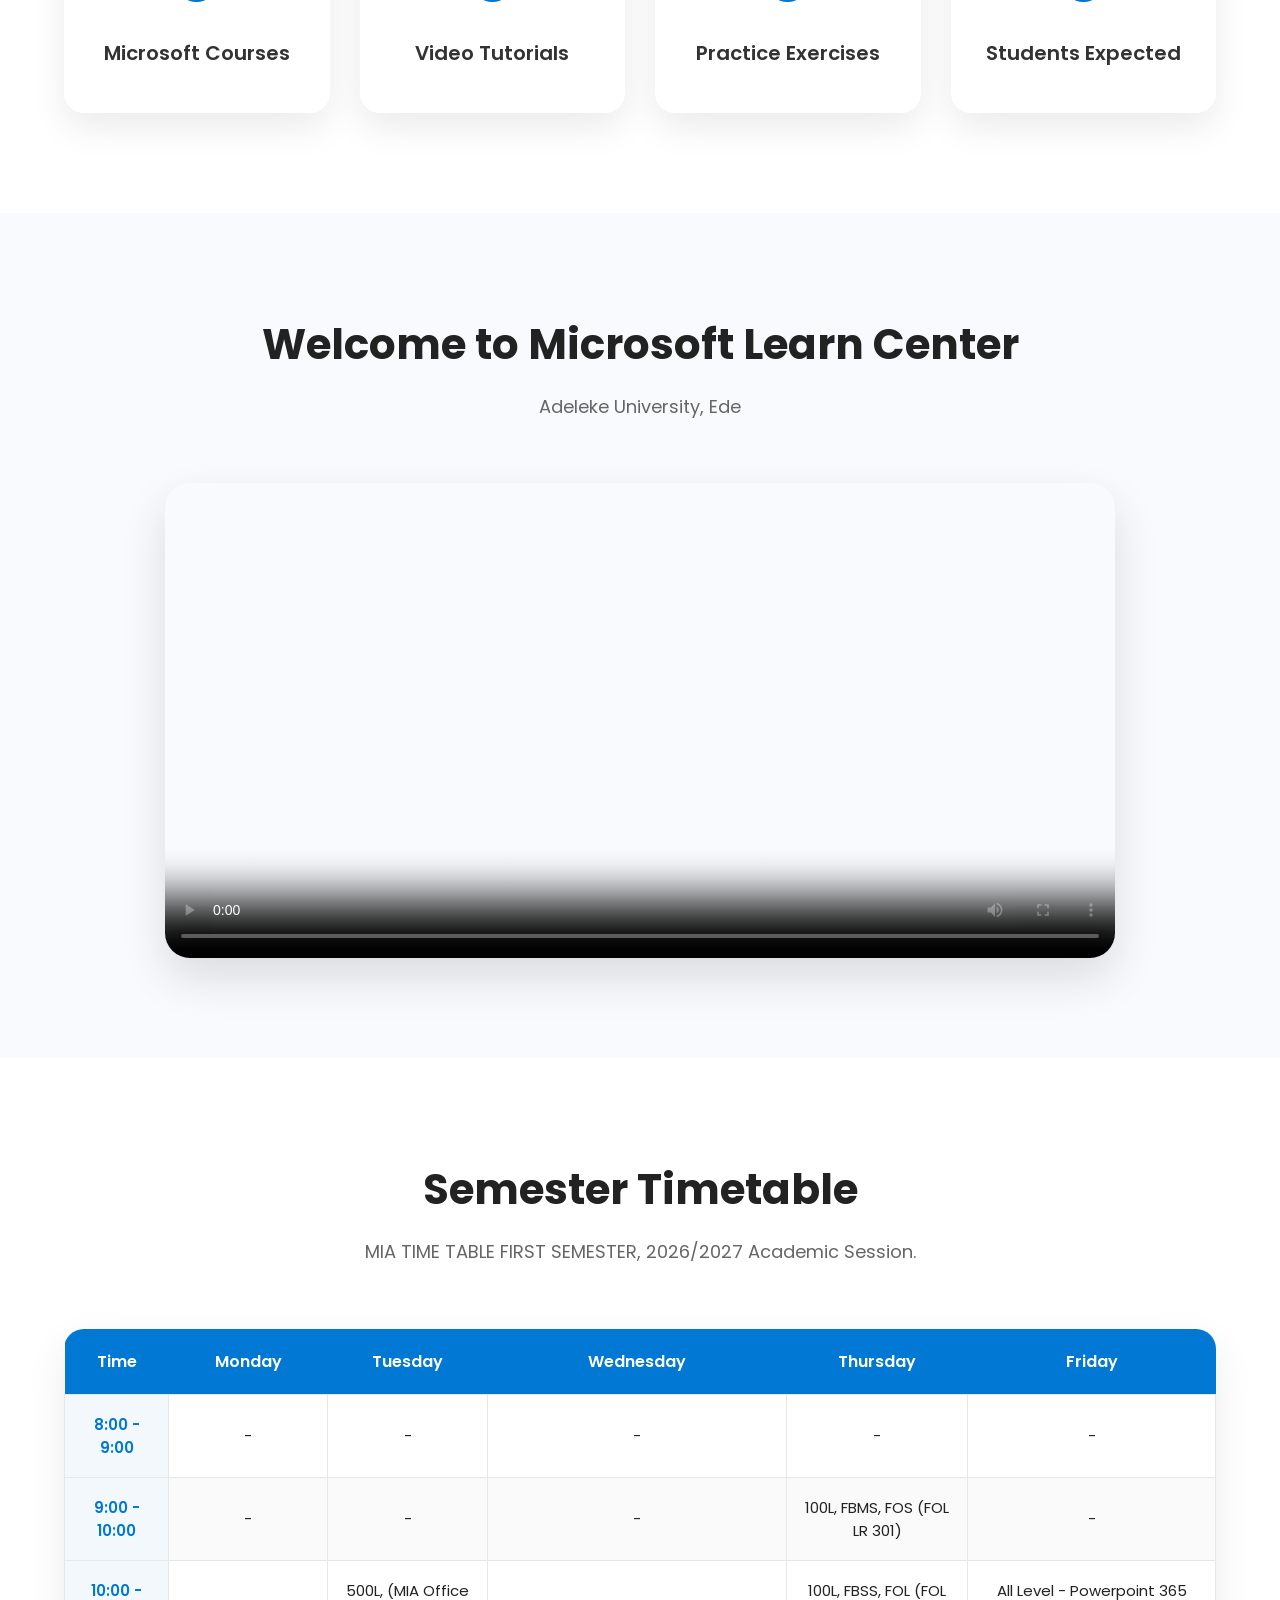
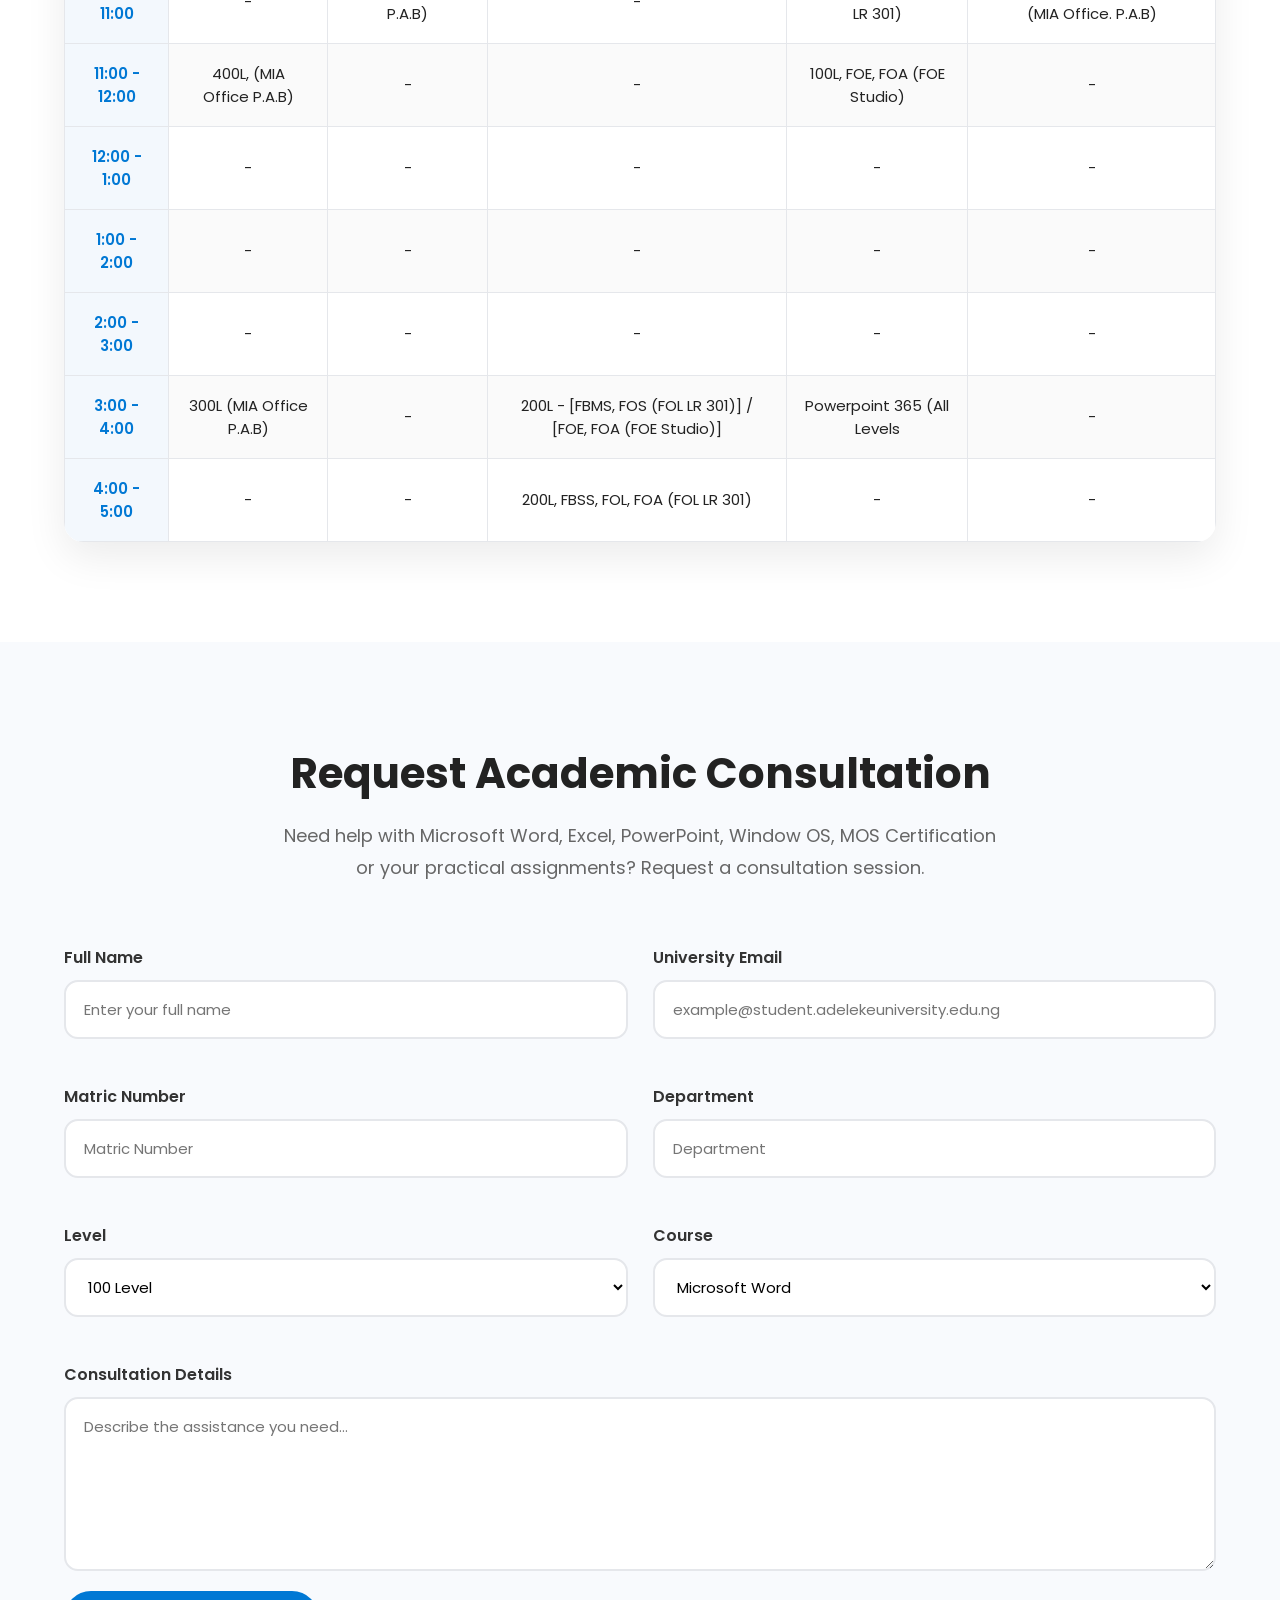
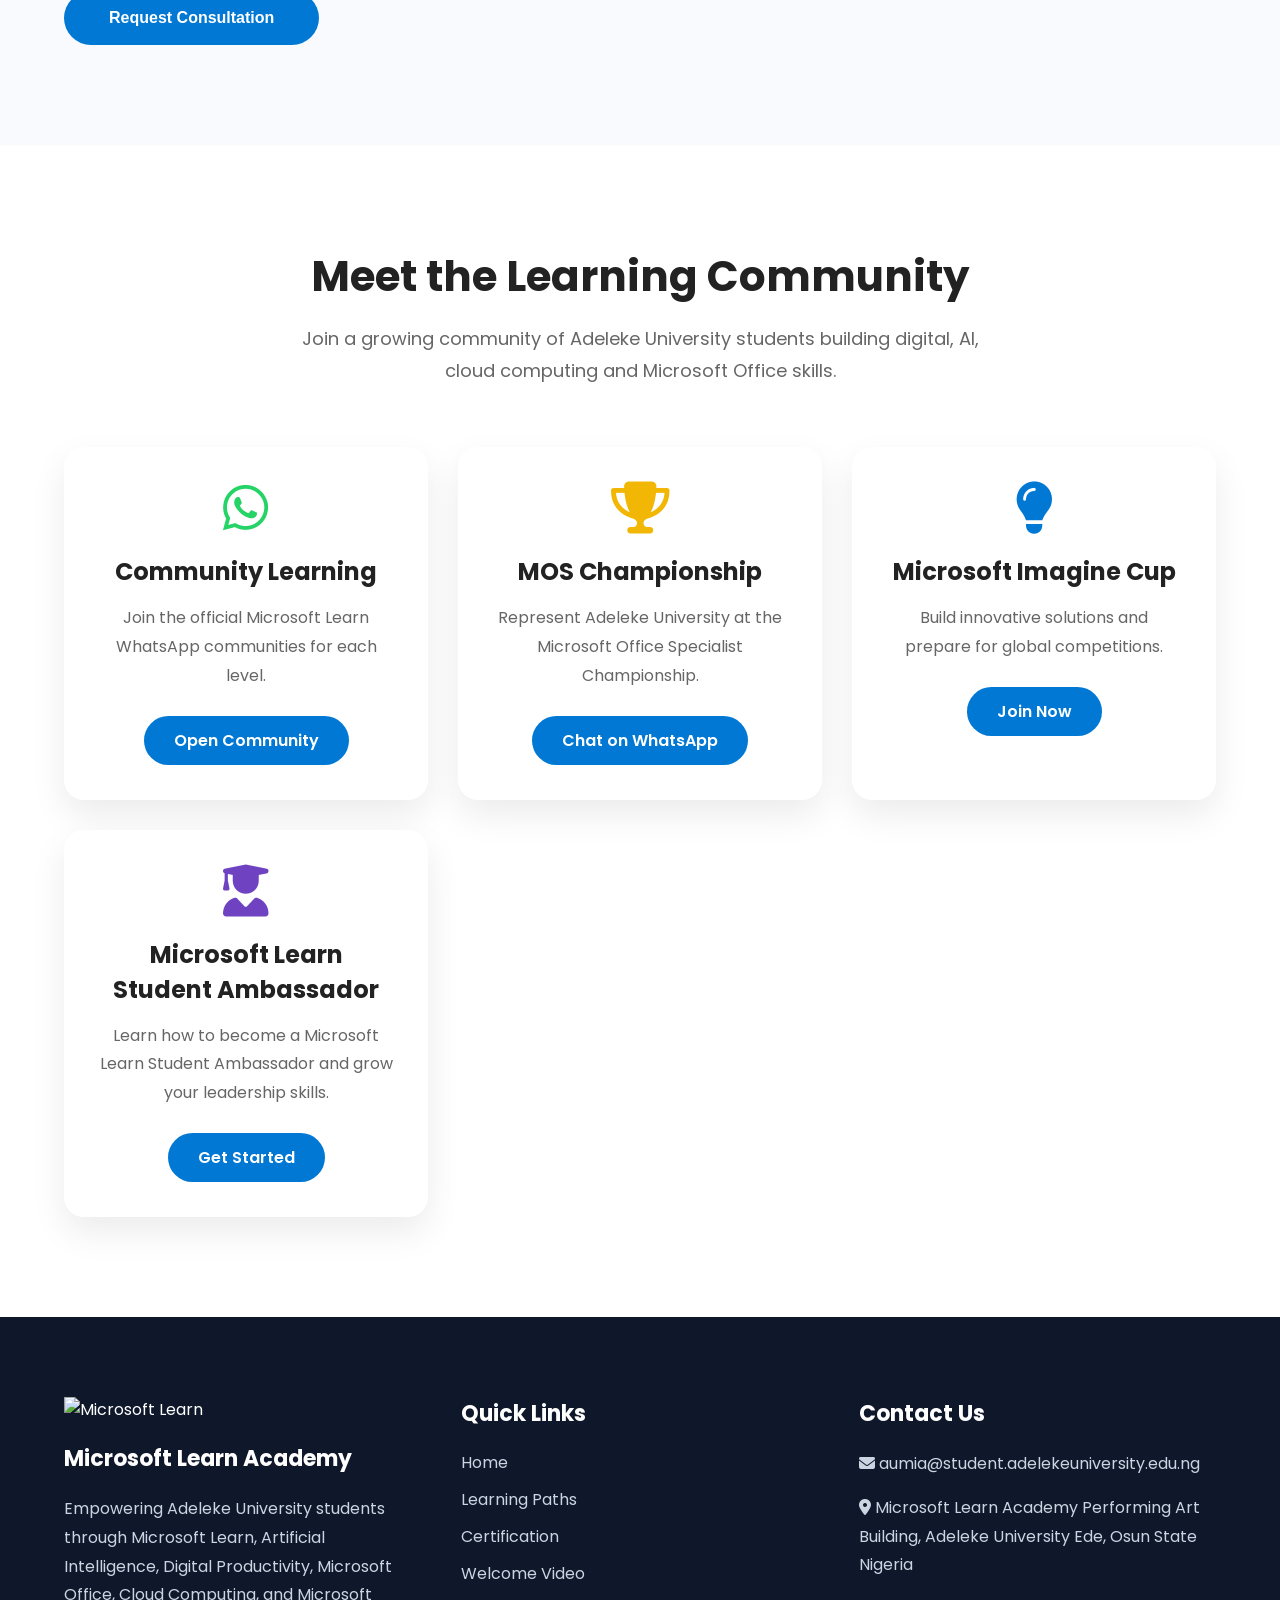
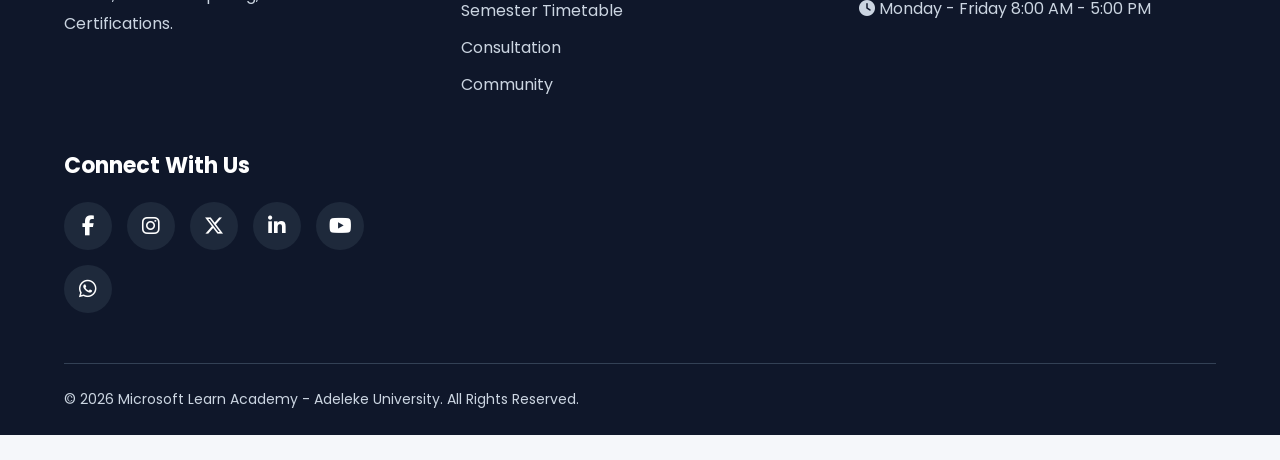
==== commit 58846fab: "Update index.html" ====
--- a/index.html
+++ b/index.html
@@ -939,7 +939,7 @@
 <td>300L (MIA Office P.A.B)</td>
 <td>-</td>
 <td>200L - [FBMS, FOS (FOL LR 301)] / [FOE, FOA (FOE Studio)]</td>
-<td>-</td>
+<td>Powerpoint 365 (All Levels</td>
 <td>-</td>
 </tr>
 
@@ -1243,7 +1243,7 @@
 
 </p>
 
-<a href="https://wa.me/2349038260771">
+<a href="ambassadors.html">
 
 Get Started
 
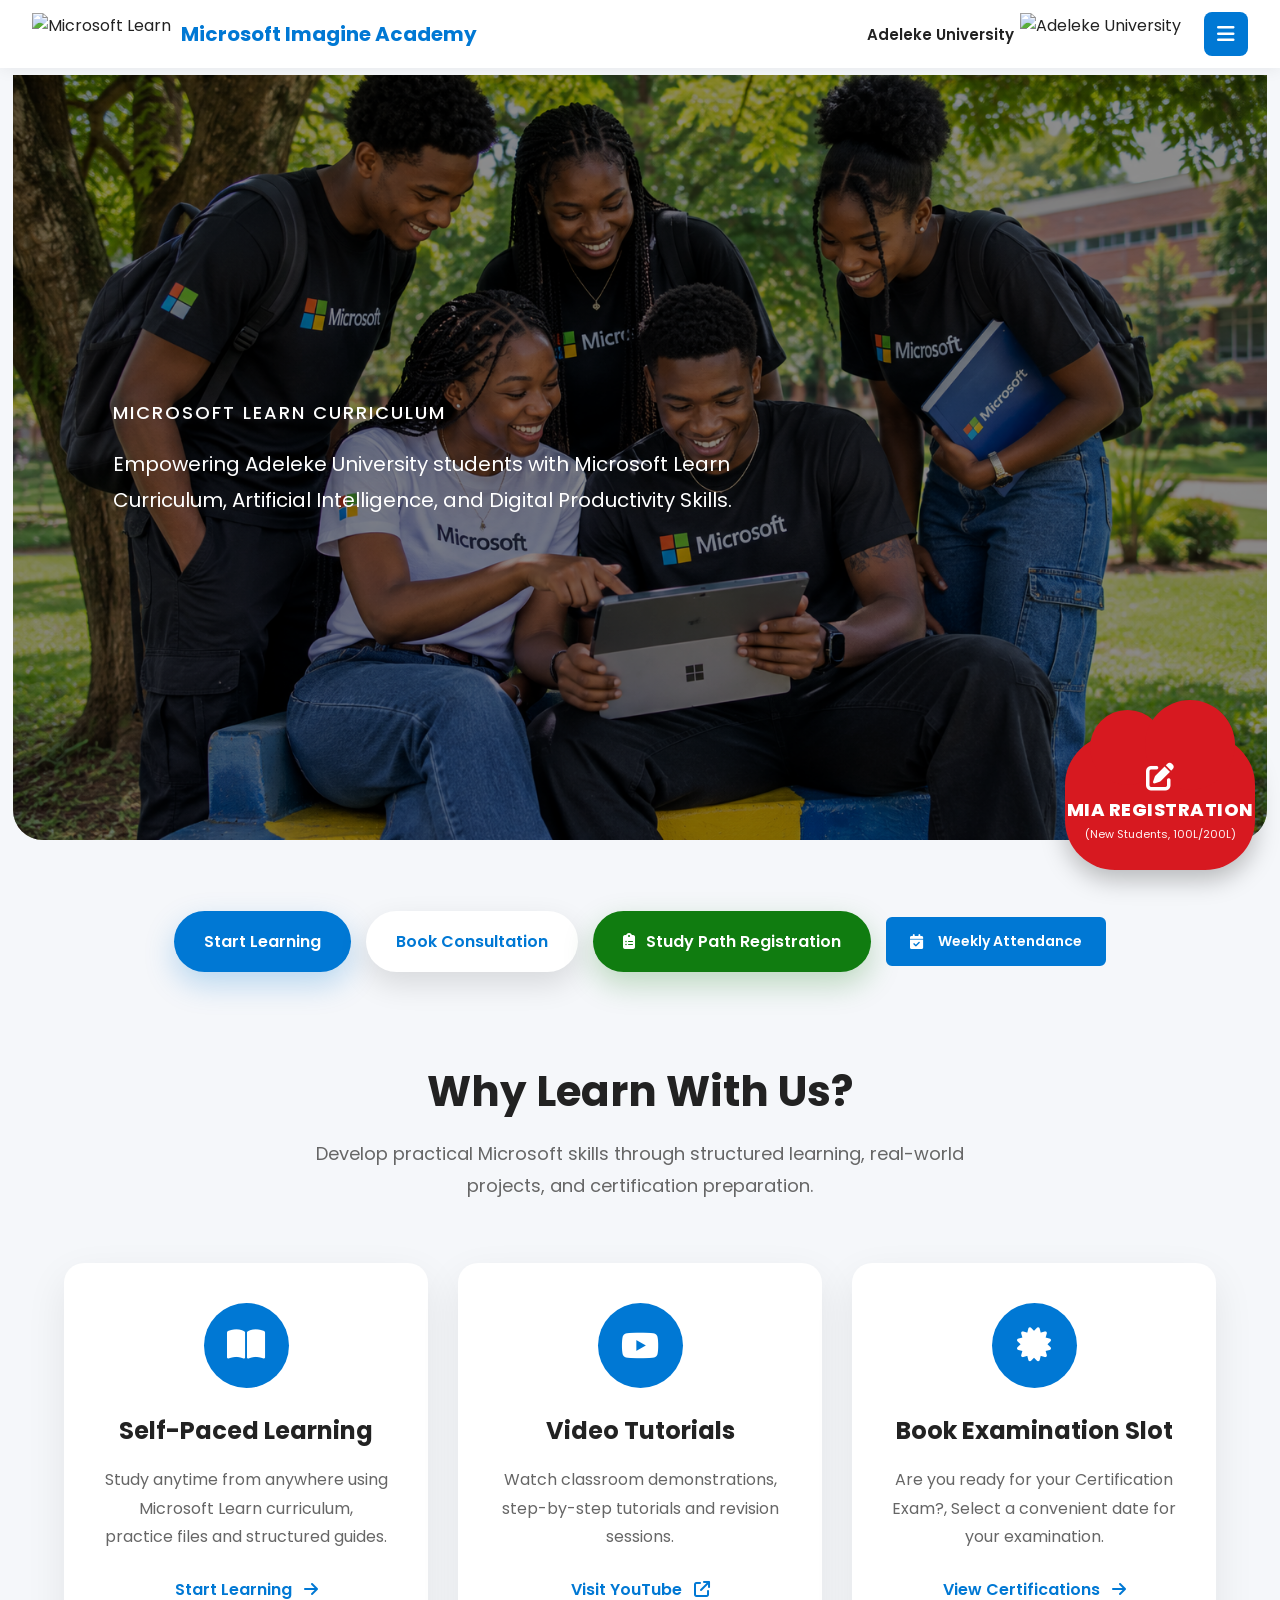
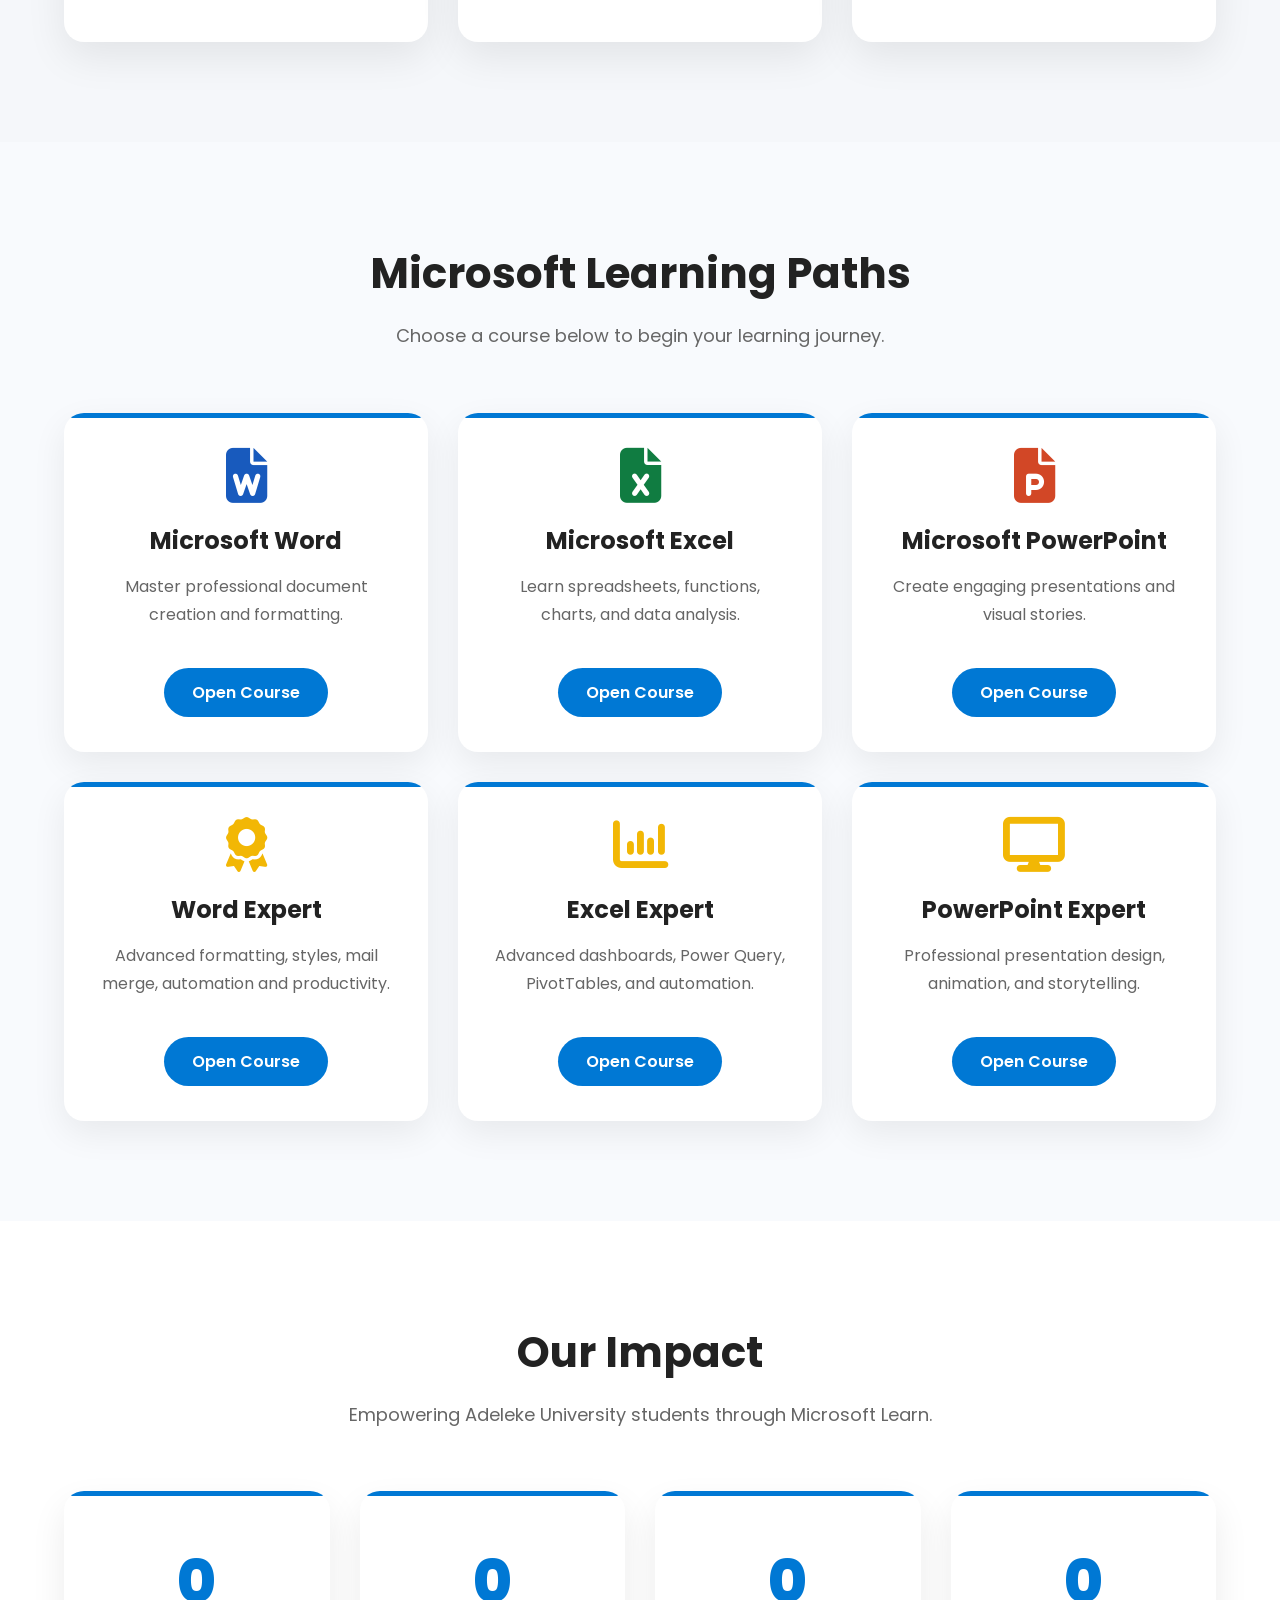
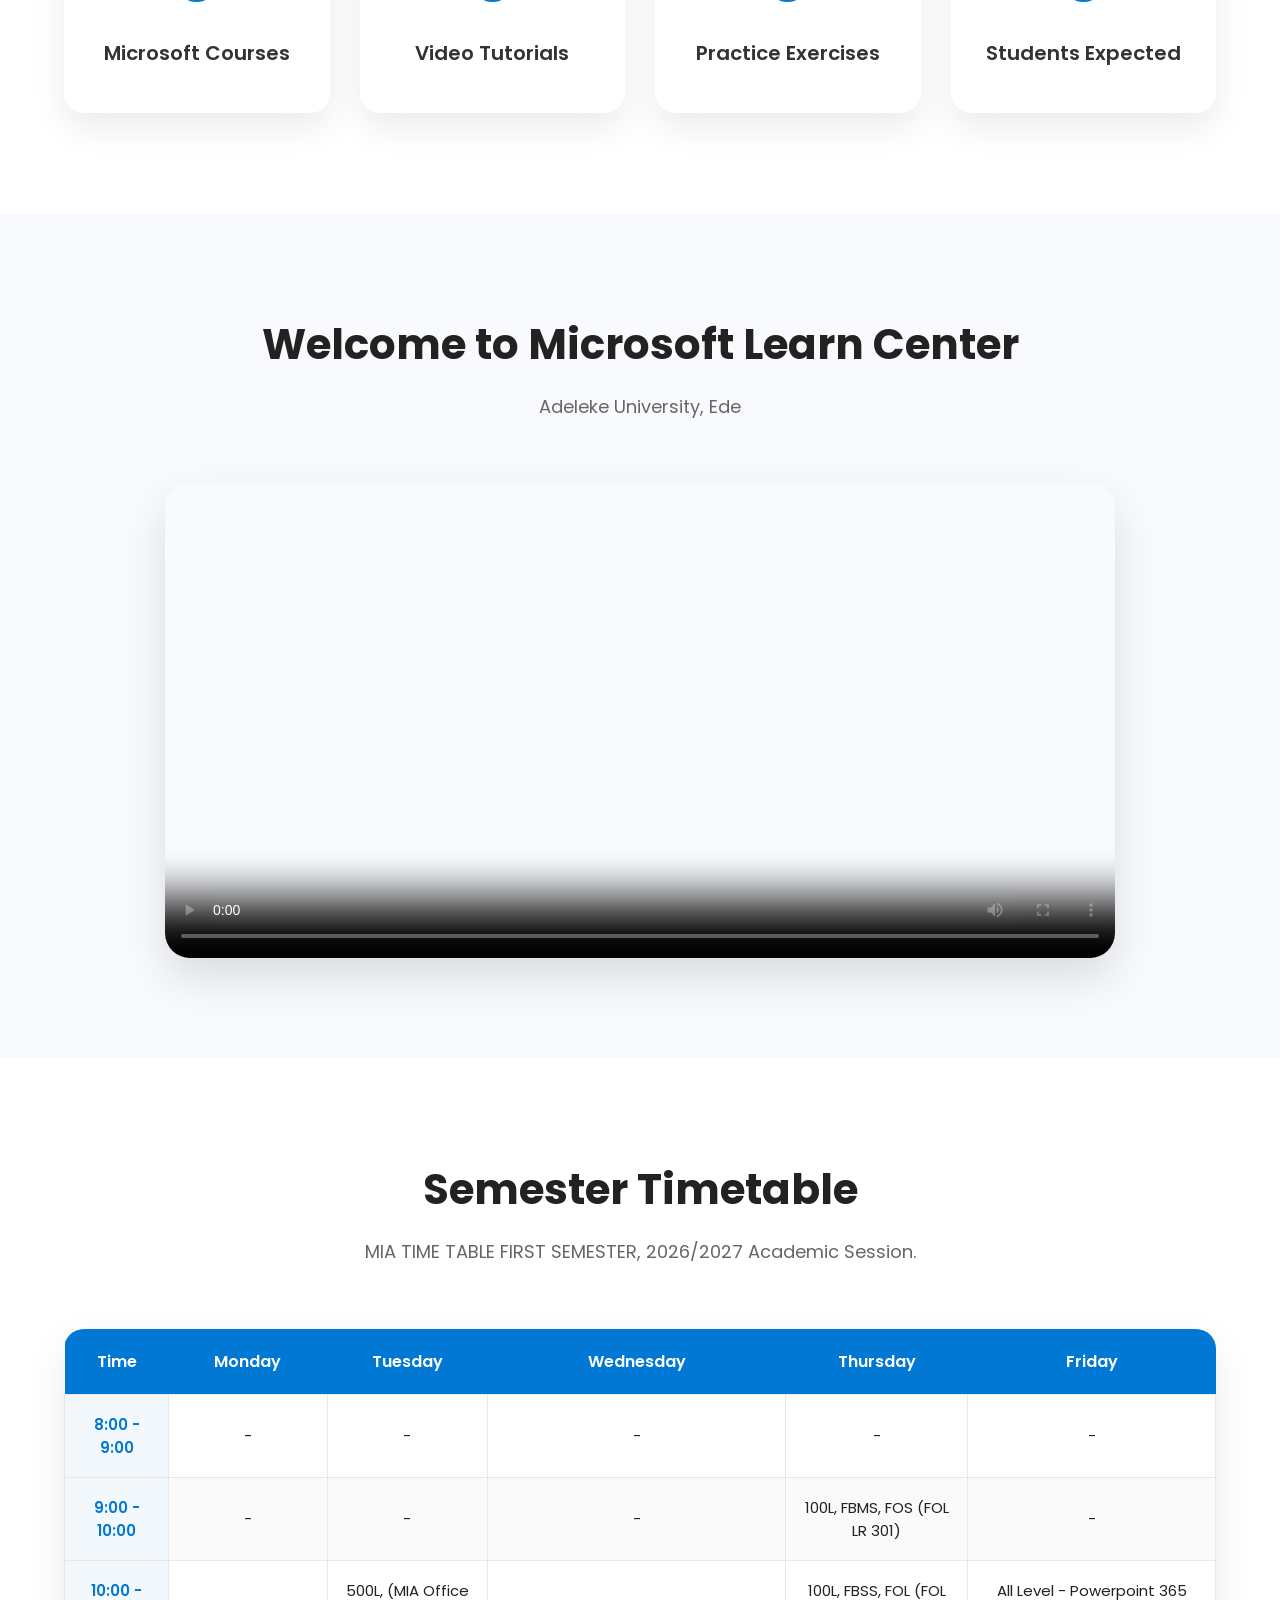
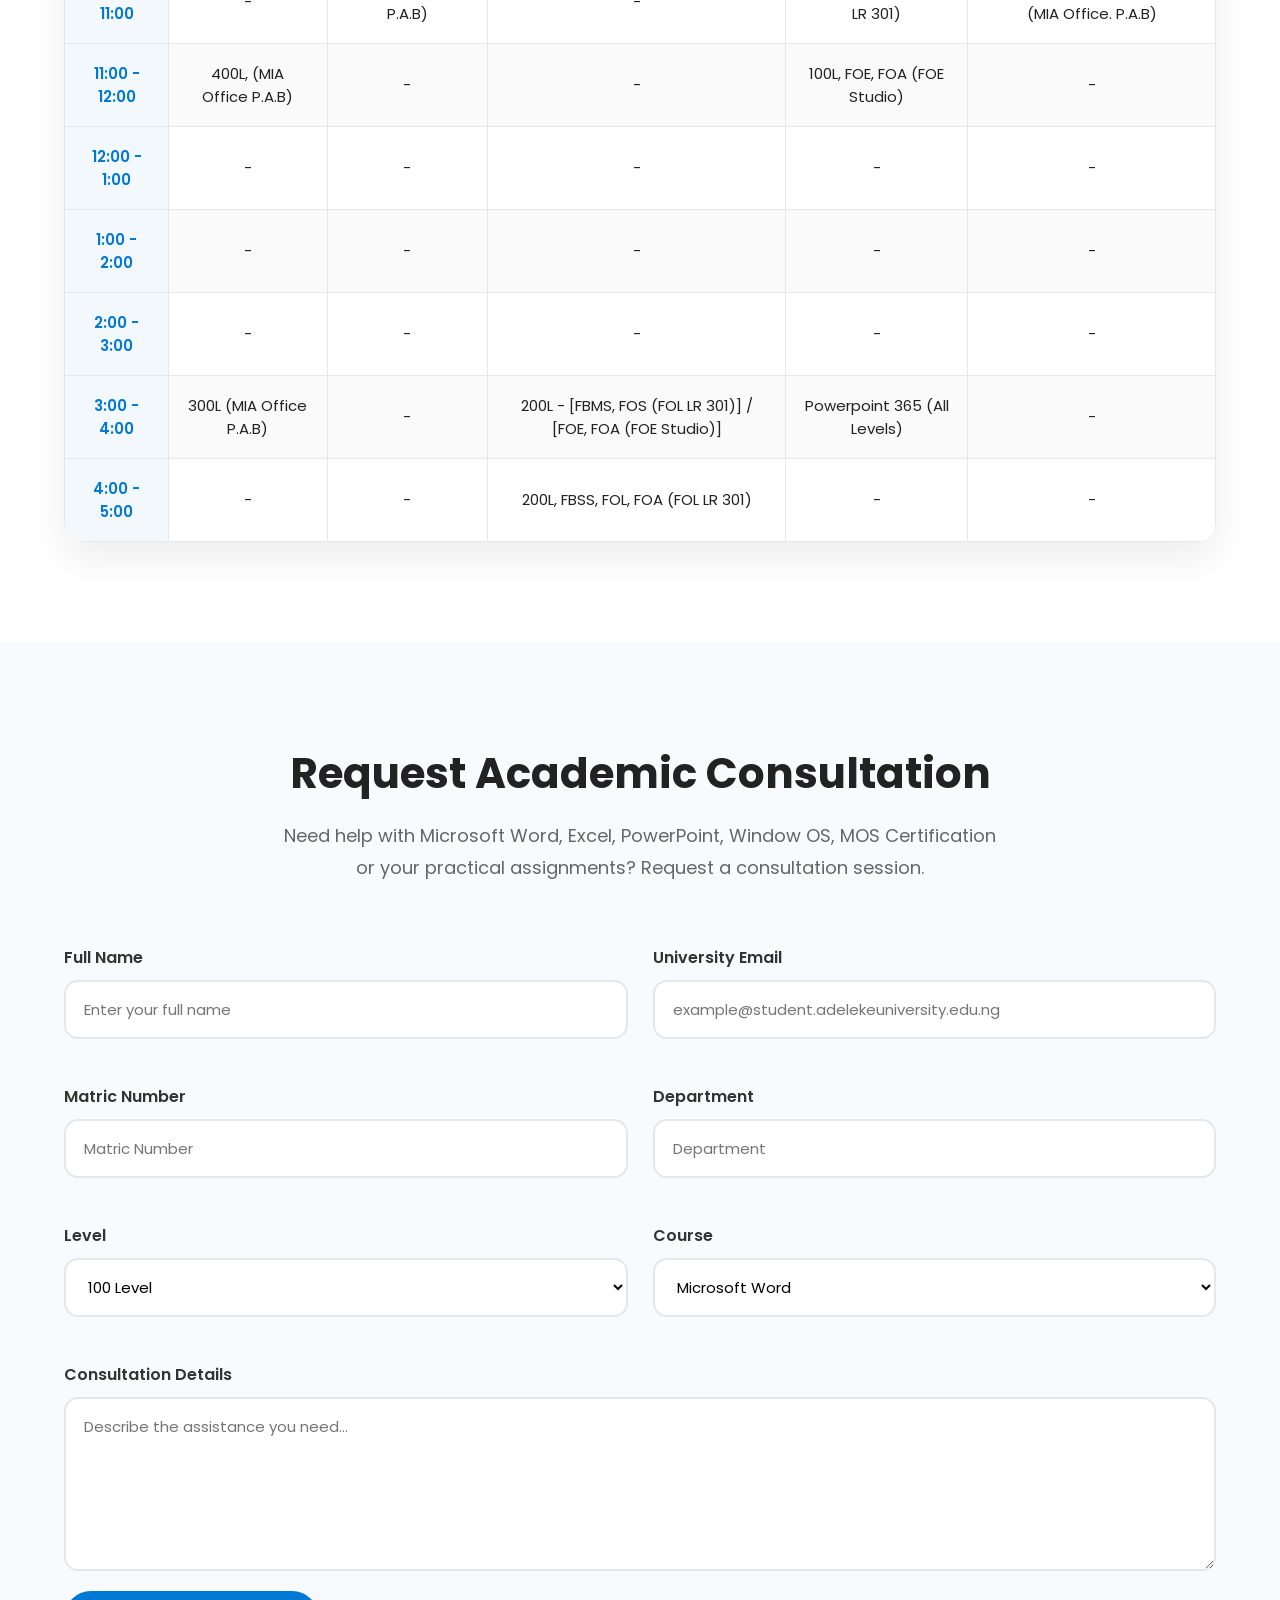
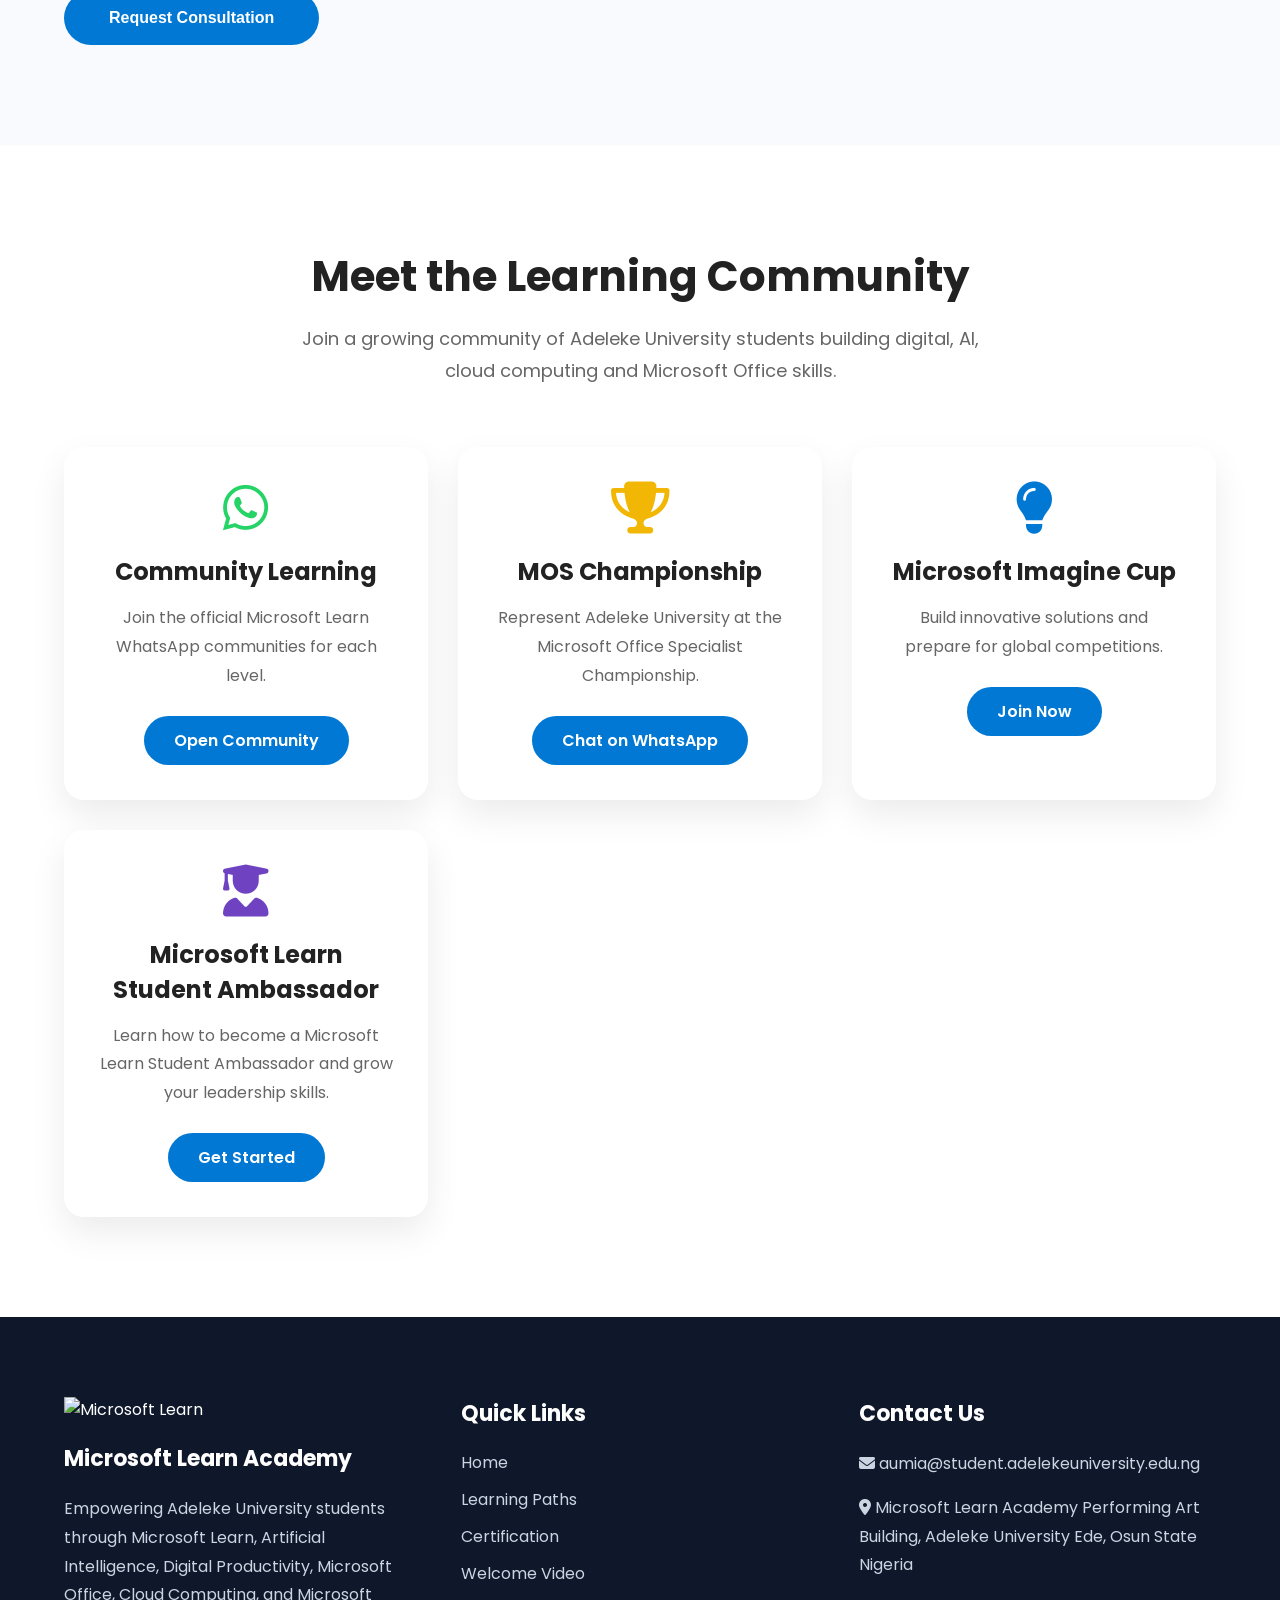
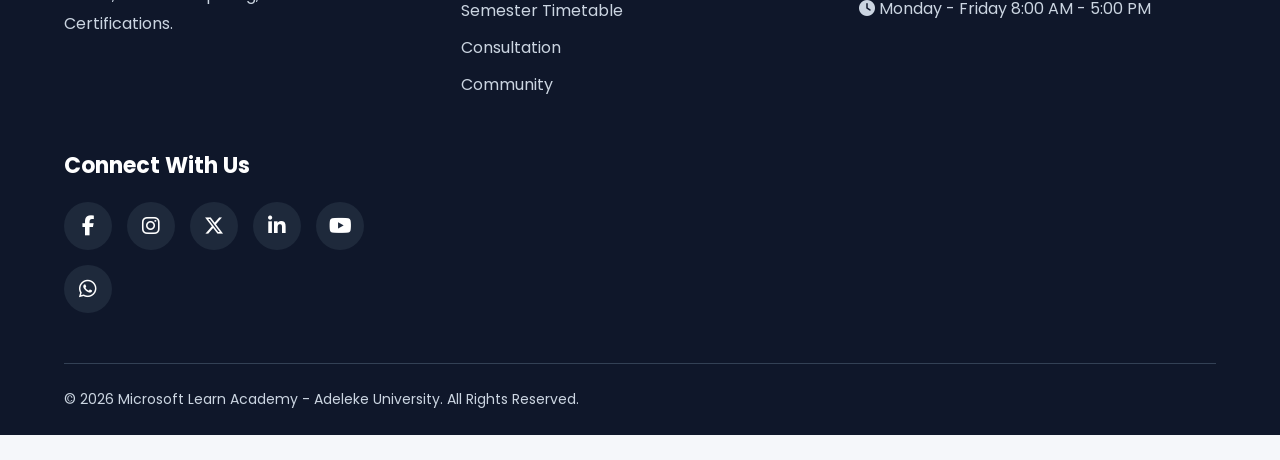
==== commit 8338b665: "Fix missing closing parenthesis in Powerpoint entry" ====
--- a/index.html
+++ b/index.html
@@ -939,7 +939,7 @@
 <td>300L (MIA Office P.A.B)</td>
 <td>-</td>
 <td>200L - [FBMS, FOS (FOL LR 301)] / [FOE, FOA (FOE Studio)]</td>
-<td>Powerpoint 365 (All Levels</td>
+<td>Powerpoint 365 (All Levels)</td>
 <td>-</td>
 </tr>
 
